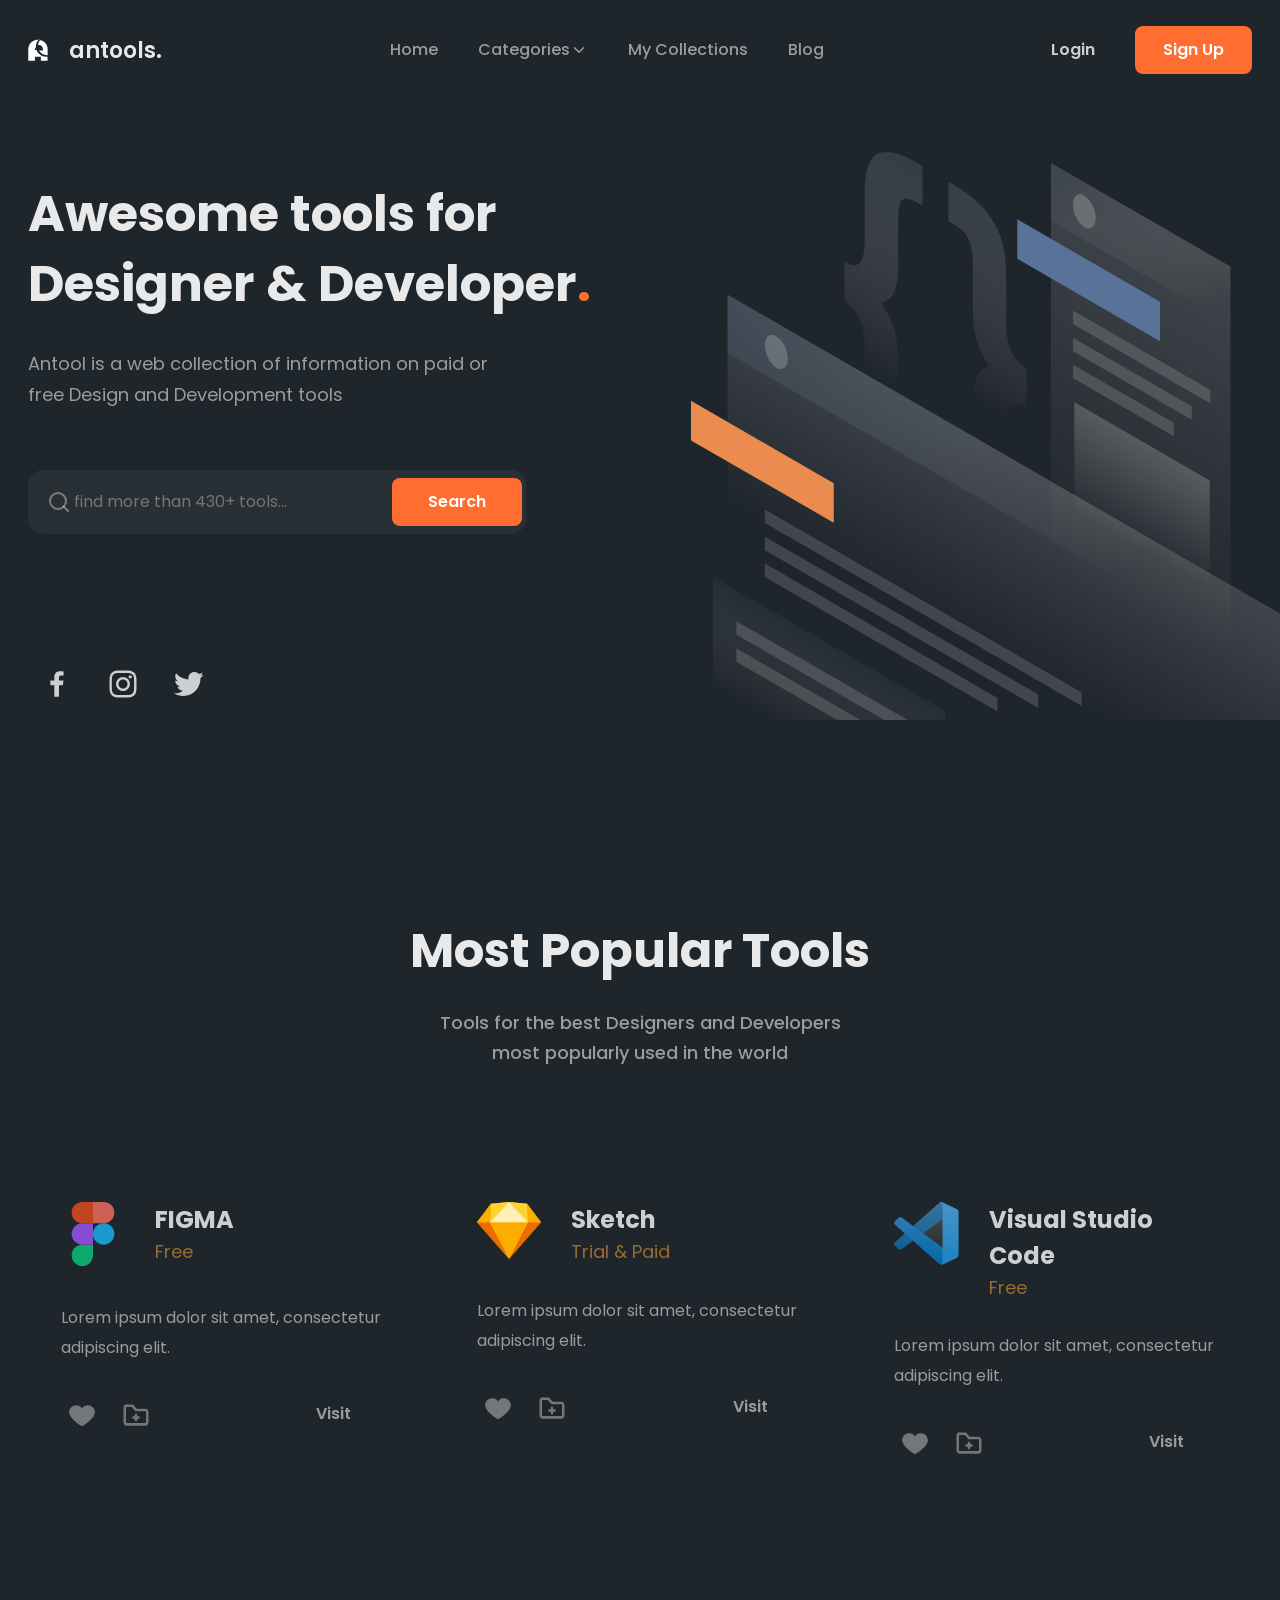
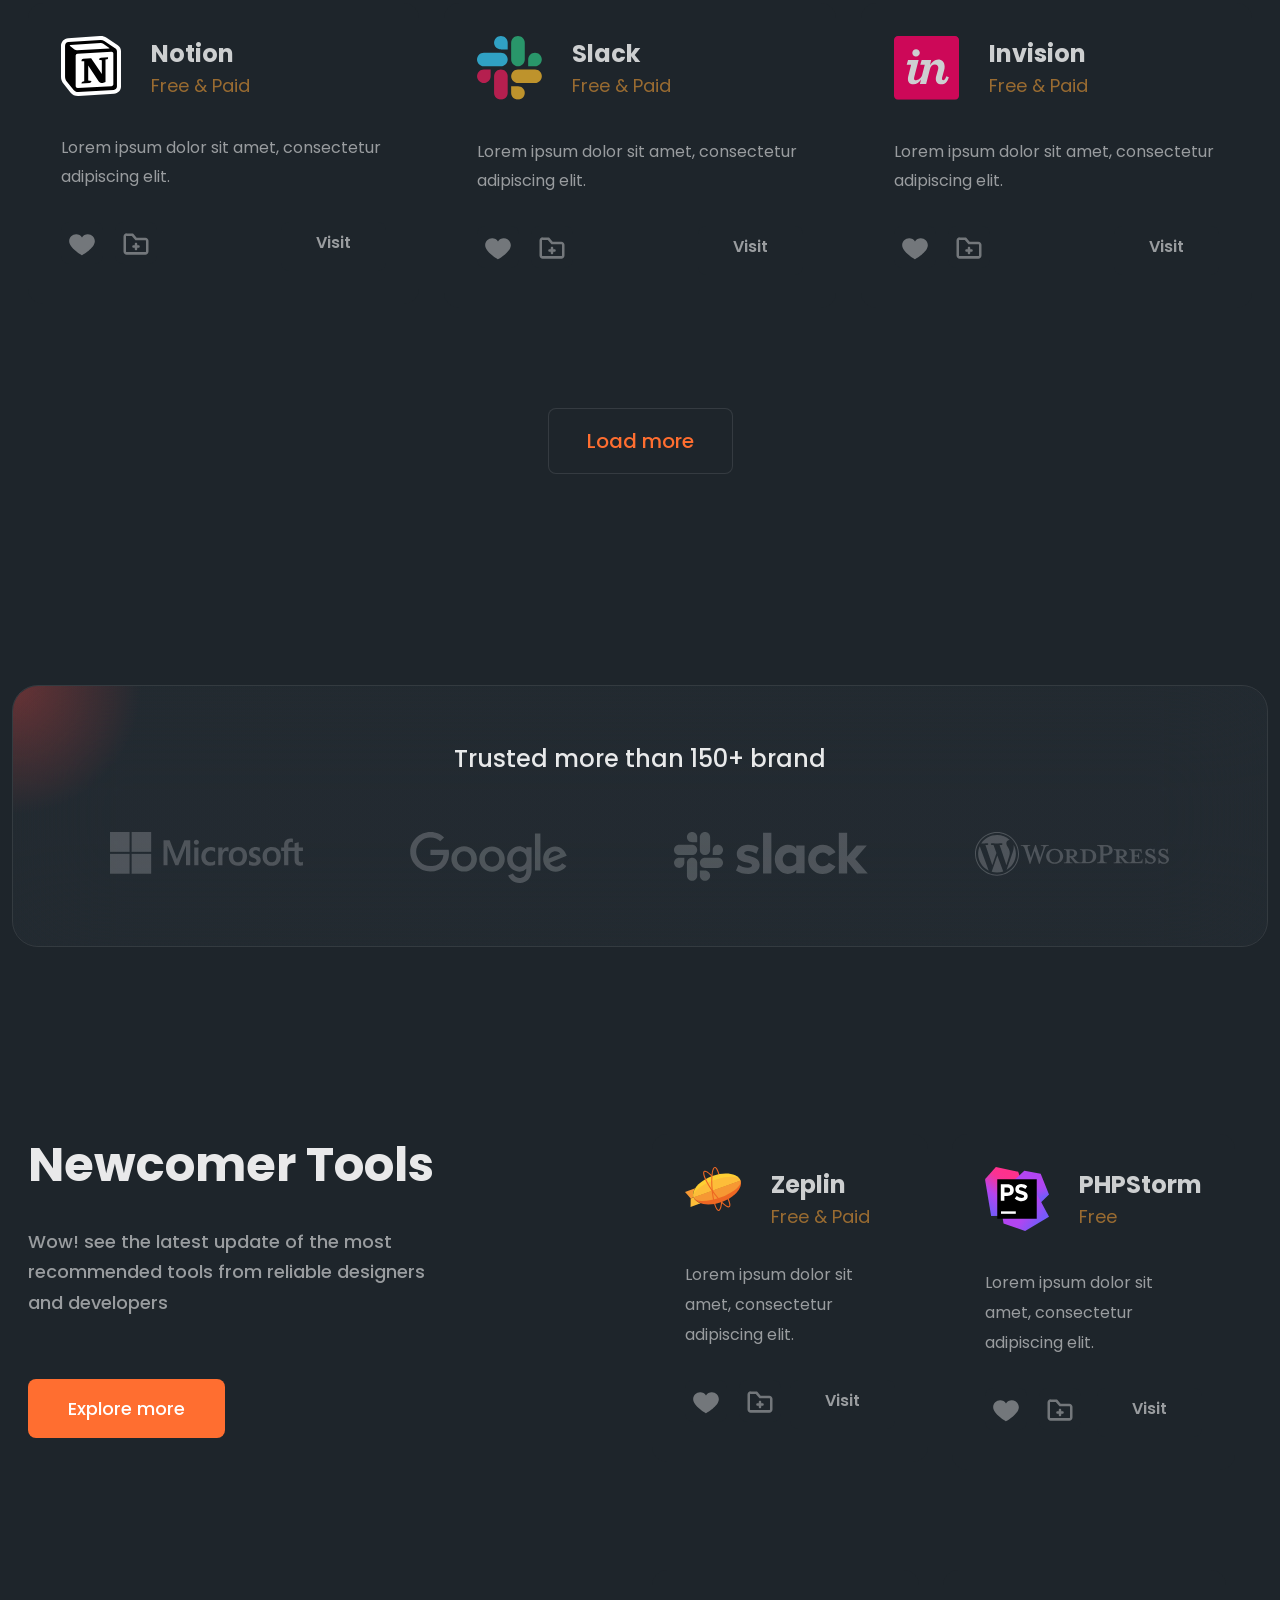
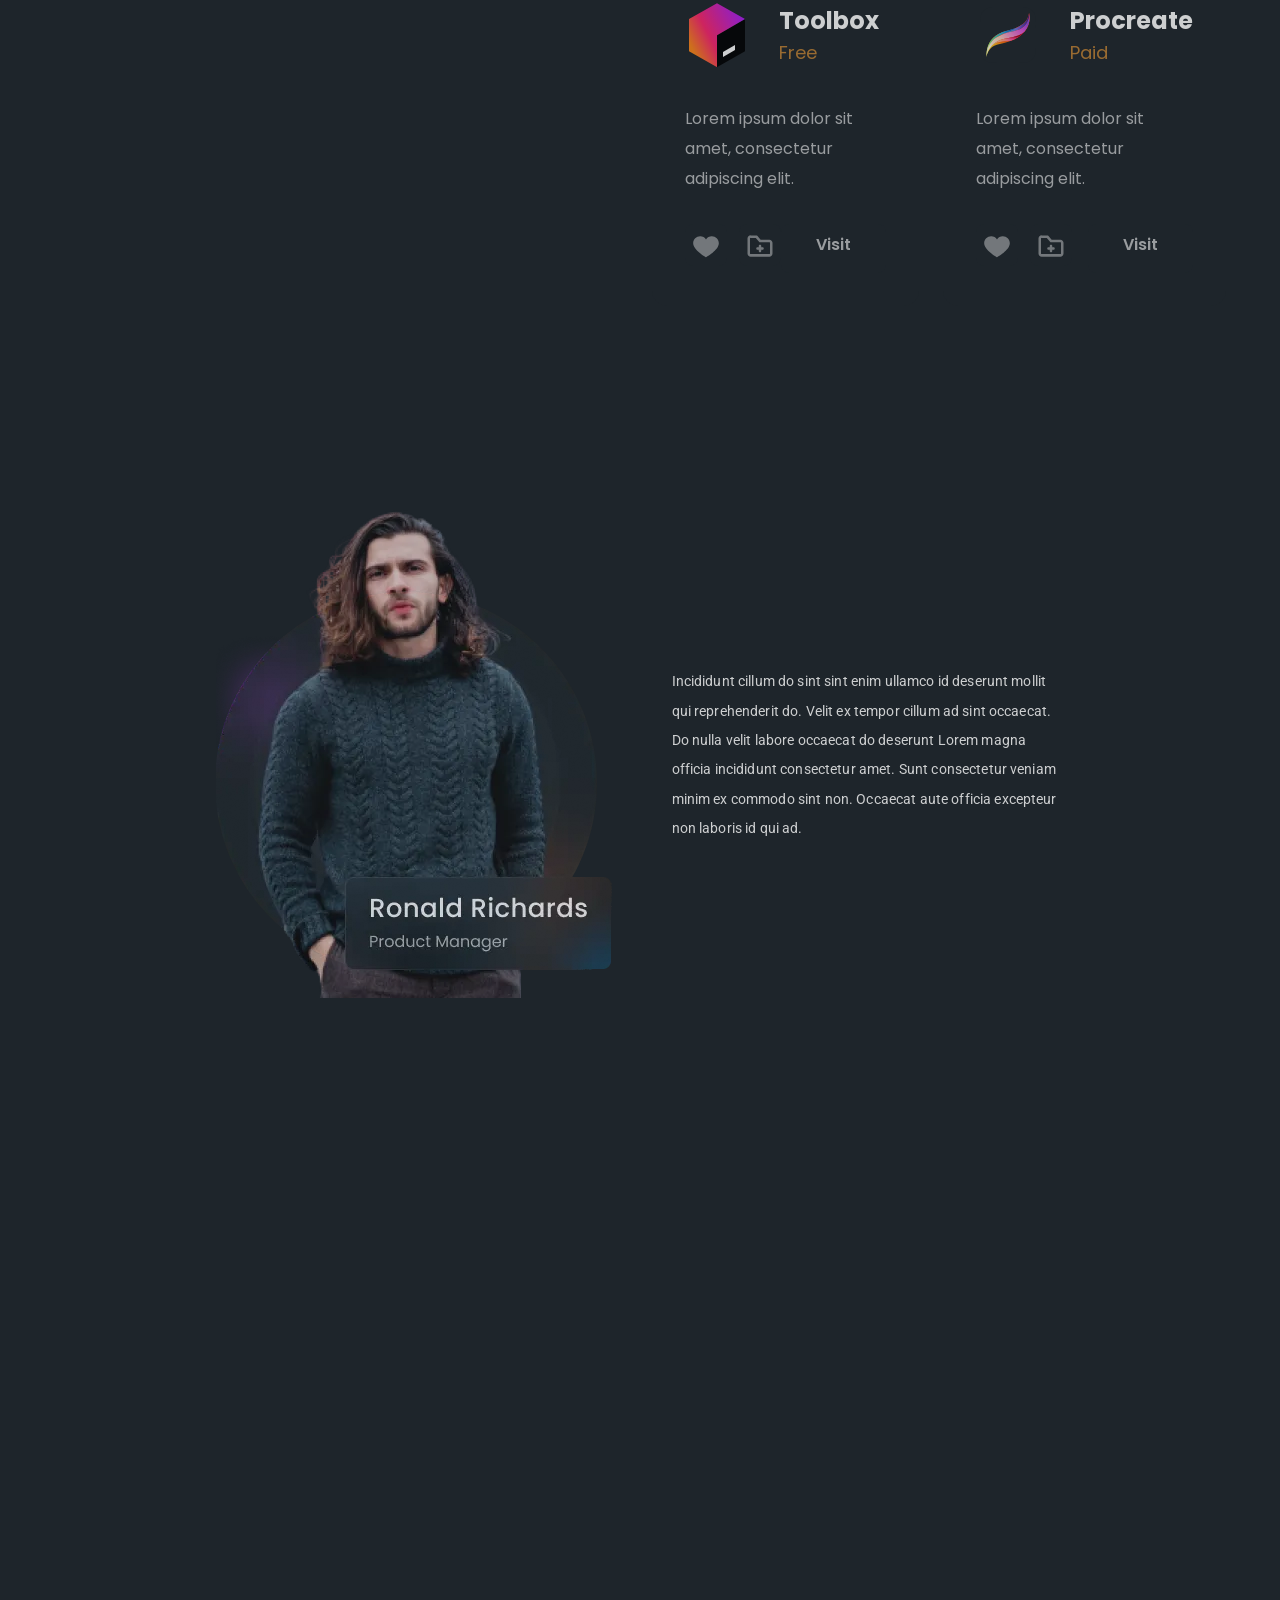
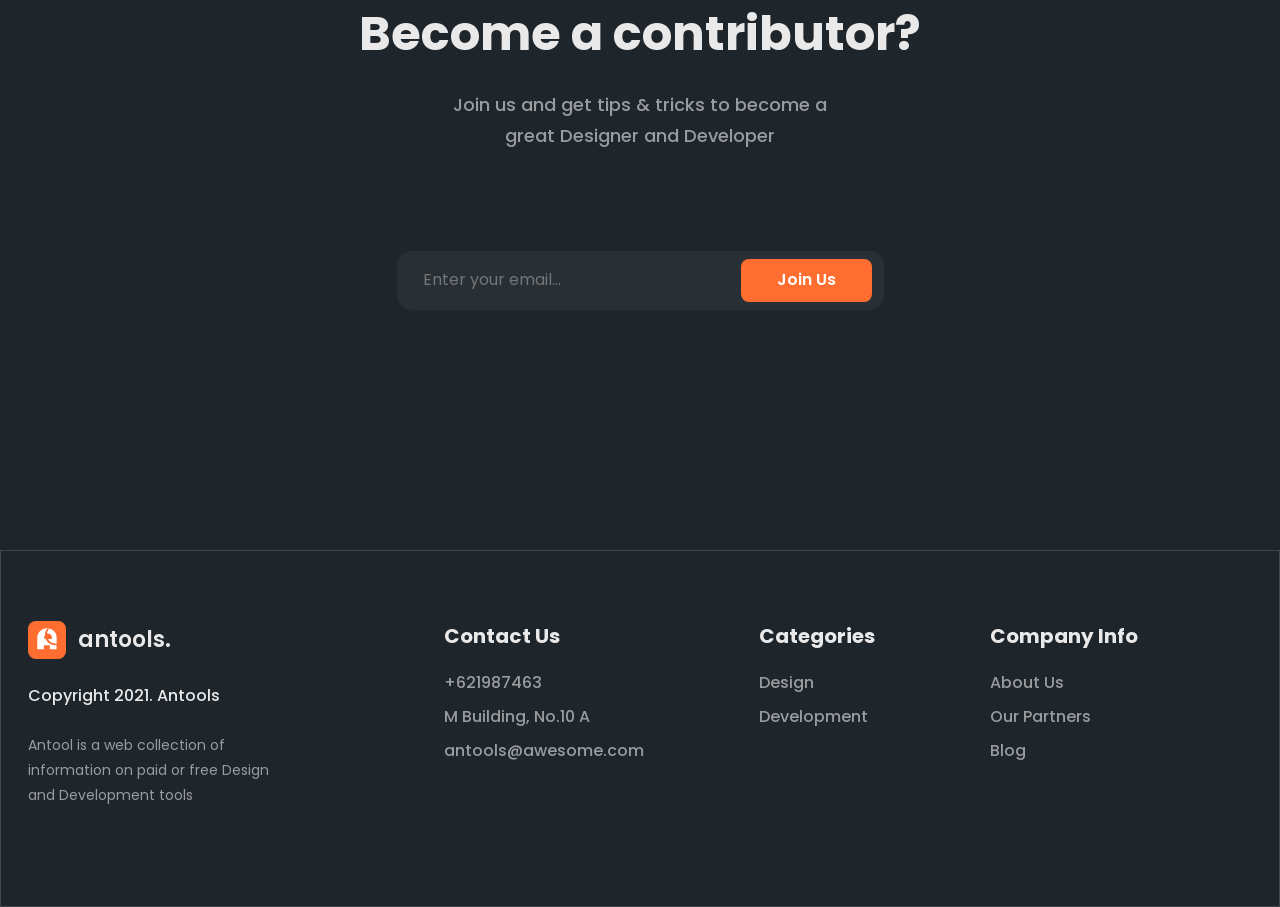
==== index.html @ eb6f5043 "do to all" ====
<!DOCTYPE html>
<html lang="en">
  <head>
    <meta charset="UTF-8" />
    <meta name="viewport" content="width=device-width, initial-scale=1.0" />
    <title>antools.</title>
    <!-- font -->
    <link rel="preconnect" href="https://fonts.googleapis.com" />
    <link rel="preconnect" href="https://fonts.gstatic.com" crossorigin />
    <link
      href="https://fonts.googleapis.com/css2?family=Poppins:wght@400;500;600&family=Roboto&display=swap"
      rel="stylesheet"
    />
    <!-- modern normalize -->
    <link
      rel="stylesheet"
      href="https://cdnjs.cloudflare.com/ajax/libs/modern-normalize/3.0.1/modern-normalize.min.css"
      integrity="sha512-q6WgHqiHlKyOqslT/lgBgodhd03Wp4BEqKeW6nNtlOY4quzyG3VoQKFrieaCeSnuVseNKRGpGeDU3qPmabCANg=="
      crossorigin="anonymous"
      referrerpolicy="no-referrer"
    />
    <!-- link -->
    <link rel="stylesheet" href="./src/style/reset.css" />
    <!-- link -->
    <link rel="stylesheet" href="./src/style/style.css" />
  </head>
  <body>
    <!-- ~~~~~~~~~~~~~~~~~~~~~~~~~~~~~~~~~~~~~~~~~~~~~~header~~~~~~~~~~~~~~~~~~~~~~~~~~~~~~~~~~~~~~~~~~~~~~ -->
    <header class="header">
      <div class="container header-container">
        <div class="logo-content">
          <img
            class="img-logo"
            src="./src/images/antools.svg"
            alt="antools logo"
          />
          <a class="logo" href="./index.html">antools.</a>
        </div>
        <nav class="nav">
          <ul class="nav-list">
            <li class="nav-item"><a class="nav-link" href="#">Home</a></li>
            <li class="nav-item">
              <a class="nav-link categories-menu" href="#">Categories</a
              ><img src="./src/images/chevron-down.svg" alt="chevron down" />
              <!-- <ul class="categories-menu-list">
                <li class="categories-menu-item">
                  <a class="categories-menu-link" href="#">Popular Tools</a>
                </li>
                <li class="categories-menu-item">
                  <a class="categories-menu-link" href="#">Newcomer Tools</a>
                </li>
              </ul> -->
            </li>
            <li class="nav-item">
              <a class="nav-link" href="#">My Collections</a>
            </li>
            <li class="nav-item"><a class="nav-link" href="#">Blog</a></li>
          </ul>
        </nav>
        <div class="header-action">
          <ul class="action-list">
            <li class="action-item">
              <a class="action-link" href="#">Login</a>
            </li>
            <li class="action-item">
              <a class="action-button" href="#">Sign Up</a>
            </li>
          </ul>
        </div>
      </div>
    </header>
    <main class="main">
      <!-- ~~~~~~~~~~~~~~~~~~~~~~~~~~~~~~~~~~~~~~~~~~~~~~section-1~~~~~~~~~~~~~~~~~~~~~~~~~~~~~~~~~~~~~~~~~~~ -->
      <section class="hero">
        <div class="container">
          <div class="hero-body">
            <div class="hero-content">
              <h1 class="hero-title">
                Awesome tools for Designer & Developer<span class="point"
                  >.</span
                >
              </h1>
              <p class="hero-subtitle">
                Antool is a web collection of information on paid or free Design
                and Development tools
              </p>
            </div>
            <form class="hero-form" action="#">
              <img src="./src/images/search.svg" alt="search" />
              <input
                class="form-input"
                placeholder="find more than 430+ tools..."
                type="text"
              />
              <a class="hero-button" href="#">Search</a>
            </form>
            <div class="social-networks">
              <ul class="social-networks-list">
                <li class="social-networks-item">
                  <a class="social-networks-link" href="#"
                    ><img
                      class="social-networks-img"
                      src="./src/images/facebook.svg"
                      alt="facebook"
                  /></a>
                </li>
                <li class="social-networks-item">
                  <a class="social-networks-link" href="#"
                    ><img
                      class="social-networks-img"
                      src="./src/images/instagram.svg"
                      alt="instagram"
                  /></a>
                </li>
                <li class="social-networks-item">
                  <a class="social-networks-link" href="#"
                    ><img
                      class="social-networks-img"
                      src="./src/images/twitter.svg"
                      alt="twitter"
                  /></a>
                </li>
              </ul>
            </div>
          </div>
        </div>
      </section>
      <!-- ~~~~~~~~~~~~~~~~~~~~~~~~~~~~~~~~~~~~~~~~~~~~~~section-2~~~~~~~~~~~~~~~~~~~~~~~~~~~~~~~~~~~~~~~~~~~ -->
      <section class="tools">
        <div class="container tools-container">
          <div class="tools-meta">
            <h2 class="tools-title">Most Popular Tools</h2>
            <p class="tools-subtitle">
              Tools for the best Designers and Developers most popularly used in
              the world
            </p>
          </div>
          <div class="gallery-meta">
            <ul class="gallery-list">
              <!-- 1 -->
              <li class="gallery-item">
                <article class="app">
                  <div class="app-top">
                    <div class="app-photo">
                      <img
                        class="app-img"
                        src="./src/images/figma.svg"
                        alt="figma"
                      />
                    </div>
                    <div class="app-name">
                      <h3 class="app-title">FIGMA</h3>
                      <p class="app-subtitle">Free</p>
                    </div>
                  </div>
                  <p class="app-text">
                    Lorem ipsum dolor sit amet, consectetur adipiscing elit.
                  </p>
                  <div class="app-content">
                    <ul class="app-content-list">
                      <li class="app-content-item">
                        <input class="app-heart" type="checkbox" />
                      </li>
                      <li class="app-content-item">
                        <input class="app-folder" type="checkbox" />
                      </li>
                    </ul>
                    <a class="app-link" href="https://www.figma.com/downloads/"
                      >Visit</a
                    >
                  </div>
                </article>
              </li>
              <!-- 2 -->
              <li class="gallery-item">
                <article class="app">
                  <div class="app-top">
                    <div class="app-photo">
                      <img
                        class="app-img"
                        src="./src/images/sketch.svg"
                        alt="sketch"
                      />
                    </div>
                    <div class="app-name">
                      <h3 class="app-title">Sketch</h3>
                      <p class="app-subtitle">Trial & Paid</p>
                    </div>
                  </div>
                  <p class="app-text">
                    Lorem ipsum dolor sit amet, consectetur adipiscing elit.
                  </p>
                  <div class="app-content">
                    <ul class="app-content-list">
                      <li class="app-content-item">
                        <input class="app-heart" type="checkbox" />
                      </li>
                      <li class="app-content-item">
                        <input class="app-folder" type="checkbox" />
                      </li>
                    </ul>
                    <a class="app-link" href="https://www.sketch.com/">Visit</a>
                  </div>
                </article>
              </li>
              <!-- 3 -->
              <li class="gallery-item">
                <article class="app">
                  <div class="app-top">
                    <div class="app-photo">
                      <img
                        class="app-img"
                        src="./src/images/visual-studio-code.svg"
                        alt="Visual Studio Code"
                      />
                    </div>
                    <div class="app-name">
                      <h3 class="app-title">Visual Studio Code</h3>
                      <p class="app-subtitle">Free</p>
                    </div>
                  </div>
                  <p class="app-text">
                    Lorem ipsum dolor sit amet, consectetur adipiscing elit.
                  </p>
                  <div class="app-content">
                    <ul class="app-content-list">
                      <li class="app-content-item">
                        <input class="app-heart" type="checkbox" />
                      </li>
                      <li class="app-content-item">
                        <input class="app-folder" type="checkbox" />
                      </li>
                    </ul>
                    <a class="app-link" href="https://code.visualstudio.com/"
                      >Visit</a
                    >
                  </div>
                </article>
              </li>
              <!-- 4 -->
              <li class="gallery-item">
                <article class="app">
                  <div class="app-top">
                    <div class="app-photo">
                      <img
                        class="app-img"
                        src="./src/images/notion.svg"
                        alt="notion"
                      />
                    </div>
                    <div class="app-name">
                      <h3 class="app-title">Notion</h3>
                      <p class="app-subtitle">Free & Paid</p>
                    </div>
                  </div>
                  <p class="app-text">
                    Lorem ipsum dolor sit amet, consectetur adipiscing elit.
                  </p>
                  <div class="app-content">
                    <ul class="app-content-list">
                      <li class="app-content-item">
                        <input class="app-heart" type="checkbox" />
                      </li>
                      <li class="app-content-item">
                        <input class="app-folder" type="checkbox" />
                      </li>
                    </ul>
                    <a class="app-link" href="https://www.notion.com/">Visit</a>
                  </div>
                </article>
              </li>
              <!-- 5 -->
              <li class="gallery-item">
                <article class="app">
                  <div class="app-top">
                    <div class="app-photo">
                      <img
                        class="app-img"
                        src="./src/images/slack.svg"
                        alt="slack"
                      />
                    </div>
                    <div class="app-name">
                      <h3 class="app-title">Slack</h3>
                      <p class="app-subtitle">Free & Paid</p>
                    </div>
                  </div>
                  <p class="app-text">
                    Lorem ipsum dolor sit amet, consectetur adipiscing elit.
                  </p>
                  <div class="app-content">
                    <ul class="app-content-list">
                      <li class="app-content-item">
                        <input class="app-heart" type="checkbox" />
                      </li>
                      <li class="app-content-item">
                        <input class="app-folder" type="checkbox" />
                      </li>
                    </ul>
                    <a class="app-link" href="https://slack.com/">Visit</a>
                  </div>
                </article>
              </li>
              <!-- 6 -->
              <li class="gallery-item">
                <article class="app">
                  <div class="app-top">
                    <div class="app-photo">
                      <img
                        class="app-img"
                        src="./src/images/invision.svg"
                        alt="Invision"
                      />
                    </div>
                    <div class="app-name">
                      <h3 class="app-title">Invision</h3>
                      <p class="app-subtitle">Free & Paid</p>
                    </div>
                  </div>
                  <p class="app-text">
                    Lorem ipsum dolor sit amet, consectetur adipiscing elit.
                  </p>
                  <div class="app-content">
                    <ul class="app-content-list">
                      <li class="app-content-item">
                        <input class="app-heart" type="checkbox" />
                      </li>
                      <li class="app-content-item">
                        <input class="app-folder" type="checkbox" />
                      </li>
                    </ul>
                    <a
                      class="app-link"
                      href="https://invision-studio.en.softonic.com/"
                      >Visit</a
                    >
                  </div>
                </article>
              </li>
            </ul>
            <a class="tools-link" href="#">Load more</a>
          </div>
        </div>
      </section>
      <!-- ~~~~~~~~~~~~~~~~~~~~~~~~~~~~~~~~~~~~~~~~~~~~~~section-3~~~~~~~~~~~~~~~~~~~~~~~~~~~~~~~~~~~~~~~~~~~ -->
      <section class="brand">
        <div class="container brand-container">
          <h2 class="brand-title" hidden>brand</h2>
          <p class="brand-text">Trusted more than 150+ brand</p>
          <ul class="brand-list">
            <li class="brand-item">
              <a class="brand-link" href="https://www.microsoft.com/uk-ua"
                ><img
                  class="brand-logo"
                  src="./src/images/microsoft.svg"
                  alt="microsoft"
              /></a>
            </li>
            <li class="brand-item">
              <a class="brand-link" href="https://www.google.com.ua/?hl=uk"
                ><img
                  class="brand-logo"
                  src="./src/images/google.svg"
                  alt="google"
              /></a>
            </li>
            <li class="brand-item">
              <a class="brand-link" href="https://slack.com/"
                ><img
                  class="brand-logo"
                  src="./src/images/logos-slack.svg"
                  alt="slack"
              /></a>
            </li>
            <li class="brand-item">
              <a class="brand-link" href="https://uk.wordpress.org/"
                ><img
                  class="brand-logo"
                  src="./src/images/wordpress.svg"
                  alt="wordpress"
              /></a>
            </li>
          </ul>
        </div>
      </section>
      <!-- ~~~~~~~~~~~~~~~~~~~~~~~~~~~~~~~~~~~~~~~~~~~~~~section-4~~~~~~~~~~~~~~~~~~~~~~~~~~~~~~~~~~~~~~~~~~~ -->
      <section class="new-tools">
        <div class="container new-tools-container">
          <div class="new-tools-meta">
            <div class="new-tools-text-group">
              <h2 class="new-tools-title">Newcomer Tools</h2>
              <p class="new-tools-text">
                Wow! see the latest update of the most recommended tools from
                reliable designers and developers
              </p>
            </div>
            <a class="new-tools-button" href="#">Explore more</a>
          </div>
          <div class="gallery-meta new-gallery-meta">
            <ul class="gallery-list new-gallery-list">
              <!-- 1 -->
              <li class="gallery-item new-gallery-item">
                <article class="app">
                  <div class="app-top">
                    <div class="app-photo">
                      <img
                        class="app-img"
                        src="./src/images/zeplin.svg"
                        alt="Zeplin"
                      />
                    </div>
                    <div class="app-name">
                      <h3 class="app-title">Zeplin</h3>
                      <p class="app-subtitle">Free & Paid</p>
                    </div>
                  </div>
                  <p class="app-text">
                    Lorem ipsum dolor sit amet, consectetur adipiscing elit.
                  </p>
                  <div class="app-content">
                    <ul class="app-content-list">
                      <li class="app-content-item">
                        <input class="app-heart" type="checkbox" />
                      </li>
                      <li class="app-content-item">
                        <input class="app-folder" type="checkbox" />
                      </li>
                    </ul>
                    <a class="app-link" href="https://zeplin.io/">Visit</a>
                  </div>
                </article>
              </li>
              <!-- 2 -->
              <li class="gallery-item">
                <article class="app">
                  <div class="app-top">
                    <div class="app-photo">
                      <img
                        class="app-img"
                        src="./src/images/phpstorm.svg"
                        alt="PHPStorm"
                      />
                    </div>
                    <div class="app-name">
                      <h3 class="app-title">PHPStorm</h3>
                      <p class="app-subtitle">Free</p>
                    </div>
                  </div>
                  <p class="app-text">
                    Lorem ipsum dolor sit amet, consectetur adipiscing elit.
                  </p>
                  <div class="app-content">
                    <ul class="app-content-list">
                      <li class="app-content-item">
                        <input class="app-heart" type="checkbox" />
                      </li>
                      <li class="app-content-item">
                        <input class="app-folder" type="checkbox" />
                      </li>
                    </ul>
                    <a
                      class="app-link"
                      href="https://www.jetbrains.com/ru-ru/phpstorm/download/#section=windows"
                      >Visit</a
                    >
                  </div>
                </article>
              </li>
              <!-- 3 -->
              <li class="gallery-item">
                <article class="app">
                  <div class="app-top">
                    <div class="app-photo">
                      <img
                        class="app-img"
                        src="./src/images/toolbox.svg"
                        alt="Toolbox"
                      />
                    </div>
                    <div class="app-name">
                      <h3 class="app-title">Toolbox</h3>
                      <p class="app-subtitle">Free</p>
                    </div>
                  </div>
                  <p class="app-text">
                    Lorem ipsum dolor sit amet, consectetur adipiscing elit.
                  </p>
                  <div class="app-content">
                    <ul class="app-content-list">
                      <li class="app-content-item">
                        <input class="app-heart" type="checkbox" />
                      </li>
                      <li class="app-content-item">
                        <input class="app-folder" type="checkbox" />
                      </li>
                    </ul>
                    <a
                      class="app-link"
                      href="https://www.jetbrains.com/toolbox-app/"
                      >Visit</a
                    >
                  </div>
                </article>
              </li>
              <!-- 4 -->
              <li class="gallery-item">
                <article class="app">
                  <div class="app-top">
                    <div class="app-photo">
                      <img
                        class="app-img"
                        src="./src/images/procreate.svg"
                        alt="Procreate"
                      />
                    </div>
                    <div class="app-name">
                      <h3 class="app-title">Procreate</h3>
                      <p class="app-subtitle">Paid</p>
                    </div>
                  </div>
                  <p class="app-text">
                    Lorem ipsum dolor sit amet, consectetur adipiscing elit.
                  </p>
                  <div class="app-content">
                    <ul class="app-content-list">
                      <li class="app-content-item">
                        <input class="app-heart" type="checkbox" />
                      </li>
                      <li class="app-content-item">
                        <input class="app-folder" type="checkbox" />
                      </li>
                    </ul>
                    <a class="app-link" href="https://procreate.com/">Visit</a>
                  </div>
                </article>
              </li>
            </ul>
          </div>
        </div>
      </section>
      <!-- ~~~~~~~~~~~~~~~~~~~~~~~~~~~~~~~~~~~~~~~~~~~~~~section-5~~~~~~~~~~~~~~~~~~~~~~~~~~~~~~~~~~~~~~~~~~~ -->
      <section class="manager">
        <div class="container manager-container">
          <h2 hidden>Product Manager</h2>
          <div class="manager-photo">
            <img
              class="manager-img"
              src="./src/images/ronald-richards.webp"
              alt="Ronald Richards"
            />
          </div>
          <p class="manager-text">
            Incididunt cillum do sint sint enim ullamco id deserunt mollit qui
            reprehenderit do. Velit ex tempor cillum ad sint occaecat. Do nulla
            velit labore occaecat do deserunt Lorem magna officia incididunt
            consectetur amet. Sunt consectetur veniam minim ex commodo sint non.
            Occaecat aute officia excepteur non laboris id qui ad.
          </p>
        </div>
      </section>
      <!-- ~~~~~~~~~~~~~~~~~~~~~~~~~~~~~~~~~~~~~~~~~~~~~~section-6~~~~~~~~~~~~~~~~~~~~~~~~~~~~~~~~~~~~~~~~~~~ -->
      <section class="registration">
        <div class="container registration-container">
          <div class="registration-text">
            <h2 class="registration-title">Become a contributor?</h2>
            <p class="registration-subtitle">
              Join us and get tips & tricks to become a great Designer and
              Developer
            </p>
          </div>
          <form class="registration-form" action="#">
            <input
              class="registration-input"
              placeholder="Enter your email..."
              type="email"
            />
            <button class="registration-button" type="submit">Join Us</button>
          </form>
        </div>
      </section>
    </main>
    <!-- ~~~~~~~~~~~~~~~~~~~~~~~~~~~~~~~~~~~~~~~~~~~~~~footer~~~~~~~~~~~~~~~~~~~~~~~~~~~~~~~~~~~~~~~~~~~~~~ -->
    <footer class="footer">
      <div class="container footer-container">
        <div class="footer-info">
          <div class="logo-content-orange">
            <img
              class="img-logo-orange"
              src="./src/images/antools-orange.svg"
              alt="antools logo"
            />
            <a class="logo" href="./index.html">antools.</a>
          </div>
          <p class="footer-info-copyright">Copyright 2021. Antools</p>
          <p class="footer-info-text">
            Antool is a web collection of information on paid or free Design and
            Development tools
          </p>
        </div>
        <div class="footer-add">
          <div class="footer-link">
            <h3 class="contact">Contact Us</h3>
            <ul class="contact-list">
              <li class="contact-item">
                <a class="contact-link" href="#">+621987463</a>
              </li>
              <li class="contact-item">
                <a class="contact-link" href="#">M Building, No.10 A</a>
              </li>
              <li class="contact-item">
                <a class="contact-link" href="#">antools@awesome.com</a>
              </li>
            </ul>
          </div>
          <div class="footer-link">
            <h3 class="categories">Categories</h3>
            <ul class="categories-list">
              <li class="categories-item">
                <a class="categories-link" href="#">Design</a>
              </li>
              <li class="categories-item">
                <a class="categories-link" href="#">Development</a>
              </li>
            </ul>
          </div>
          <div class="footer-link">
            <h3 class="company">Company Info</h3>
            <ul class="company-list">
              <li class="company-item">
                <a class="company-link" href="#">About Us</a>
              </li>
              <li class="company-item">
                <a class="company-link" href="#">Our Partners</a>
              </li>
              <li class="company-item">
                <a class="company-link" href="#">Blog</a>
              </li>
            </ul>
          </div>
        </div>
      </div>
    </footer>
  </body>
</html>
---- src/style/style.css ----
/* ~~~~~~~~~~~~~~~~~~~~~~~~~~~~~~~~~~~~~~~~~~~~~~change~~~~~~~~~~~~~~~~~~~~~~~~~~~~~~~~~~~~~~~~~~~~~~ */
:root {
  /* font */
  --textPrimary: "Poppins", sans-serif;
  --textForSection5: "Roboto", sans-serif;
  /* color */
  --colorTextPrimary: rgba(255, 255, 255, 0.55);
  --colorSecondText: rgba(255, 255, 255, 0.9);
  --colorTitle: rgba(255, 255, 255, 0.78);
  --colorTextLink: #ffffff;
  --colorAccent: #ff6e30;
  --colorSubtitle: #ffa5378c;
  --backgroundColor: #1e252b;
  --backgroundColorSecond: #283036;
  --colorBorder: rgba(255, 255, 255, 0.1);
}
/* ~~~~~~~~~~~~~~~~~~~~~~~~~~~~~~~~~~~~~~~~~~~~~~global~~~~~~~~~~~~~~~~~~~~~~~~~~~~~~~~~~~~~~~~~~~~~~ */
body {
  background-color: var(--backgroundColor);
  font-family: var(--textPrimary);
  font-weight: 500;
  font-size: 16px;
  line-height: 1.5;
  color: var(--colorTextPrimary);
}
.container {
  max-width: 1254px;
  padding: 0px 15px 0px 15px;
  margin-left: auto;
  margin-right: auto;
}
/* ~~~~~~~~~~~~~~~~~~~~~~~~~~~~~~~~~~~~~~~~~~~~~~header~~~~~~~~~~~~~~~~~~~~~~~~~~~~~~~~~~~~~~~~~~~~~~ */
.logo {
  font-weight: 600;
  font-size: 22px;
  color: var(--colorSecondText);
}
.logo-content {
  display: flex;
  gap: 21px;
}
.header-container {
  display: flex;
  justify-content: space-between;
  align-items: center;
  padding-top: 26px;
}
.nav-list {
  display: flex;
  gap: 40px;
}
.nav-item {
  display: flex;
  align-items: center;
  justify-content: center;
}
.nav-link:hover {
  color: var(--colorTextLink);
}
.nav-link::before {
  margin-left: auto;
}
.nav-link::before,
.nav-link::after {
  content: "";
  width: 0%;
  height: 2px;
  background-image: linear-gradient(to right, var(--colorAccent), transparent);
  display: block;
  transition: 0.5s;
}
.nav-link::after {
  background-image: linear-gradient(to left, var(--colorAccent), transparent);
}
.nav-link:hover:before,
.nav-link:hover:after {
  width: 100%;
}
/* ~~~~~~~~~~~~~~~~~~~~~~~~~~~~~~~~~~~~~~~~~~~~~~ */
.action-list {
  display: flex;
  align-items: center;
  gap: 40px;
}
.action-link {
  font-weight: 600;
  color: var(--colorTitle);
}
.action-link:hover {
  color: var(--colorAccent);
}
.action-button {
  font-weight: 600;
  color: var(--colorTextLink);
  padding: 12px 28px;
  border-radius: 8px;
  background-color: var(--colorAccent);
  display: inline-block;
}
.action-button:hover {
  background-color: transparent;
  color: var(--colorAccent);
  outline: 1px solid var(--colorAccent);
}
/* ~~~~~~~~~~~~~~~~~~~~~~~~~~~~~~~~~~~~~~~~~~~~~~section-1~~~~~~~~~~~~~~~~~~~~~~~~~~~~~~~~~~~~~~~~~~~ */
.hero {
  background-image: url(../images/illustration.svg);
  background-repeat: no-repeat;
  background-position: right bottom;
}
.hero-body {
  display: flex;
  flex-direction: column;
  /* gap: 60px; */
}
.hero-content {
  display: flex;
  flex-direction: column;
  gap: 30px;
}
.hero-title {
  padding-top: 105px;
  font-size: 50px;
  line-height: 1.4;
  color: var(--colorSecondText);
  max-width: 600px;
}
.point {
  color: var(--colorAccent);
}
.hero-subtitle {
  font-weight: 400;
  font-size: 18px;
  line-height: 1.7;
  max-width: 487px;
  margin-bottom: 60px;
}
/* ~~~~~~~~~~~~~~~~~~~~~~~~~~~~~~~~~~~~~~~~~~~~~~ */
.hero-form {
  display: flex;
  align-items: center;
  background-color: var(--backgroundColorSecond);
  border-radius: 15px;
  padding: 8px 11px 8px 19px;
  max-width: 498px;
  transition: 0.5s;
}
.hero-form:hover {
  background-color: rgba(0, 0, 0, 0.1);
  box-shadow: 0px 0px 10px 5px var(--backgroundColorSecond);
}
.form-input {
  background-color: transparent;
  color: rgba(255, 255, 255, 0.38);
  flex-grow: 1;
  outline: none;
}
/* ~~~~~~~~~~~~~~~~~~~~~~~~~~~~~~~~~~~~~~~~~~~~~~ */
.hero-button {
  font-weight: 600;
  color: var(--colorTextLink);
  padding: 12px 36px;
  border-radius: 8px;
  background-color: var(--colorAccent);
  display: inline-block;
}
.hero-button:hover {
  background-color: transparent;
  color: var(--colorTextLink);
  outline: 1px solid var(--colorAccent);
  color: var(--colorAccent);
}
.social-networks-list {
  padding-top: 121px;
  display: flex;
  gap: 8px;
}
/* ~~~~~~~~~~~~~~~~~~~~~~~~~~~~~~~~~~~~~~~~~~~~~~section-2~~~~~~~~~~~~~~~~~~~~~~~~~~~~~~~~~~~~~~~~~~~ */
.tools-container {
  display: flex;
  flex-direction: column;
  align-items: center;
  gap: 100px;
}
.tools-meta {
  display: flex;
  flex-direction: column;
  gap: 25px;
  align-items: center;
}
.tools-title {
  padding-top: 200px;
  font-size: 48px;
  line-height: 1.3;
  color: var(--colorSecondText);
}
.tools-subtitle {
  font-size: 18px;
  line-height: 1.7;
  text-align: center;
  max-width: 427px;
}
.gallery-meta {
  display: flex;
  flex-direction: column;
  align-items: center;
  gap: 100px;
}
.gallery-list {
  display: flex;
  flex-wrap: wrap;
  column-gap: 25px;
  row-gap: 100px;
}
.gallery-item {
  flex-basis: calc((100% - 50px) / 3);
}
.app {
  display: flex;
  flex-direction: column;
  gap: 30px;
  background-color: var(--backgroundColor);
  padding: 33px;
  border-radius: 15px;
  /* ~~~~~~~~~~~~~~~~~~~~~~~~~~~~~~~~~~~~~~~~~~~~~~ */
  transition: transform 0.5s ease-in;
  /* ~~~~~~~~~~~~~~~~~~~~~~~~~~~~~~~~~~~~~~~~~~~~~~ */
}
.app:hover {
  transform: translateY(-20px);
  background-image: linear-gradient(
      to left,
      rgba(44, 53, 61, 0.6),
      rgba(44, 53, 61, 0.6)
    ),
    radial-gradient(
      circle at 85% 3%,
      rgba(255, 110, 48, 0.6) 0% 0%,
      rgba(44, 53, 61, 0.2) 23% 100%
    );
  outline: 1px solid var(--colorBorder);
  backdrop-filter: blur(50px);
}
.app:hover .app-link {
  background-color: var(--colorAccent);
  color: var(--colorTextLink);
}
.app-top {
  display: flex;
  gap: 30px;
}
.app-title {
  font-size: 24px;
  color: var(--colorTitle);
}
.app-subtitle {
  font-weight: 400;
  font-size: 18px;
  color: var(--colorSubtitle);
}
.app-text {
  font-weight: 400;
  line-height: 1.87;
  max-width: 326;
}
.app-content {
  display: flex;
  justify-content: space-between;
}
.app-content-list {
  display: flex;
  align-items: center;
  gap: 12px;
}
.app-heart {
  appearance: none;
  width: 42px;
  height: 42px;
  background-image: url(../images/like.svg);
  background-position: center;
  background-size: cover;
}
.app-heart:checked {
  background-image: url(../images/red-like.svg);
  border-radius: 8px;
  box-shadow: 0px 1px 3px 0px rgba(0, 0, 0, 0.12),
    0px 1px 1px 2px rgba(0, 0, 0, 0.14);
}
.app-folder {
  appearance: none;
  width: 42px;
  height: 42px;
  background-image: url(../images/folder-add.svg);
  background-position: center;
  background-size: cover;
}
.app-folder:checked {
  background-image: url(../images/folder-add-chek.svg);
  border-radius: 8px;
  box-shadow: 0px 1px 3px 0px rgba(0, 0, 0, 0.12),
    0px 1px 1px 2px rgba(0, 0, 0, 0.14);
}
.app-folder {
  max-width: 42px;
  min-height: 42px;
}
.app-link {
  font-weight: 600;
  padding: 9px 35px;
  border-radius: 8px;
  background-color: var(--backgroundColor);
  display: inline-block;
}
.app-content > .app-link:hover {
  background-color: transparent;
  color: var(--colorAccent);
  border: 1px solid var(--colorAccent);
}
.tools-link {
  font-size: 20px;
  color: var(--colorAccent);
  background-color: var(--backgroundColor);
  padding: 17px 38px;
  border: 1px solid var(--colorBorder);
  border-radius: 8px;
  display: inline-block;
}
.tools-link:hover {
  background-color: var(--colorAccent);
  border: 1px solid transparent;
  color: var(--backgroundColor);
}
/* ~~~~~~~~~~~~~~~~~~~~~~~~~~~~~~~~~~~~~~~~~~~~~~section-3~~~~~~~~~~~~~~~~~~~~~~~~~~~~~~~~~~~~~~~~~~~ */
.brand {
  padding-top: 212px;
  padding-bottom: 188px;
}
.brand-container {
  display: flex;
  flex-direction: column;
  align-items: center;
  gap: 55px;
  padding: 55px 83px 56px 82px;
  border-radius: 25px;
  background-image: linear-gradient(
      to left,
      rgba(44, 53, 61, 0.2),
      rgba(44, 53, 61, 0.2)
    ),
    radial-gradient(
      circle at top left,
      rgba(255, 72, 66, 0.4) 0% 0%,
      rgba(44, 53, 61, 0.2) 10% 100%
    );
  outline: 1px solid var(--colorBorder);
  backdrop-filter: blur(50px);
}
.brand-text {
  font-size: 24px;
  color: var(--colorSecondText);
}
.brand-list {
  display: flex;
  gap: 107px;
}
.brand-link:hover {
  opacity: 0.5;
}
/* ~~~~~~~~~~~~~~~~~~~~~~~~~~~~~~~~~~~~~~~~~~~~~~section-4~~~~~~~~~~~~~~~~~~~~~~~~~~~~~~~~~~~~~~~~~~~ */
.new-tools-container {
  display: flex;
  justify-content: space-between;
}
.new-tools-text-group {
  display: flex;
  flex-direction: column;
  gap: 30px;
}
.new-tools-meta {
  display: flex;
  flex-direction: column;
  align-items: flex-start;
  gap: 60px;
  max-width: 427px;
}
.new-tools-title {
  font-size: 48px;
  line-height: 1.3;
  color: var(--colorSecondText);
}
.new-tools-text {
  font-size: 18px;
  line-height: 1.7;
  max-width: 427px;
}
.new-tools-button {
  font-size: 18px;
  color: var(--colorTextLink);
  padding: 16px 40px;
  border-radius: 8px;
  background-color: var(--colorAccent);
  display: inline-block;
}
.new-tools-button:hover {
  background-color: transparent;
  color: var(--colorAccent);
  outline: 1px solid var(--colorAccent);
}
.new-gallery-list {
  display: flex;
  flex-wrap: wrap;
  column-gap: 24px;
  row-gap: 100px;
  max-width: 600px;
}
.new-gallery-item {
  flex-basis: calc((100% - 48px) / 2);
}
/* ~~~~~~~~~~~~~~~~~~~~~~~~~~~~~~~~~~~~~~~~~~~~~~section-5~~~~~~~~~~~~~~~~~~~~~~~~~~~~~~~~~~~~~~~~~~~ */
.manager-container {
  display: flex;
  align-items: center;
  gap: 57px;
  justify-content: center;
  padding: 200px 0 358px;
}
.manager-text {
  font-family: var(--textForSection5);
  font-weight: 400;
  font-size: 14px;
  line-height: 2.1;
  color: var(--colorTitle);
  letter-spacing: 0.01em;
  max-width: 393px;
}
/* ~~~~~~~~~~~~~~~~~~~~~~~~~~~~~~~~~~~~~~~~~~~~~~section-6~~~~~~~~~~~~~~~~~~~~~~~~~~~~~~~~~~~~~~~~~~~ */
.registration-container {
  display: flex;
  flex-direction: column;
  align-items: center;
  gap: 100px;
  padding: 240px;
}
.registration-text {
  display: flex;
  flex-direction: column;
  align-items: center;
  gap: 25px;
}
.registration-title {
  font-size: 48px;
  line-height: 1.3;
  color: var(--colorSecondText);
}
.registration-subtitle {
  font-size: 18px;
  line-height: 1.7;
  text-align: center;
  max-width: 427px;
}
/* ~~~~~~~~~~~~~~~~~~~~~~~~~~~~~~~~~~~~~~~~~~~~~~ */
.registration-form {
  display: flex;
  align-items: center;
  background-color: var(--backgroundColorSecond);
  border-radius: 15px;
  padding: 8px 12px 8px 24px;
  max-width: 550px;
  transition: 0.5s;
}
.registration-form:hover {
  background-color: rgba(0, 0, 0, 0.1);
  box-shadow: 0px 0px 10px 5px var(--backgroundColorSecond);
}
.registration-input {
  background-color: transparent;
  color: rgba(255, 255, 255, 0.38);
  flex-grow: 1;
  outline: none;
}
.registration-button {
  font-weight: 600;
  color: var(--colorTextLink);
  background-color: var(--colorAccent);
  padding: 12px 36px;
  border-radius: 8px;
}
.registration-button:hover {
  background-color: transparent;
  color: var(--colorTextLink);
  outline: 1px solid var(--colorAccent);
  color: var(--colorAccent);
}
/* ~~~~~~~~~~~~~~~~~~~~~~~~~~~~~~~~~~~~~~~~~~~~~~ */
/* ~~~~~~~~~~~~~~~~~~~~~~~~~~~~~~~~~~~~~~~~~~~~~~footer~~~~~~~~~~~~~~~~~~~~~~~~~~~~~~~~~~~~~~~~~~~~~~ */
.footer {
  padding: 70px 0 98px;
  border: 0.5px solid rgba(255, 255, 255, 0.15);
}
.footer-container {
  display: flex;
  gap: 156px;
}
.footer-info {
  display: flex;
  flex-direction: column;
  gap: 25px;
}
.logo-content-orange {
  display: flex;
  gap: 12px;
  align-items: center;
}
.footer-info-copyright {
  color: var(--colorSecondText);
}
.footer-info-text {
  font-weight: 400;
  font-size: 14px;
  line-height: 1.8;
  max-width: 260px;
}
.footer-add {
  display: flex;
  gap: 115px;
}
.footer-link {
  display: flex;
  flex-direction: column;
  gap: 20px;
}
.contact-list,
.categories-list,
.company-list {
  display: flex;
  flex-direction: column;
  gap: 10px;
}
.contact,
.categories,
.company {
  font-size: 20px;
  color: var(--colorSecondText);
}
.contact-link:hover,
.categories-link:hover,
.company-link:hover {
  opacity: 0.5;
}
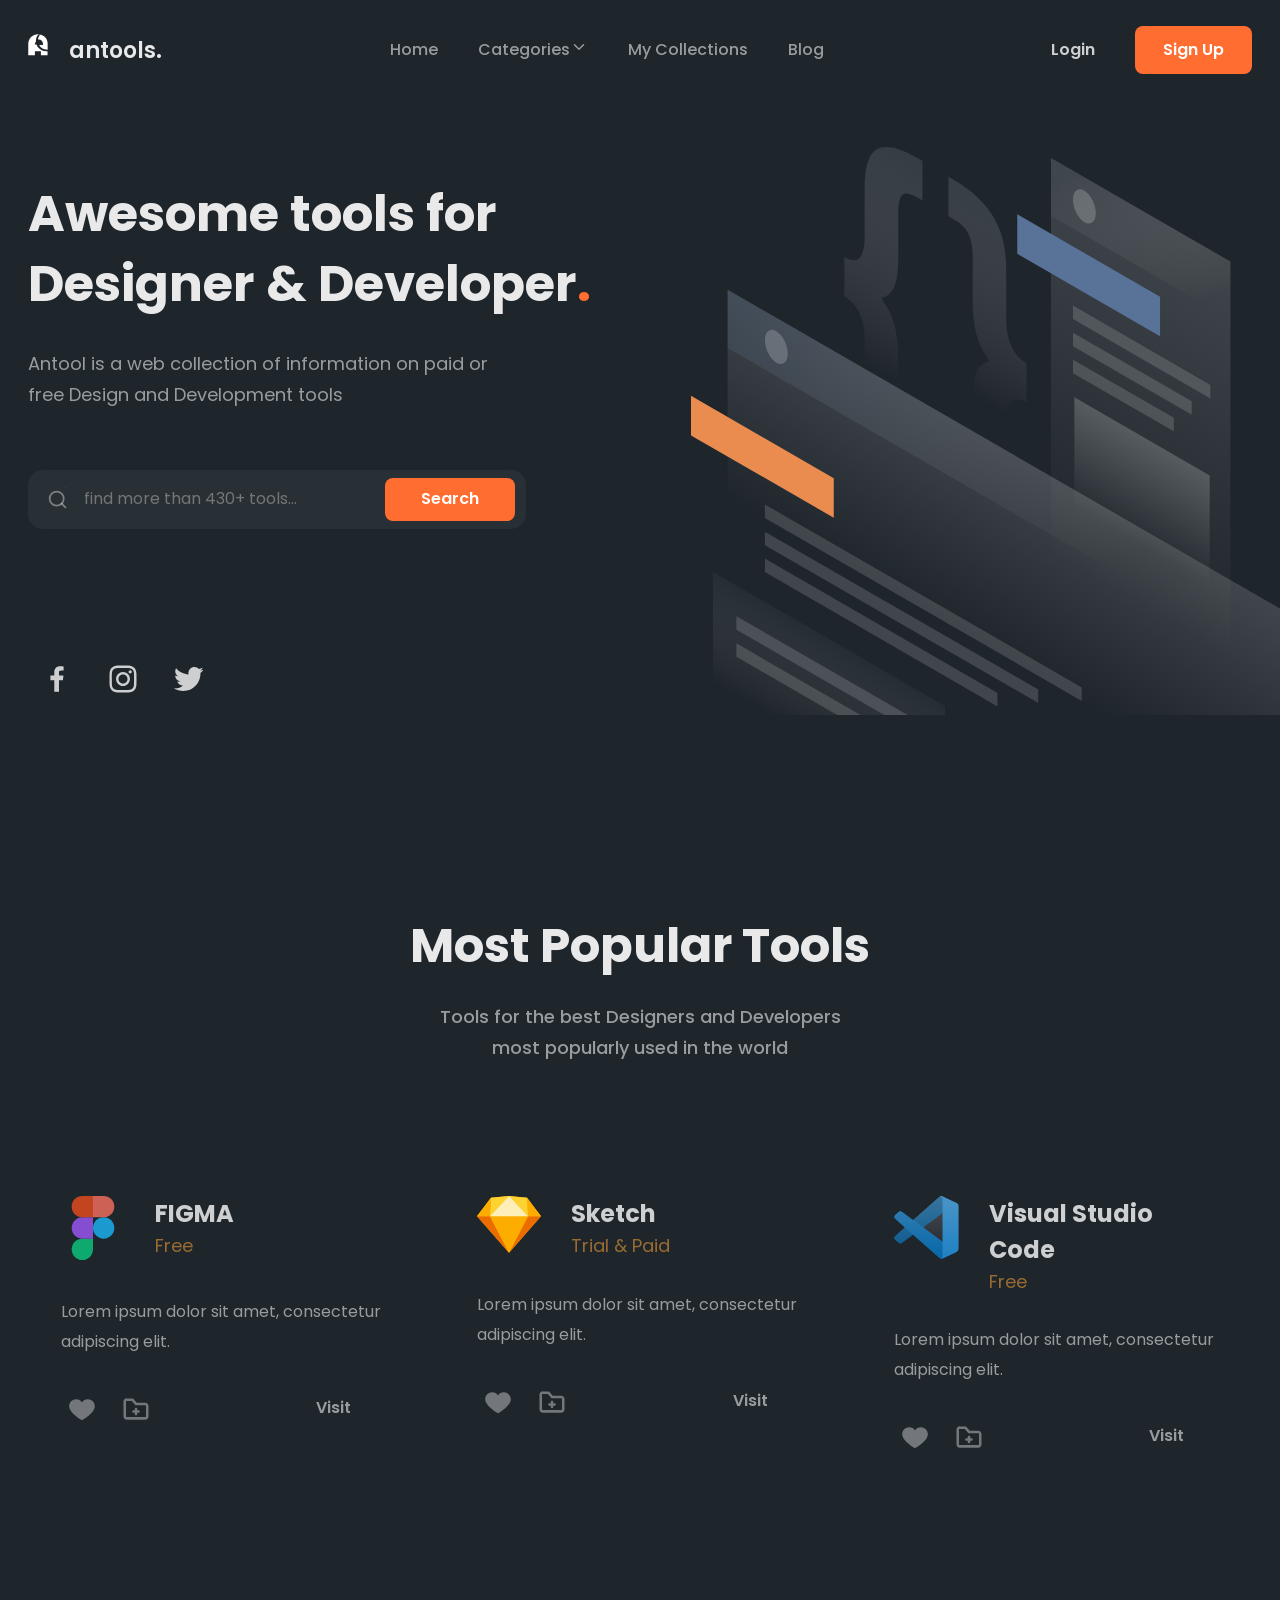
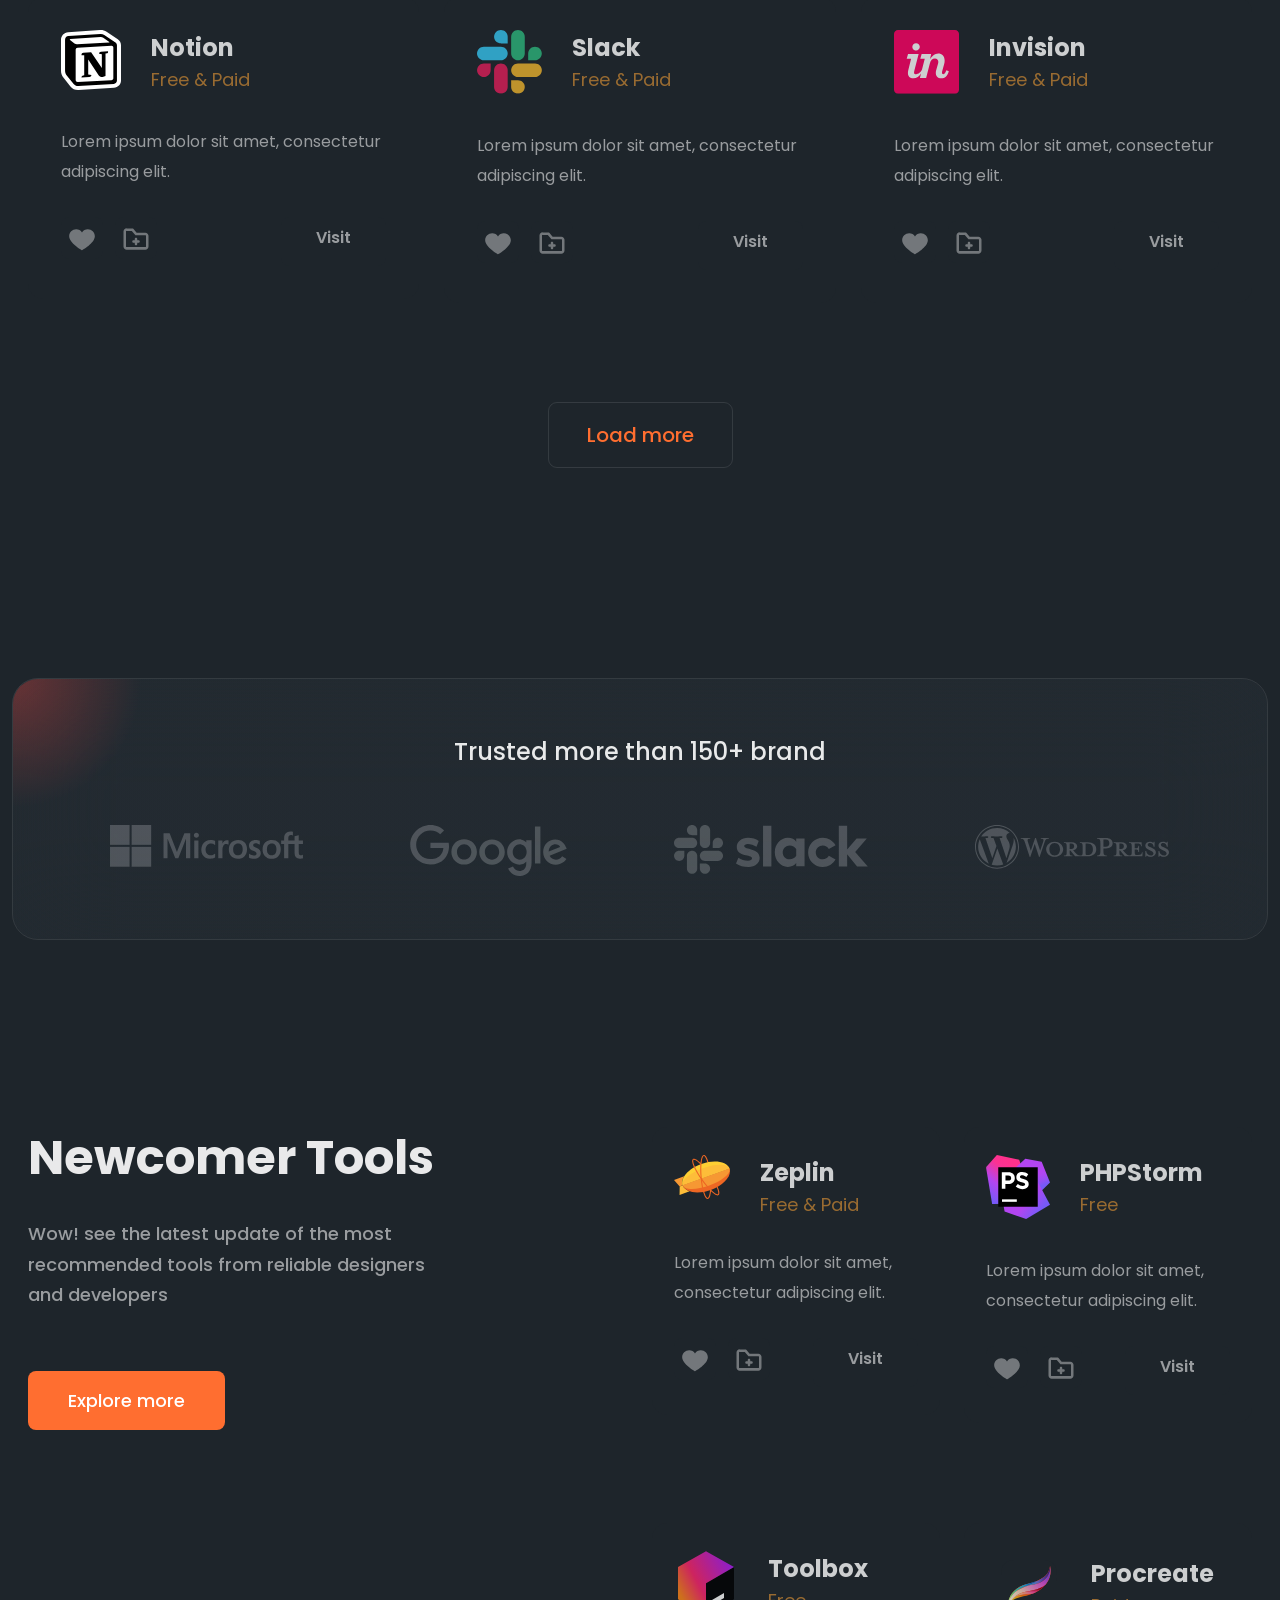
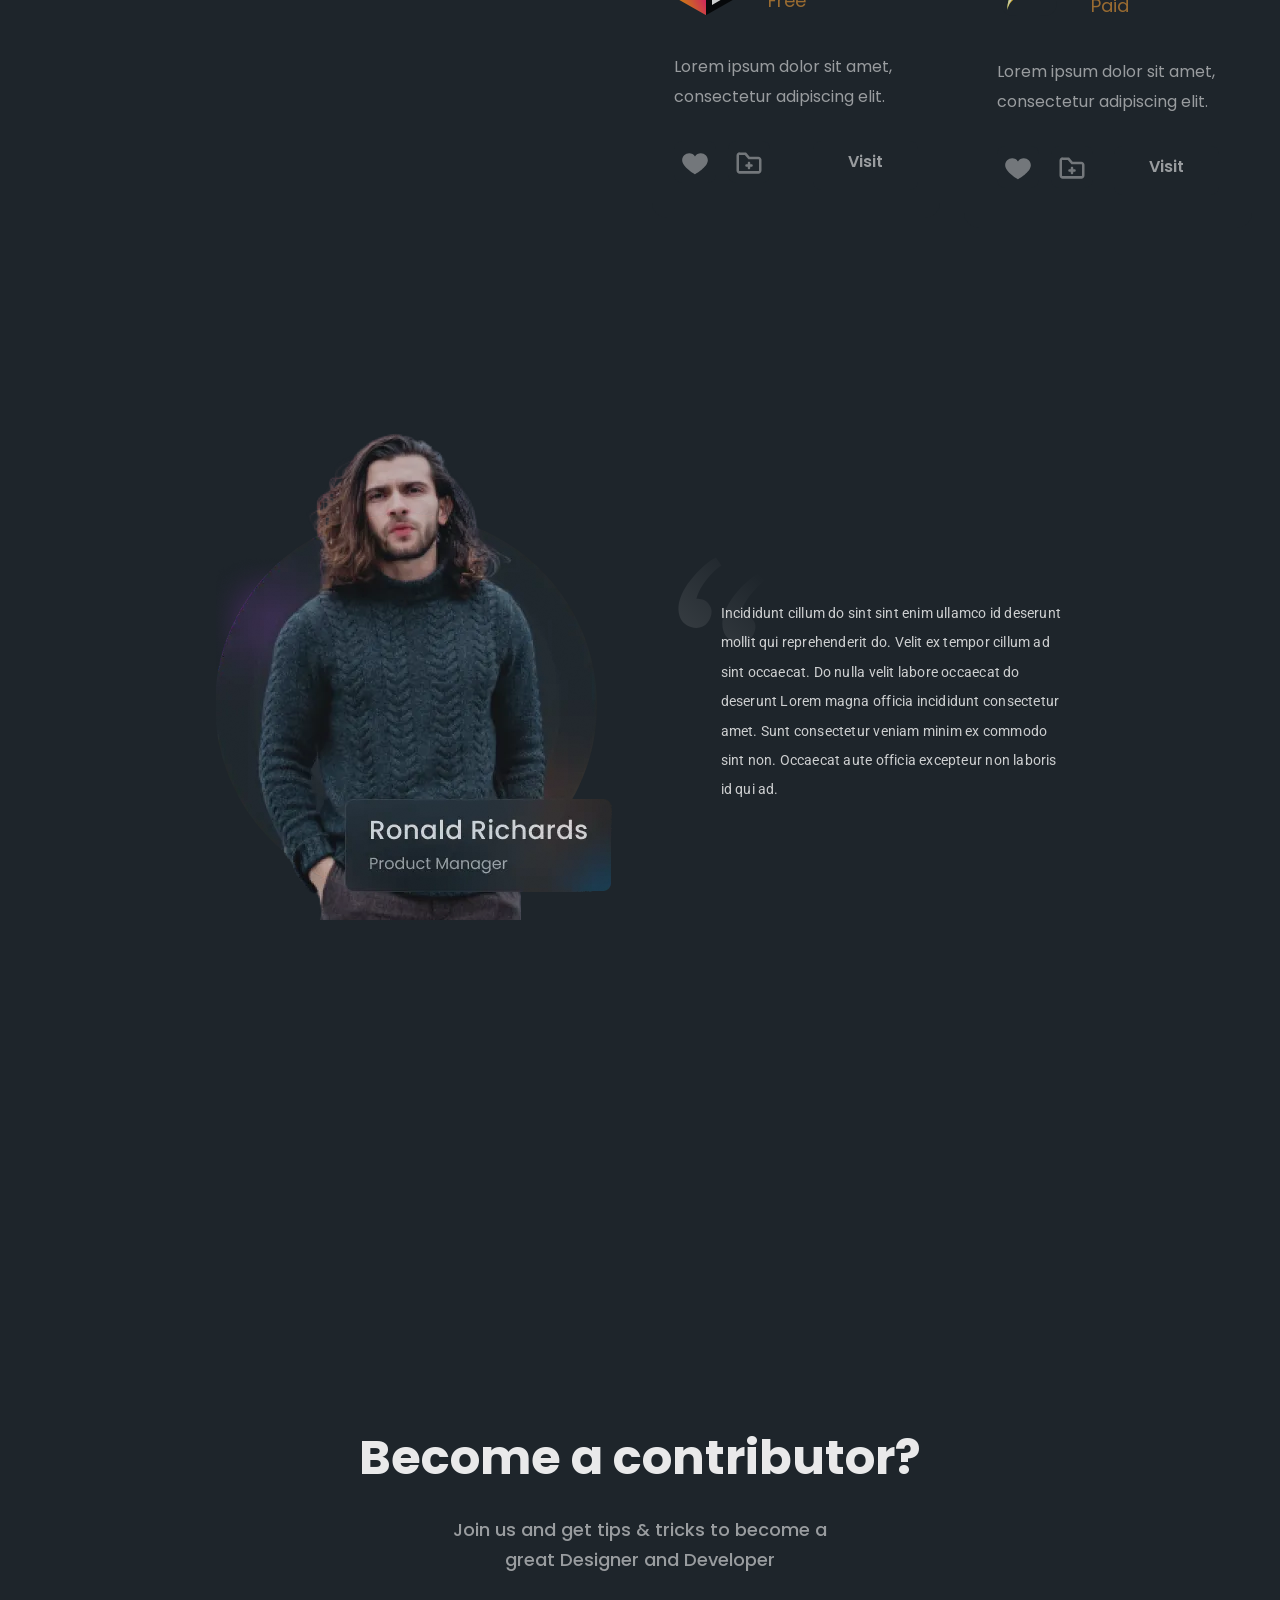
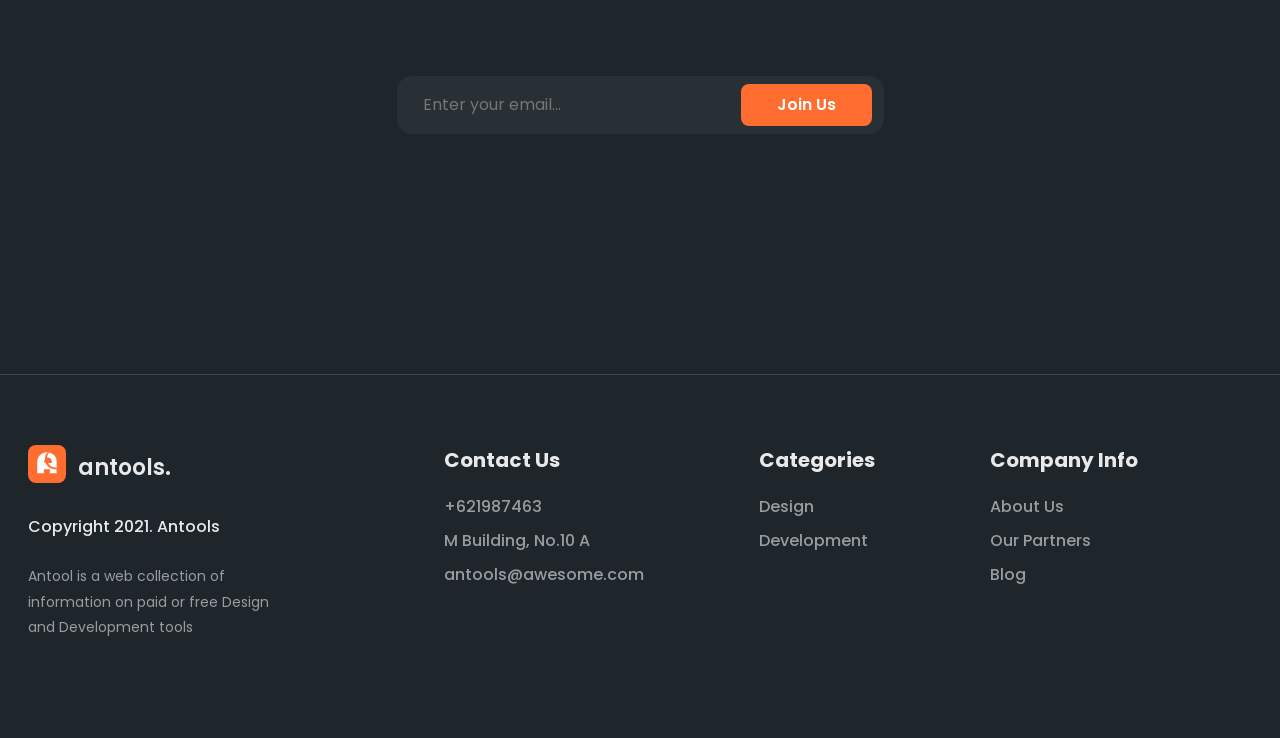
==== commit acda8071: "reworked all the bugs from the code review" ====
--- a/index.html
+++ b/index.html
@@ -29,27 +29,26 @@
     <header class="header">
       <div class="container header-container">
         <div class="logo-content">
-          <img
-            class="img-logo"
-            src="./src/images/antools.svg"
-            alt="antools logo"
-          />
+          <a class="logo-link" href="./index.html"
+            ><img
+              class="img-logo"
+              src="./src/images/antools.svg"
+              alt="antools logo"
+          /></a>
+
           <a class="logo" href="./index.html">antools.</a>
         </div>
         <nav class="nav">
           <ul class="nav-list">
             <li class="nav-item"><a class="nav-link" href="#">Home</a></li>
             <li class="nav-item">
-              <a class="nav-link categories-menu" href="#">Categories</a
-              ><img src="./src/images/chevron-down.svg" alt="chevron down" />
-              <!-- <ul class="categories-menu-list">
-                <li class="categories-menu-item">
-                  <a class="categories-menu-link" href="#">Popular Tools</a>
-                </li>
-                <li class="categories-menu-item">
-                  <a class="categories-menu-link" href="#">Newcomer Tools</a>
-                </li>
-              </ul> -->
+              <a class="nav-link categories-menu" href="#">Categories</a>
+              <a class="categories-menu-chevron" href="#"
+                ><img
+                  class="img-chevron"
+                  src="./src/images/chevron-down.svg"
+                  alt="chevron down"
+              /></a>
             </li>
             <li class="nav-item">
               <a class="nav-link" href="#">My Collections</a>
@@ -85,19 +84,22 @@
                 and Development tools
               </p>
             </div>
-            <form class="hero-form" action="#">
-              <img src="./src/images/search.svg" alt="search" />
-              <input
-                class="form-input"
-                placeholder="find more than 430+ tools..."
-                type="text"
-              />
-              <a class="hero-button" href="#">Search</a>
+            <form class="hero-form" tabindex="1" action="#">
+              <div class="form-content">
+                <input
+                  class="form-input"
+                  placeholder="find more than 430+ tools..."
+                  type="text"
+                />
+              </div>
+              <button class="hero-button" type="submit">Search</button>
             </form>
             <div class="social-networks">
               <ul class="social-networks-list">
                 <li class="social-networks-item">
-                  <a class="social-networks-link" href="#"
+                  <a
+                    class="social-networks-link"
+                    href="https://uk-ua.facebook.com/login/device-based/regular/login/?login_attempt=1"
                     ><img
                       class="social-networks-img"
                       src="./src/images/facebook.svg"
@@ -105,7 +107,9 @@
                   /></a>
                 </li>
                 <li class="social-networks-item">
-                  <a class="social-networks-link" href="#"
+                  <a
+                    class="social-networks-link"
+                    href="https://www.instagram.com/"
                     ><img
                       class="social-networks-img"
                       src="./src/images/instagram.svg"
@@ -113,7 +117,9 @@
                   /></a>
                 </li>
                 <li class="social-networks-item">
-                  <a class="social-networks-link" href="#"
+                  <a
+                    class="social-networks-link"
+                    href="https://x.com/i/flow/login?input_flow_data=%7B%22requested_variant%22%3A%22eyJsYW5nIjoiZW4ifQ%3D%3D%22%7D"
                     ><img
                       class="social-networks-img"
                       src="./src/images/twitter.svg"
@@ -400,7 +406,7 @@
             <ul class="gallery-list new-gallery-list">
               <!-- 1 -->
               <li class="gallery-item new-gallery-item">
-                <article class="app">
+                <article class="app new-app">
                   <div class="app-top">
                     <div class="app-photo">
                       <img
@@ -431,8 +437,8 @@
                 </article>
               </li>
               <!-- 2 -->
-              <li class="gallery-item">
-                <article class="app">
+              <li class="gallery-item new-gallery-item">
+                <article class="app new-app">
                   <div class="app-top">
                     <div class="app-photo">
                       <img
@@ -467,8 +473,8 @@
                 </article>
               </li>
               <!-- 3 -->
-              <li class="gallery-item">
-                <article class="app">
+              <li class="gallery-item new-gallery-item">
+                <article class="app new-app">
                   <div class="app-top">
                     <div class="app-photo">
                       <img
@@ -503,7 +509,7 @@
                 </article>
               </li>
               <!-- 4 -->
-              <li class="gallery-item">
+              <li class="gallery-item new-gallery-item">
                 <article class="app">
                   <div class="app-top">
                     <div class="app-photo">
@@ -584,11 +590,12 @@
       <div class="container footer-container">
         <div class="footer-info">
           <div class="logo-content-orange">
-            <img
-              class="img-logo-orange"
-              src="./src/images/antools-orange.svg"
-              alt="antools logo"
-            />
+            <a class="logo-link" href="./index.html">
+              <img
+                class="img-logo-orange"
+                src="./src/images/antools-orange.svg"
+                alt="antools logo"
+            /></a>
             <a class="logo" href="./index.html">antools.</a>
           </div>
           <p class="footer-info-copyright">Copyright 2021. Antools</p>
--- a/src/style/style.css
+++ b/src/style/style.css
@@ -30,6 +30,9 @@
   margin-right: auto;
 }
 /* ~~~~~~~~~~~~~~~~~~~~~~~~~~~~~~~~~~~~~~~~~~~~~~header~~~~~~~~~~~~~~~~~~~~~~~~~~~~~~~~~~~~~~~~~~~~~~ */
+.header {
+  padding-top: 26px;
+}
 .logo {
   font-weight: 600;
   font-size: 22px;
@@ -43,7 +46,7 @@
   display: flex;
   justify-content: space-between;
   align-items: center;
-  padding-top: 26px;
+  /* padding-top: 26px; */
 }
 .nav-list {
   display: flex;
@@ -76,7 +79,6 @@
 .nav-link:hover:after {
   width: 100%;
 }
-/* ~~~~~~~~~~~~~~~~~~~~~~~~~~~~~~~~~~~~~~~~~~~~~~ */
 .action-list {
   display: flex;
   align-items: center;
@@ -107,6 +109,7 @@
   background-image: url(../images/illustration.svg);
   background-repeat: no-repeat;
   background-position: right bottom;
+  padding-top: 105px;
 }
 .hero-body {
   display: flex;
@@ -119,7 +122,6 @@
   gap: 30px;
 }
 .hero-title {
-  padding-top: 105px;
   font-size: 50px;
   line-height: 1.4;
   color: var(--colorSecondText);
@@ -149,11 +151,29 @@
   background-color: rgba(0, 0, 0, 0.1);
   box-shadow: 0px 0px 10px 5px var(--backgroundColorSecond);
 }
+.form-input:focus {
+  color: var(--colorTextLink);
+}
 .form-input {
   background-color: transparent;
   color: rgba(255, 255, 255, 0.38);
+  outline: none;
+  width: 100%;
+}
+.form-content {
+  display: flex;
+  align-items: center;
+  gap: 13px;
   flex-grow: 1;
-  outline: none;
+}
+.form-content::before {
+  content: "";
+  display: block;
+  height: 24px;
+  width: 24px;
+  background-image: url(../images/search.svg);
+  background-size: contain;
+  background-position: center;
 }
 /* ~~~~~~~~~~~~~~~~~~~~~~~~~~~~~~~~~~~~~~~~~~~~~~ */
 .hero-button {
@@ -175,7 +195,13 @@
   display: flex;
   gap: 8px;
 }
+.social-networks-item:hover {
+  opacity: 0.6;
+}
 /* ~~~~~~~~~~~~~~~~~~~~~~~~~~~~~~~~~~~~~~~~~~~~~~section-2~~~~~~~~~~~~~~~~~~~~~~~~~~~~~~~~~~~~~~~~~~~ */
+.tools {
+  padding-top: 200px;
+}
 .tools-container {
   display: flex;
   flex-direction: column;
@@ -189,7 +215,6 @@
   align-items: center;
 }
 .tools-title {
-  padding-top: 200px;
   font-size: 48px;
   line-height: 1.3;
   color: var(--colorSecondText);
@@ -272,6 +297,10 @@
   align-items: center;
   gap: 12px;
 }
+.app-heart,
+.app-folder {
+  cursor: pointer;
+}
 .app-heart {
   appearance: none;
   width: 42px;
@@ -314,26 +343,25 @@
 .app-content > .app-link:hover {
   background-color: transparent;
   color: var(--colorAccent);
-  border: 1px solid var(--colorAccent);
+  outline: 1px solid var(--colorAccent);
 }
 .tools-link {
   font-size: 20px;
   color: var(--colorAccent);
   background-color: var(--backgroundColor);
   padding: 17px 38px;
-  border: 1px solid var(--colorBorder);
+  outline: 1px solid var(--colorBorder);
   border-radius: 8px;
   display: inline-block;
 }
 .tools-link:hover {
   background-color: var(--colorAccent);
-  border: 1px solid transparent;
+  outline: 1px solid transparent;
   color: var(--backgroundColor);
 }
 /* ~~~~~~~~~~~~~~~~~~~~~~~~~~~~~~~~~~~~~~~~~~~~~~section-3~~~~~~~~~~~~~~~~~~~~~~~~~~~~~~~~~~~~~~~~~~~ */
 .brand {
-  padding-top: 212px;
-  padding-bottom: 188px;
+  padding: 212px 0 188px;
 }
 .brand-container {
   display: flex;
@@ -414,15 +442,20 @@
   max-width: 600px;
 }
 .new-gallery-item {
-  flex-basis: calc((100% - 48px) / 2);
+  flex-basis: calc((100% - 24px) / 2);
+}
+.new-app {
+  padding: 28px 22px;
 }
 /* ~~~~~~~~~~~~~~~~~~~~~~~~~~~~~~~~~~~~~~~~~~~~~~section-5~~~~~~~~~~~~~~~~~~~~~~~~~~~~~~~~~~~~~~~~~~~ */
+.manager {
+  padding: 200px 0 250px;
+}
 .manager-container {
   display: flex;
   align-items: center;
   gap: 57px;
   justify-content: center;
-  padding: 200px 0 358px;
 }
 .manager-text {
   font-family: var(--textForSection5);
@@ -430,16 +463,23 @@
   font-size: 14px;
   line-height: 2.1;
   color: var(--colorTitle);
-  letter-spacing: 0.01em;
+  letter-spacing: 0.015em;
   max-width: 393px;
+  /* ~~~~~~~~~~~~~~~~~~~~~~~~~~~~~~~~~~~~~~~~~~~~~~ */
+  background-image: url(../images/dacration.svg);
+  padding: 48px 0 0 49px;
+  background-repeat: no-repeat;
+  background-position: left top;
 }
 /* ~~~~~~~~~~~~~~~~~~~~~~~~~~~~~~~~~~~~~~~~~~~~~~section-6~~~~~~~~~~~~~~~~~~~~~~~~~~~~~~~~~~~~~~~~~~~ */
+.registration {
+  padding: 250px 0 240px;
+}
 .registration-container {
   display: flex;
   flex-direction: column;
   align-items: center;
   gap: 100px;
-  padding: 240px;
 }
 .registration-text {
   display: flex;
@@ -495,7 +535,7 @@
 /* ~~~~~~~~~~~~~~~~~~~~~~~~~~~~~~~~~~~~~~~~~~~~~~footer~~~~~~~~~~~~~~~~~~~~~~~~~~~~~~~~~~~~~~~~~~~~~~ */
 .footer {
   padding: 70px 0 98px;
-  border: 0.5px solid rgba(255, 255, 255, 0.15);
+  border-top: 0.5px solid rgba(255, 255, 255, 0.15);
 }
 .footer-container {
   display: flex;
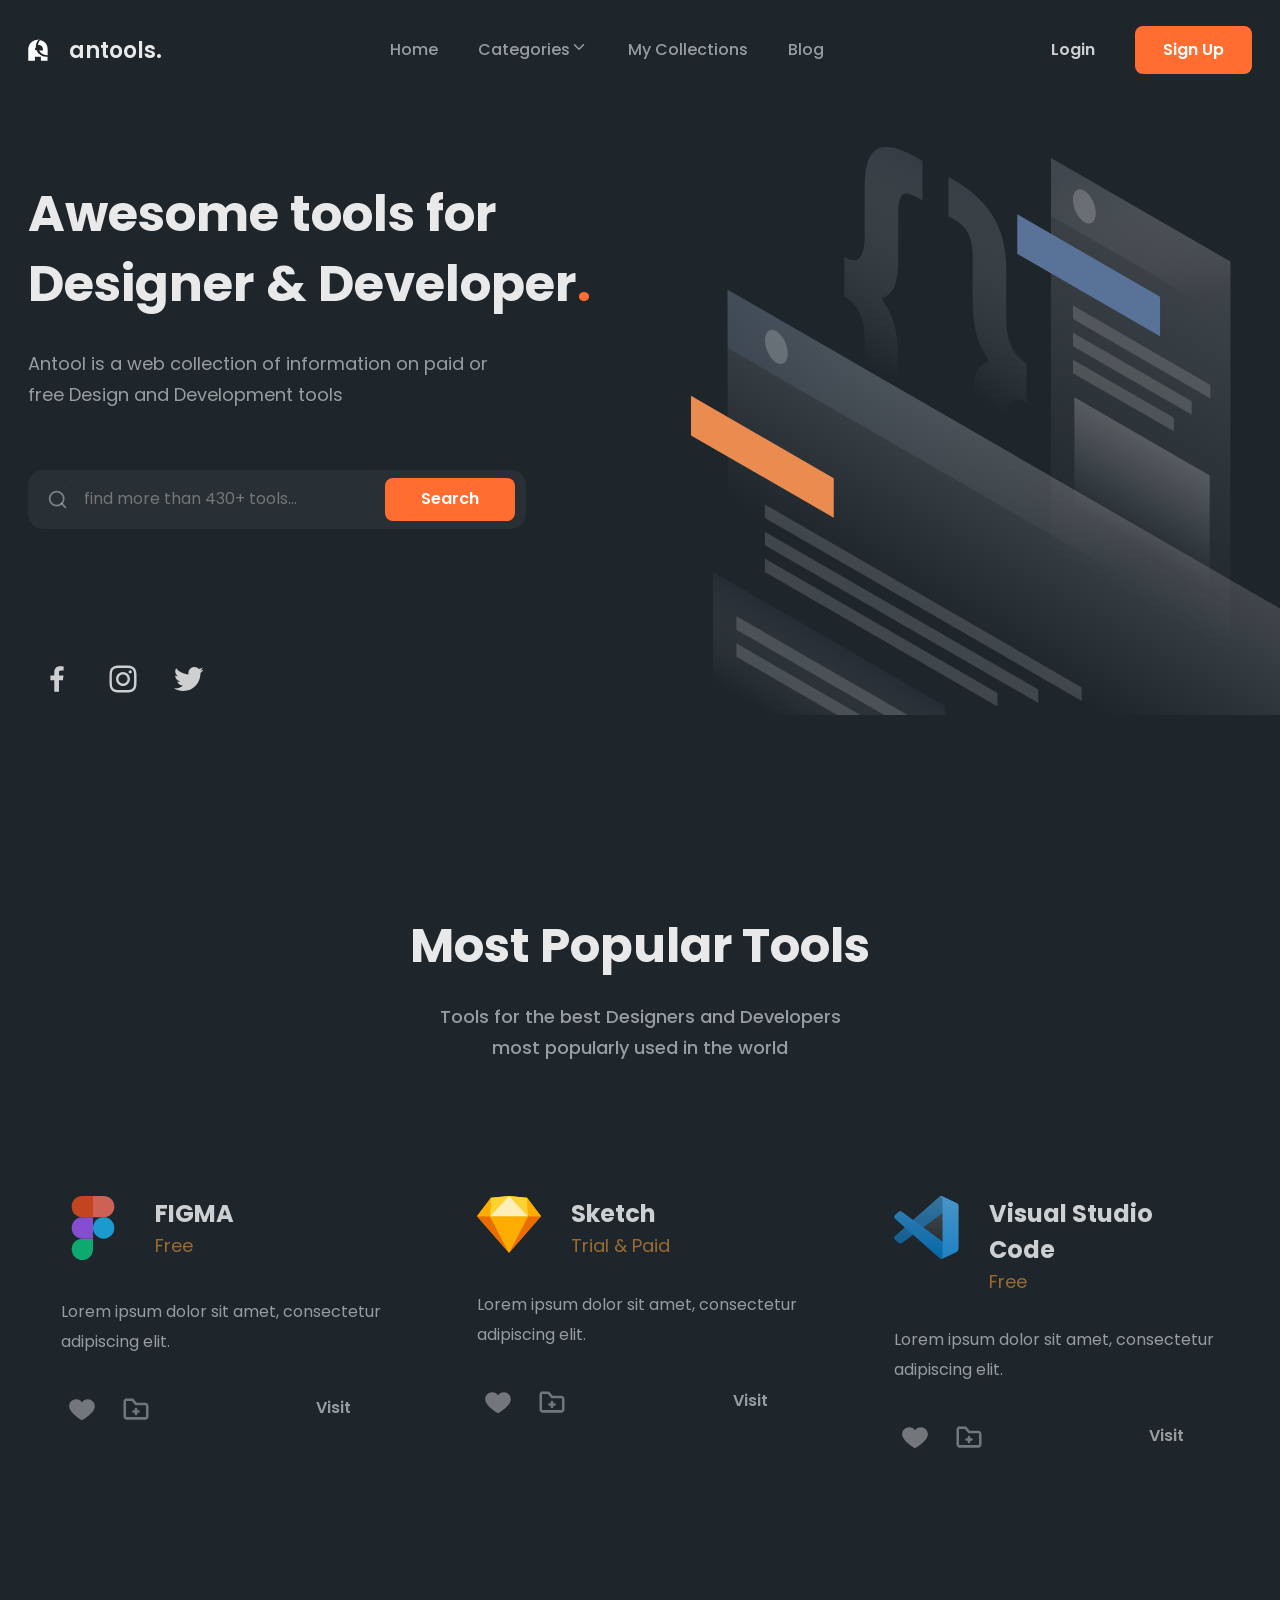
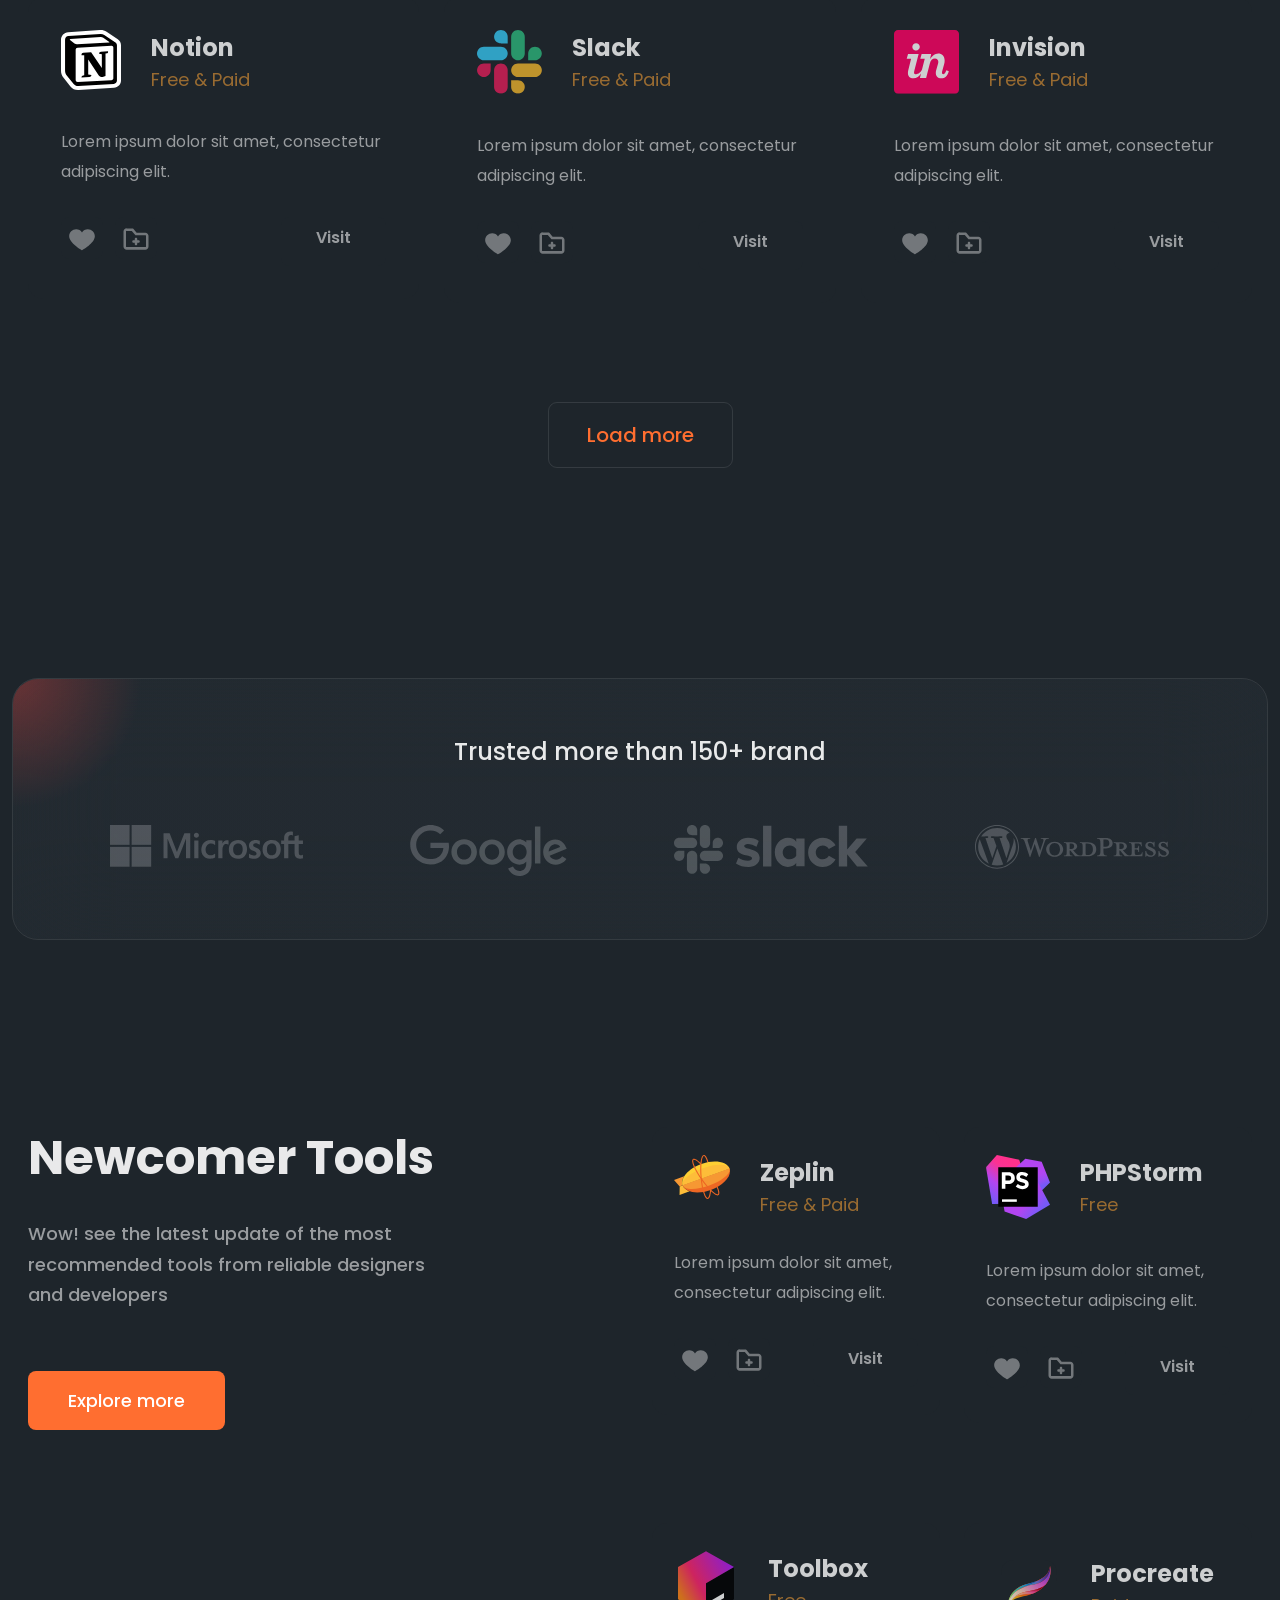
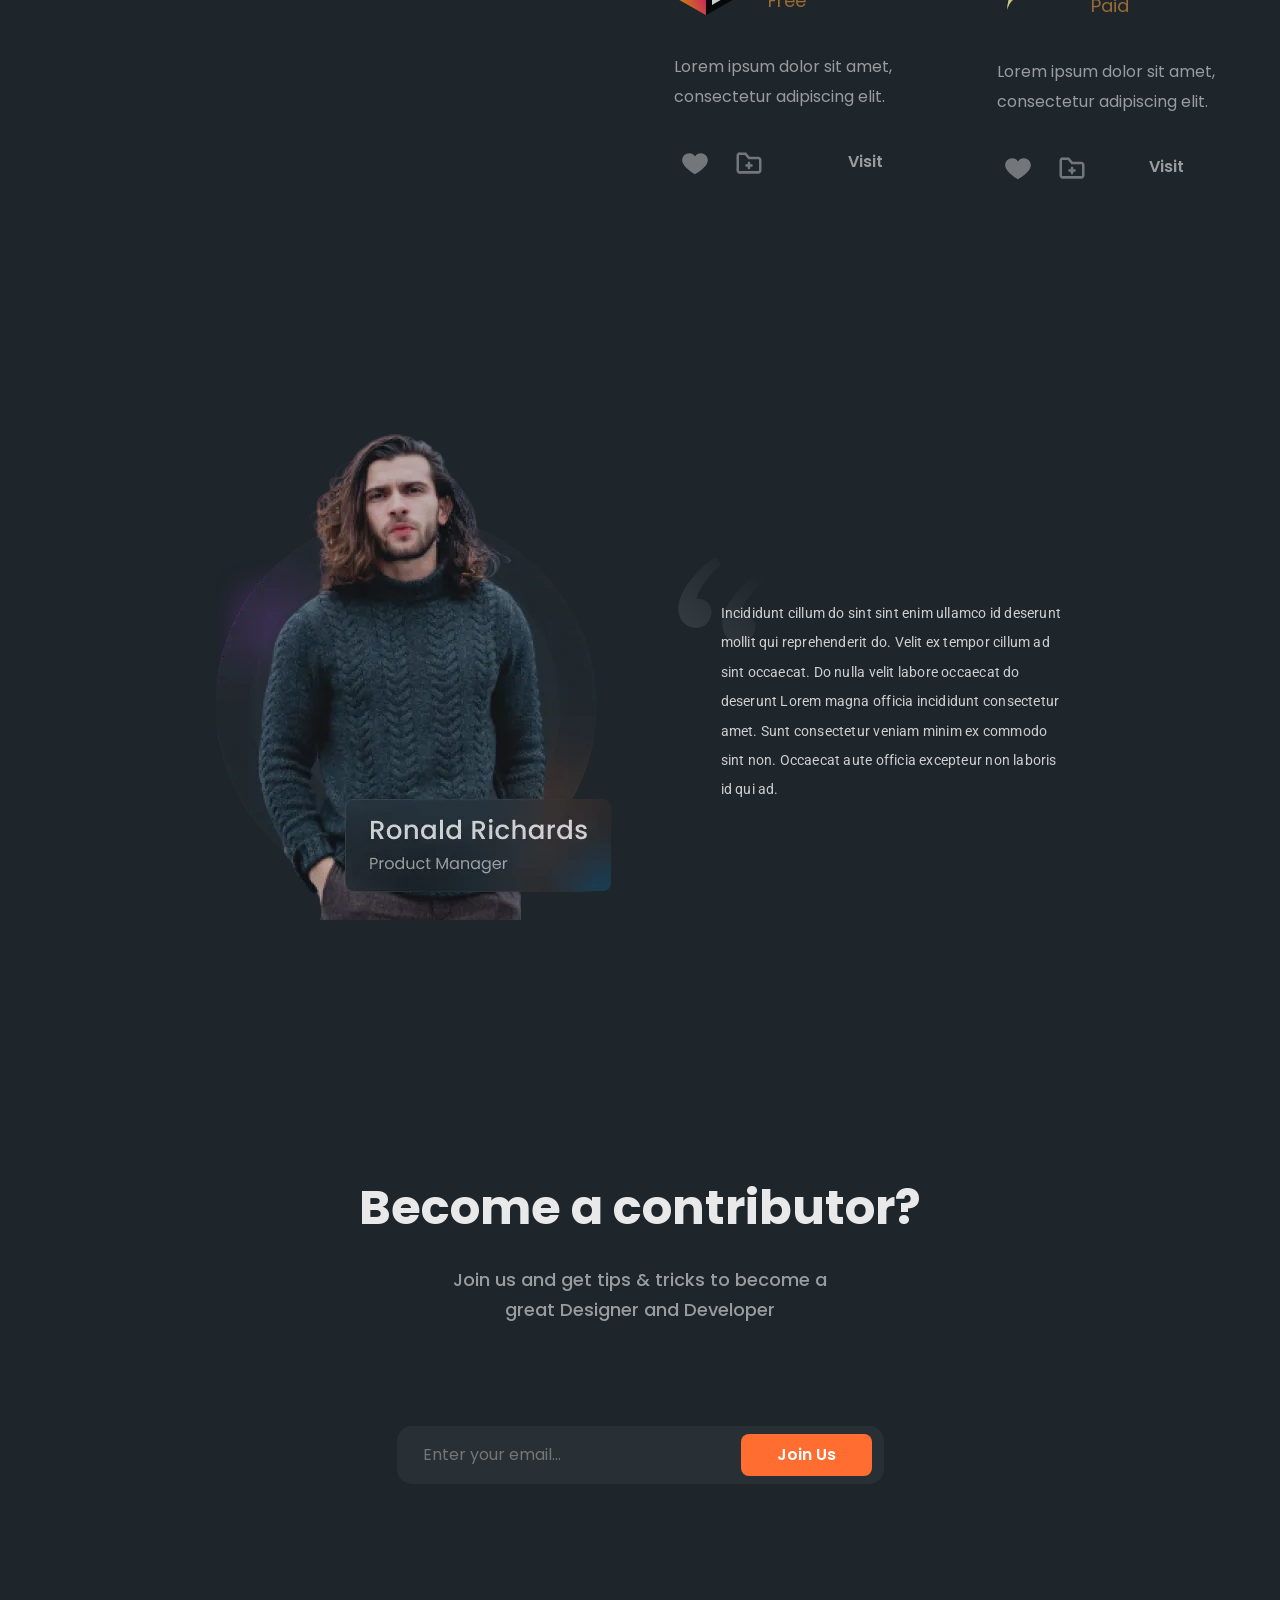
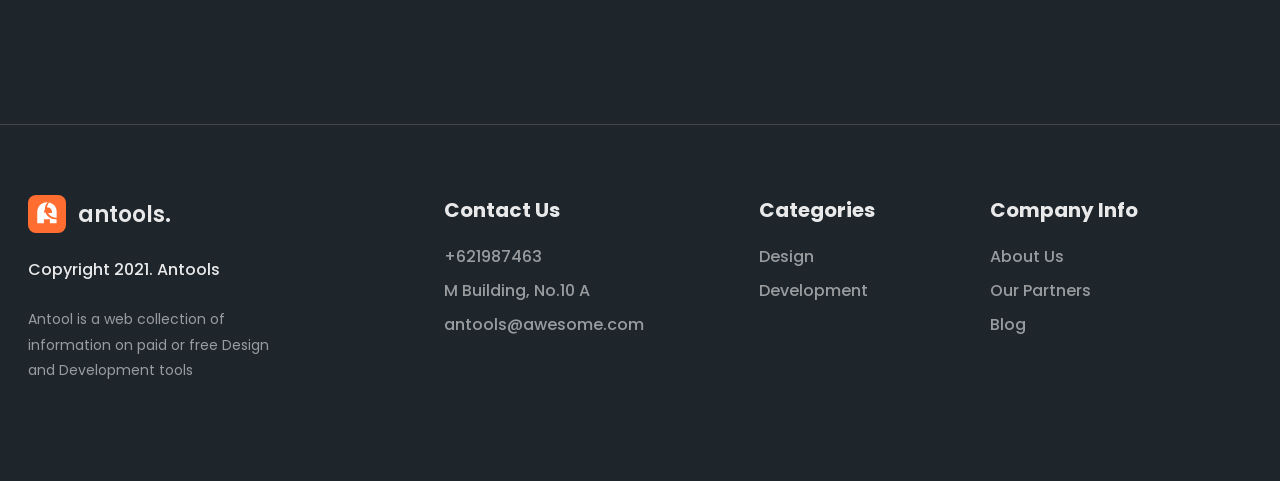
==== commit ecb116fc: "corrected the mistakes" ====
--- a/index.html
+++ b/index.html
@@ -4,14 +4,12 @@
     <meta charset="UTF-8" />
     <meta name="viewport" content="width=device-width, initial-scale=1.0" />
     <title>antools.</title>
-    <!-- font -->
     <link rel="preconnect" href="https://fonts.googleapis.com" />
     <link rel="preconnect" href="https://fonts.gstatic.com" crossorigin />
     <link
       href="https://fonts.googleapis.com/css2?family=Poppins:wght@400;500;600&family=Roboto&display=swap"
       rel="stylesheet"
     />
-    <!-- modern normalize -->
     <link
       rel="stylesheet"
       href="https://cdnjs.cloudflare.com/ajax/libs/modern-normalize/3.0.1/modern-normalize.min.css"
@@ -19,24 +17,21 @@
       crossorigin="anonymous"
       referrerpolicy="no-referrer"
     />
-    <!-- link -->
     <link rel="stylesheet" href="./src/style/reset.css" />
-    <!-- link -->
     <link rel="stylesheet" href="./src/style/style.css" />
   </head>
   <body>
-    <!-- ~~~~~~~~~~~~~~~~~~~~~~~~~~~~~~~~~~~~~~~~~~~~~~header~~~~~~~~~~~~~~~~~~~~~~~~~~~~~~~~~~~~~~~~~~~~~~ -->
     <header class="header">
       <div class="container header-container">
         <div class="logo-content">
-          <a class="logo-link" href="./index.html"
-            ><img
+          <a class="logo-link" href="./index.html">
+            <img
               class="img-logo"
               src="./src/images/antools.svg"
               alt="antools logo"
-          /></a>
-
-          <a class="logo" href="./index.html">antools.</a>
+            />
+            <span class="logo">antools.</span>
+          </a>
         </div>
         <nav class="nav">
           <ul class="nav-list">
@@ -69,7 +64,6 @@
       </div>
     </header>
     <main class="main">
-      <!-- ~~~~~~~~~~~~~~~~~~~~~~~~~~~~~~~~~~~~~~~~~~~~~~section-1~~~~~~~~~~~~~~~~~~~~~~~~~~~~~~~~~~~~~~~~~~~ -->
       <section class="hero">
         <div class="container">
           <div class="hero-body">
@@ -131,7 +125,6 @@
           </div>
         </div>
       </section>
-      <!-- ~~~~~~~~~~~~~~~~~~~~~~~~~~~~~~~~~~~~~~~~~~~~~~section-2~~~~~~~~~~~~~~~~~~~~~~~~~~~~~~~~~~~~~~~~~~~ -->
       <section class="tools">
         <div class="container tools-container">
           <div class="tools-meta">
@@ -143,7 +136,6 @@
           </div>
           <div class="gallery-meta">
             <ul class="gallery-list">
-              <!-- 1 -->
               <li class="gallery-item">
                 <article class="app">
                   <div class="app-top">
@@ -177,7 +169,6 @@
                   </div>
                 </article>
               </li>
-              <!-- 2 -->
               <li class="gallery-item">
                 <article class="app">
                   <div class="app-top">
@@ -209,7 +200,6 @@
                   </div>
                 </article>
               </li>
-              <!-- 3 -->
               <li class="gallery-item">
                 <article class="app">
                   <div class="app-top">
@@ -243,7 +233,6 @@
                   </div>
                 </article>
               </li>
-              <!-- 4 -->
               <li class="gallery-item">
                 <article class="app">
                   <div class="app-top">
@@ -275,7 +264,6 @@
                   </div>
                 </article>
               </li>
-              <!-- 5 -->
               <li class="gallery-item">
                 <article class="app">
                   <div class="app-top">
@@ -307,7 +295,6 @@
                   </div>
                 </article>
               </li>
-              <!-- 6 -->
               <li class="gallery-item">
                 <article class="app">
                   <div class="app-top">
@@ -348,7 +335,6 @@
           </div>
         </div>
       </section>
-      <!-- ~~~~~~~~~~~~~~~~~~~~~~~~~~~~~~~~~~~~~~~~~~~~~~section-3~~~~~~~~~~~~~~~~~~~~~~~~~~~~~~~~~~~~~~~~~~~ -->
       <section class="brand">
         <div class="container brand-container">
           <h2 class="brand-title" hidden>brand</h2>
@@ -389,7 +375,6 @@
           </ul>
         </div>
       </section>
-      <!-- ~~~~~~~~~~~~~~~~~~~~~~~~~~~~~~~~~~~~~~~~~~~~~~section-4~~~~~~~~~~~~~~~~~~~~~~~~~~~~~~~~~~~~~~~~~~~ -->
       <section class="new-tools">
         <div class="container new-tools-container">
           <div class="new-tools-meta">
@@ -404,7 +389,6 @@
           </div>
           <div class="gallery-meta new-gallery-meta">
             <ul class="gallery-list new-gallery-list">
-              <!-- 1 -->
               <li class="gallery-item new-gallery-item">
                 <article class="app new-app">
                   <div class="app-top">
@@ -436,7 +420,6 @@
                   </div>
                 </article>
               </li>
-              <!-- 2 -->
               <li class="gallery-item new-gallery-item">
                 <article class="app new-app">
                   <div class="app-top">
@@ -472,7 +455,6 @@
                   </div>
                 </article>
               </li>
-              <!-- 3 -->
               <li class="gallery-item new-gallery-item">
                 <article class="app new-app">
                   <div class="app-top">
@@ -508,7 +490,6 @@
                   </div>
                 </article>
               </li>
-              <!-- 4 -->
               <li class="gallery-item new-gallery-item">
                 <article class="app">
                   <div class="app-top">
@@ -544,7 +525,6 @@
           </div>
         </div>
       </section>
-      <!-- ~~~~~~~~~~~~~~~~~~~~~~~~~~~~~~~~~~~~~~~~~~~~~~section-5~~~~~~~~~~~~~~~~~~~~~~~~~~~~~~~~~~~~~~~~~~~ -->
       <section class="manager">
         <div class="container manager-container">
           <h2 hidden>Product Manager</h2>
@@ -564,7 +544,6 @@
           </p>
         </div>
       </section>
-      <!-- ~~~~~~~~~~~~~~~~~~~~~~~~~~~~~~~~~~~~~~~~~~~~~~section-6~~~~~~~~~~~~~~~~~~~~~~~~~~~~~~~~~~~~~~~~~~~ -->
       <section class="registration">
         <div class="container registration-container">
           <div class="registration-text">
@@ -585,18 +564,18 @@
         </div>
       </section>
     </main>
-    <!-- ~~~~~~~~~~~~~~~~~~~~~~~~~~~~~~~~~~~~~~~~~~~~~~footer~~~~~~~~~~~~~~~~~~~~~~~~~~~~~~~~~~~~~~~~~~~~~~ -->
     <footer class="footer">
       <div class="container footer-container">
         <div class="footer-info">
           <div class="logo-content-orange">
-            <a class="logo-link" href="./index.html">
+            <a class="logo-link-orange" href="./index.html">
               <img
                 class="img-logo-orange"
                 src="./src/images/antools-orange.svg"
                 alt="antools logo"
-            /></a>
-            <a class="logo" href="./index.html">antools.</a>
+              />
+              <span class="logo">antools.</span>
+            </a>
           </div>
           <p class="footer-info-copyright">Copyright 2021. Antools</p>
           <p class="footer-info-text">
--- a/src/style/style.css
+++ b/src/style/style.css
@@ -1,9 +1,6 @@
-/* ~~~~~~~~~~~~~~~~~~~~~~~~~~~~~~~~~~~~~~~~~~~~~~change~~~~~~~~~~~~~~~~~~~~~~~~~~~~~~~~~~~~~~~~~~~~~~ */
 :root {
-  /* font */
   --textPrimary: "Poppins", sans-serif;
   --textForSection5: "Roboto", sans-serif;
-  /* color */
   --colorTextPrimary: rgba(255, 255, 255, 0.55);
   --colorSecondText: rgba(255, 255, 255, 0.9);
   --colorTitle: rgba(255, 255, 255, 0.78);
@@ -14,7 +11,6 @@
   --backgroundColorSecond: #283036;
   --colorBorder: rgba(255, 255, 255, 0.1);
 }
-/* ~~~~~~~~~~~~~~~~~~~~~~~~~~~~~~~~~~~~~~~~~~~~~~global~~~~~~~~~~~~~~~~~~~~~~~~~~~~~~~~~~~~~~~~~~~~~~ */
 body {
   background-color: var(--backgroundColor);
   font-family: var(--textPrimary);
@@ -29,7 +25,6 @@
   margin-left: auto;
   margin-right: auto;
 }
-/* ~~~~~~~~~~~~~~~~~~~~~~~~~~~~~~~~~~~~~~~~~~~~~~header~~~~~~~~~~~~~~~~~~~~~~~~~~~~~~~~~~~~~~~~~~~~~~ */
 .header {
   padding-top: 26px;
 }
@@ -38,7 +33,7 @@
   font-size: 22px;
   color: var(--colorSecondText);
 }
-.logo-content {
+.logo-link {
   display: flex;
   gap: 21px;
 }
@@ -46,7 +41,6 @@
   display: flex;
   justify-content: space-between;
   align-items: center;
-  /* padding-top: 26px; */
 }
 .nav-list {
   display: flex;
@@ -104,7 +98,6 @@
   color: var(--colorAccent);
   outline: 1px solid var(--colorAccent);
 }
-/* ~~~~~~~~~~~~~~~~~~~~~~~~~~~~~~~~~~~~~~~~~~~~~~section-1~~~~~~~~~~~~~~~~~~~~~~~~~~~~~~~~~~~~~~~~~~~ */
 .hero {
   background-image: url(../images/illustration.svg);
   background-repeat: no-repeat;
@@ -114,7 +107,6 @@
 .hero-body {
   display: flex;
   flex-direction: column;
-  /* gap: 60px; */
 }
 .hero-content {
   display: flex;
@@ -137,7 +129,6 @@
   max-width: 487px;
   margin-bottom: 60px;
 }
-/* ~~~~~~~~~~~~~~~~~~~~~~~~~~~~~~~~~~~~~~~~~~~~~~ */
 .hero-form {
   display: flex;
   align-items: center;
@@ -175,7 +166,6 @@
   background-size: contain;
   background-position: center;
 }
-/* ~~~~~~~~~~~~~~~~~~~~~~~~~~~~~~~~~~~~~~~~~~~~~~ */
 .hero-button {
   font-weight: 600;
   color: var(--colorTextLink);
@@ -198,7 +188,6 @@
 .social-networks-item:hover {
   opacity: 0.6;
 }
-/* ~~~~~~~~~~~~~~~~~~~~~~~~~~~~~~~~~~~~~~~~~~~~~~section-2~~~~~~~~~~~~~~~~~~~~~~~~~~~~~~~~~~~~~~~~~~~ */
 .tools {
   padding-top: 200px;
 }
@@ -247,9 +236,7 @@
   background-color: var(--backgroundColor);
   padding: 33px;
   border-radius: 15px;
-  /* ~~~~~~~~~~~~~~~~~~~~~~~~~~~~~~~~~~~~~~~~~~~~~~ */
   transition: transform 0.5s ease-in;
-  /* ~~~~~~~~~~~~~~~~~~~~~~~~~~~~~~~~~~~~~~~~~~~~~~ */
 }
 .app:hover {
   transform: translateY(-20px);
@@ -359,7 +346,6 @@
   outline: 1px solid transparent;
   color: var(--backgroundColor);
 }
-/* ~~~~~~~~~~~~~~~~~~~~~~~~~~~~~~~~~~~~~~~~~~~~~~section-3~~~~~~~~~~~~~~~~~~~~~~~~~~~~~~~~~~~~~~~~~~~ */
 .brand {
   padding: 212px 0 188px;
 }
@@ -394,7 +380,6 @@
 .brand-link:hover {
   opacity: 0.5;
 }
-/* ~~~~~~~~~~~~~~~~~~~~~~~~~~~~~~~~~~~~~~~~~~~~~~section-4~~~~~~~~~~~~~~~~~~~~~~~~~~~~~~~~~~~~~~~~~~~ */
 .new-tools-container {
   display: flex;
   justify-content: space-between;
@@ -447,7 +432,6 @@
 .new-app {
   padding: 28px 22px;
 }
-/* ~~~~~~~~~~~~~~~~~~~~~~~~~~~~~~~~~~~~~~~~~~~~~~section-5~~~~~~~~~~~~~~~~~~~~~~~~~~~~~~~~~~~~~~~~~~~ */
 .manager {
   padding: 200px 0 250px;
 }
@@ -465,15 +449,13 @@
   color: var(--colorTitle);
   letter-spacing: 0.015em;
   max-width: 393px;
-  /* ~~~~~~~~~~~~~~~~~~~~~~~~~~~~~~~~~~~~~~~~~~~~~~ */
   background-image: url(../images/dacration.svg);
   padding: 48px 0 0 49px;
   background-repeat: no-repeat;
   background-position: left top;
 }
-/* ~~~~~~~~~~~~~~~~~~~~~~~~~~~~~~~~~~~~~~~~~~~~~~section-6~~~~~~~~~~~~~~~~~~~~~~~~~~~~~~~~~~~~~~~~~~~ */
 .registration {
-  padding: 250px 0 240px;
+  padding: 0 0 240px;
 }
 .registration-container {
   display: flex;
@@ -498,7 +480,6 @@
   text-align: center;
   max-width: 427px;
 }
-/* ~~~~~~~~~~~~~~~~~~~~~~~~~~~~~~~~~~~~~~~~~~~~~~ */
 .registration-form {
   display: flex;
   align-items: center;
@@ -518,6 +499,9 @@
   flex-grow: 1;
   outline: none;
 }
+.registration-input:focus {
+  color: var(--colorTextLink);
+}
 .registration-button {
   font-weight: 600;
   color: var(--colorTextLink);
@@ -531,8 +515,6 @@
   outline: 1px solid var(--colorAccent);
   color: var(--colorAccent);
 }
-/* ~~~~~~~~~~~~~~~~~~~~~~~~~~~~~~~~~~~~~~~~~~~~~~ */
-/* ~~~~~~~~~~~~~~~~~~~~~~~~~~~~~~~~~~~~~~~~~~~~~~footer~~~~~~~~~~~~~~~~~~~~~~~~~~~~~~~~~~~~~~~~~~~~~~ */
 .footer {
   padding: 70px 0 98px;
   border-top: 0.5px solid rgba(255, 255, 255, 0.15);
@@ -546,7 +528,7 @@
   flex-direction: column;
   gap: 25px;
 }
-.logo-content-orange {
+.logo-link-orange {
   display: flex;
   gap: 12px;
   align-items: center;
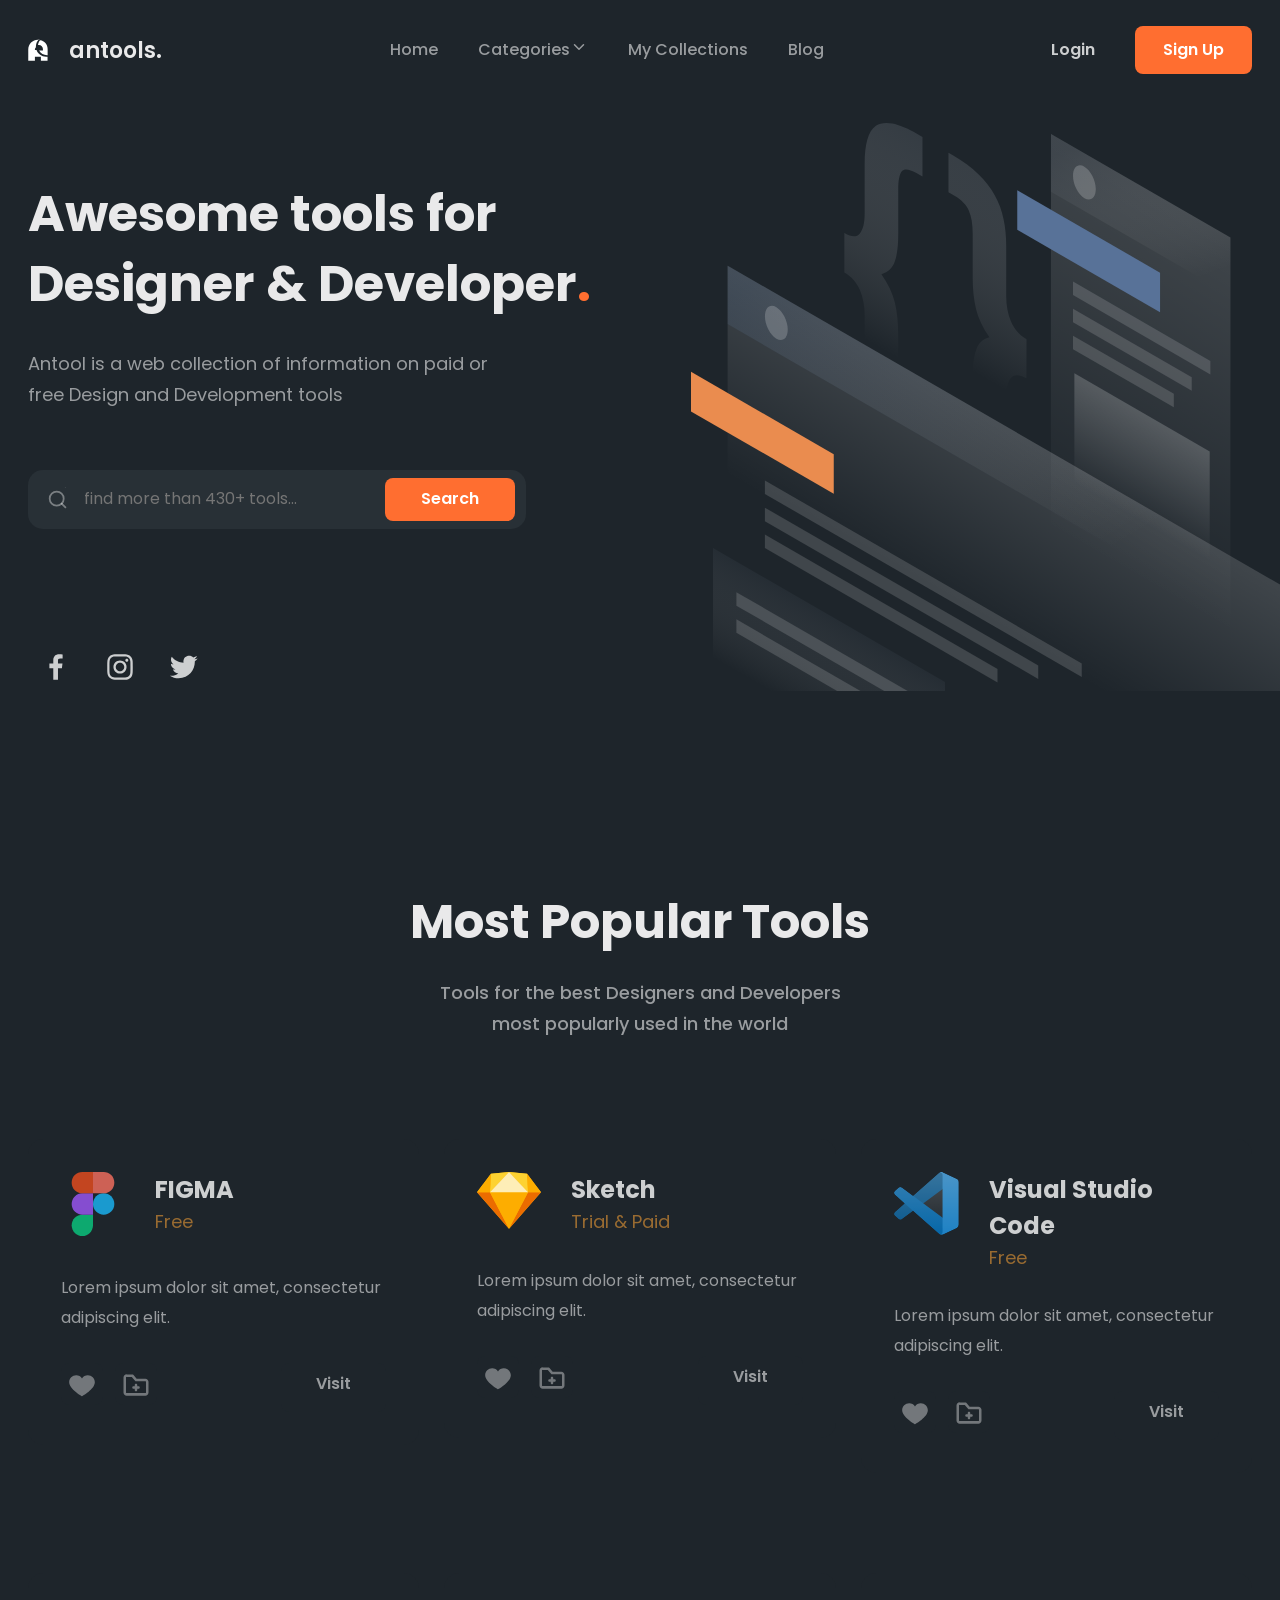
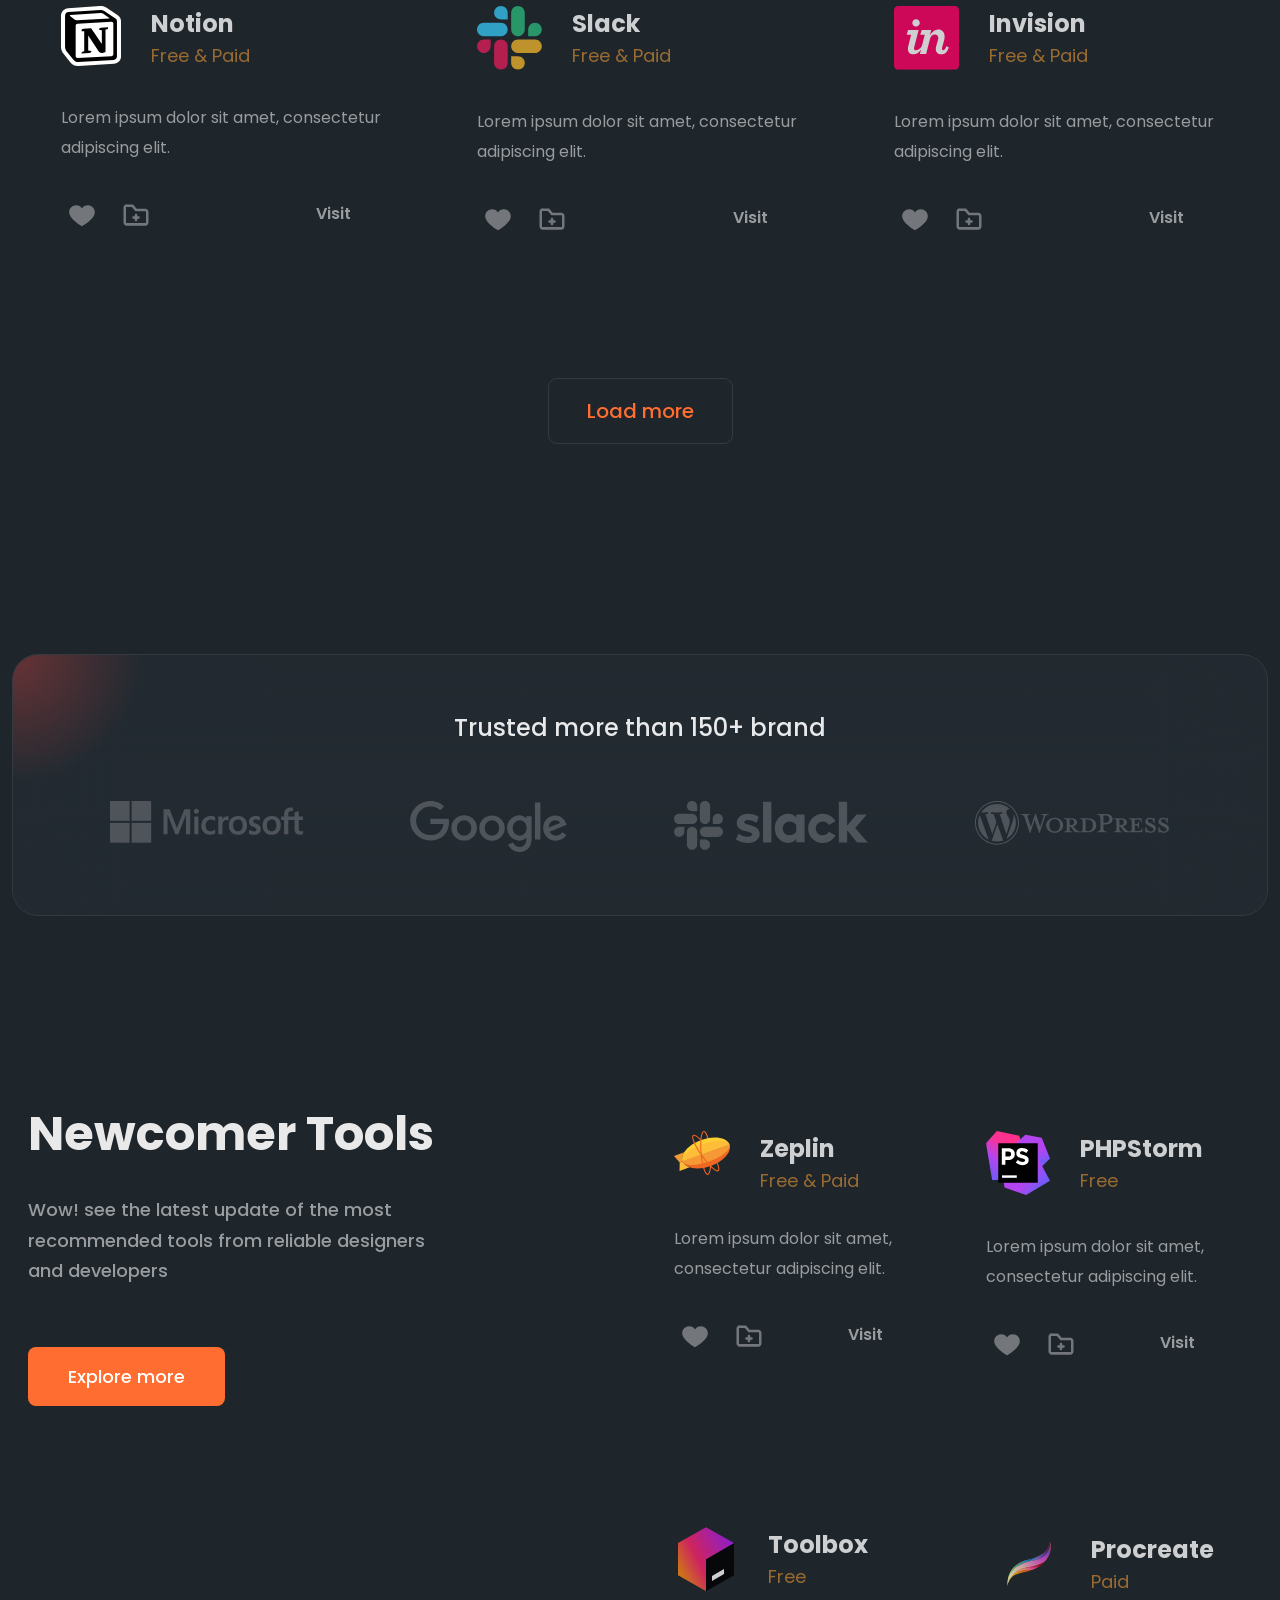
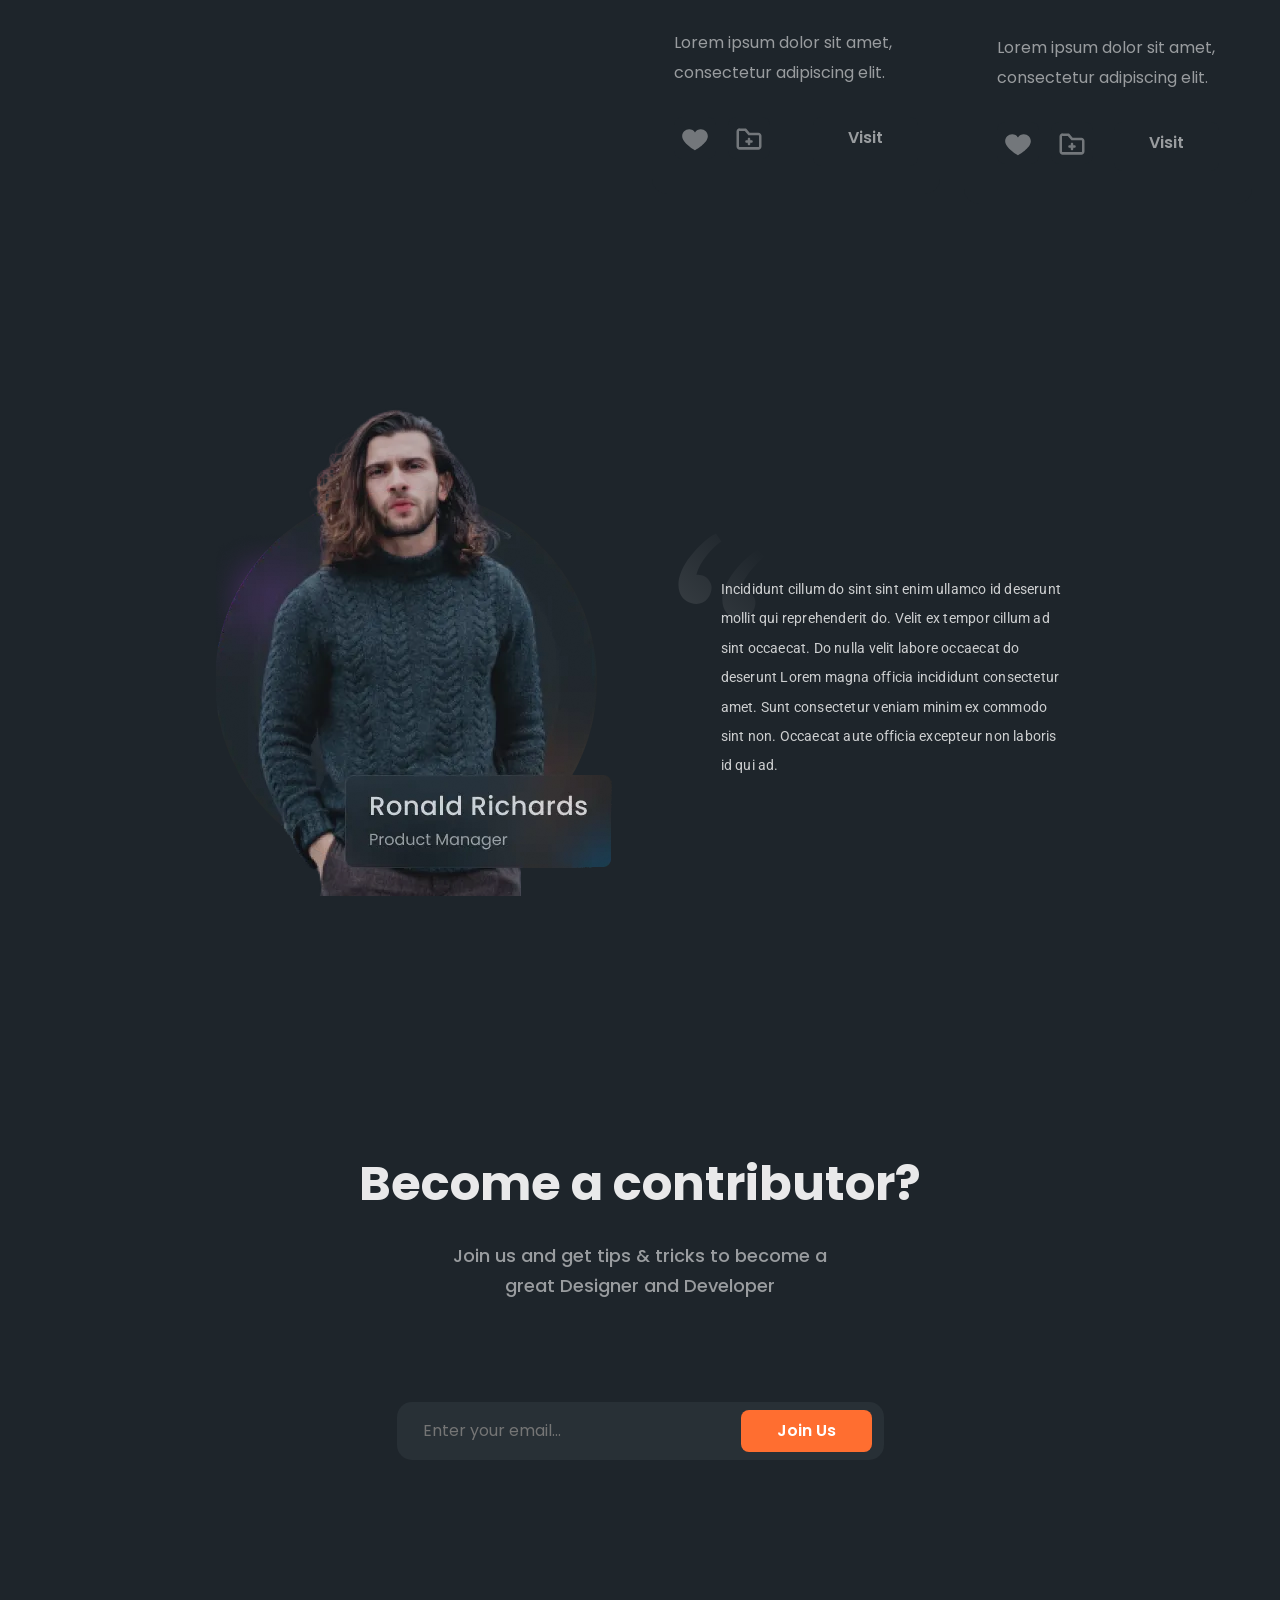
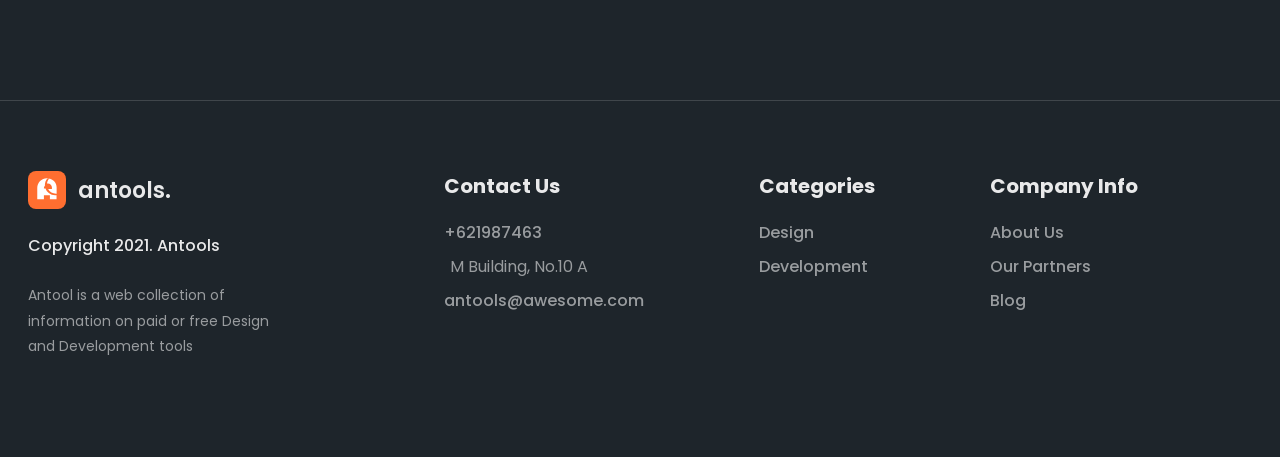
==== commit 7d038d64: "add modal window" ====
--- a/index.html
+++ b/index.html
@@ -94,31 +94,34 @@
                   <a
                     class="social-networks-link"
                     href="https://uk-ua.facebook.com/login/device-based/regular/login/?login_attempt=1"
-                    ><img
-                      class="social-networks-img"
-                      src="./src/images/facebook.svg"
-                      alt="facebook"
-                  /></a>
+                    ><svg class="social-networks-icon">
+                      <use
+                        href="./src/images/social-networks.svg#icon-facebook"
+                      />
+                    </svg>
+                  </a>
                 </li>
                 <li class="social-networks-item">
                   <a
                     class="social-networks-link"
                     href="https://www.instagram.com/"
-                    ><img
-                      class="social-networks-img"
-                      src="./src/images/instagram.svg"
-                      alt="instagram"
-                  /></a>
+                    ><svg class="social-networks-icon">
+                      <use
+                        href="./src/images/social-networks.svg#icon-instagram"
+                      />
+                    </svg>
+                  </a>
                 </li>
                 <li class="social-networks-item">
                   <a
                     class="social-networks-link"
                     href="https://x.com/i/flow/login?input_flow_data=%7B%22requested_variant%22%3A%22eyJsYW5nIjoiZW4ifQ%3D%3D%22%7D"
-                    ><img
-                      class="social-networks-img"
-                      src="./src/images/twitter.svg"
-                      alt="twitter"
-                  /></a>
+                    ><svg class="social-networks-icon">
+                      <use
+                        href="./src/images/social-networks.svg#icon-twitter"
+                      />
+                    </svg>
+                  </a>
                 </li>
               </ul>
             </div>
@@ -590,9 +593,35 @@
               <li class="contact-item">
                 <a class="contact-link" href="#">+621987463</a>
               </li>
+              <!-- ~~~~~~~~~~~~~~~~~~~~~~~~~~~~~~ -->
               <li class="contact-item">
-                <a class="contact-link" href="#">M Building, No.10 A</a>
-              </li>
+                <button class="contact-link" data-modal-open>
+                  M Building, No.10 A
+                </button>
+              </li>
+              <div class="backdrop is-hidden" data-modal>
+                <div class="modal">
+                  <button class="btn-close" data-modal-close>
+                    <img src="./src/images/xmark.svg" alt="X" />
+                  </button>
+                  <h2 class="modal-title">M Building, No.10 A</h2>
+                  <iframe
+                    src="https://www.google.com/maps/embed?pb=!1m18!1m12!1m3!1d3055.070107502422!2d11.5595049915803!3d48.12112608960903!2m3!1f0!2f0!3f0!3m2!1i1024!2i768!4f13.1!3m3!1m2!1s0x479ddfd88ba2d8a9%3A0x30b0743654c3a0a!2sPapazofs%207%20Seas%20GmbH!5e0!3m2!1sru!2sua!4v1749932190592!5m2!1sru!2sua"
+                    width="572"
+                    height="248"
+                    style="border: 0"
+                    allowfullscreen=""
+                    loading="lazy"
+                    referrerpolicy="no-referrer-when-downgrade"
+                  ></iframe>
+                  <a
+                    class="modal-link"
+                    href="https://www.google.com/maps/place/Papazofs+7+Seas+GmbH/@48.1211261,11.559505,16.8z/data=!4m6!3m5!1s0x479ddfd88ba2d8a9:0x30b0743654c3a0a!8m2!3d48.119072!4d11.5566767!16s%2Fg%2F11gvfbc6nb?hl=ru&entry=ttu&g_ep=EgoyMDI1MDYxMS4wIKXMDSoASAFQAw%3D%3D"
+                    >View Map</a
+                  >
+                </div>
+              </div>
+              <!-- ~~~~~~~~~~~~~~~~~~~~~~~~~~~~~~ -->
               <li class="contact-item">
                 <a class="contact-link" href="#">antools@awesome.com</a>
               </li>
@@ -626,5 +655,6 @@
         </div>
       </div>
     </footer>
+    <script src="./src/js/index.js" type="module"></script>
   </body>
 </html>
--- a/src/style/style.css
+++ b/src/style/style.css
@@ -187,6 +187,14 @@
 }
 .social-networks-item:hover {
   opacity: 0.6;
+}
+.social-networks-link {
+  padding: 11px;
+}
+.social-networks-icon {
+  fill: var(--colorTitle);
+  width: 34px;
+  height: 34px;
 }
 .tools {
   padding-top: 200px;
@@ -569,3 +577,58 @@
 .company-link:hover {
   opacity: 0.5;
 }
+.backdrop {
+  position: fixed;
+  background-color: rgba(0, 0, 0, 0.315);
+  inset: 0;
+}
+.backdrop.is-hidden {
+  opacity: 0;
+  pointer-events: none;
+}
+.modal {
+  background-color: #2c353d;
+  background-image: linear-gradient(
+    to top right,
+    #2c353d 0% 55%,
+    rgba(255, 110, 48, 0.65) 85% 100%
+  );
+  border-radius: 15px;
+  position: absolute;
+  min-width: 400px;
+  max-width: 612px;
+  top: 50%;
+  left: 50%;
+  transform: translateX(-50%) translateY(-50%);
+  padding: 20px;
+  display: flex;
+  flex-direction: column;
+  row-gap: 20px;
+  align-items: center;
+  transition: 0.5s;
+}
+.modal:hover {
+  box-shadow: 0px 0px 10px 5px rgba(0, 0, 0, 0.568);
+}
+.btn-close {
+  position: absolute;
+  right: 18px;
+  top: 18px;
+}
+.modal-title {
+  color: var(--colorTextLink);
+}
+.modal-link {
+  color: var(--colorAccent);
+  padding: 13px 38px;
+  outline: 1px solid var(--colorBorder);
+  border-radius: 8px;
+}
+.modal-link:hover {
+  background-color: var(--colorAccent);
+  outline: 1px solid transparent;
+  color: var(--backgroundColor);
+}
+.no-scroll {
+  overflow: hidden;
+}
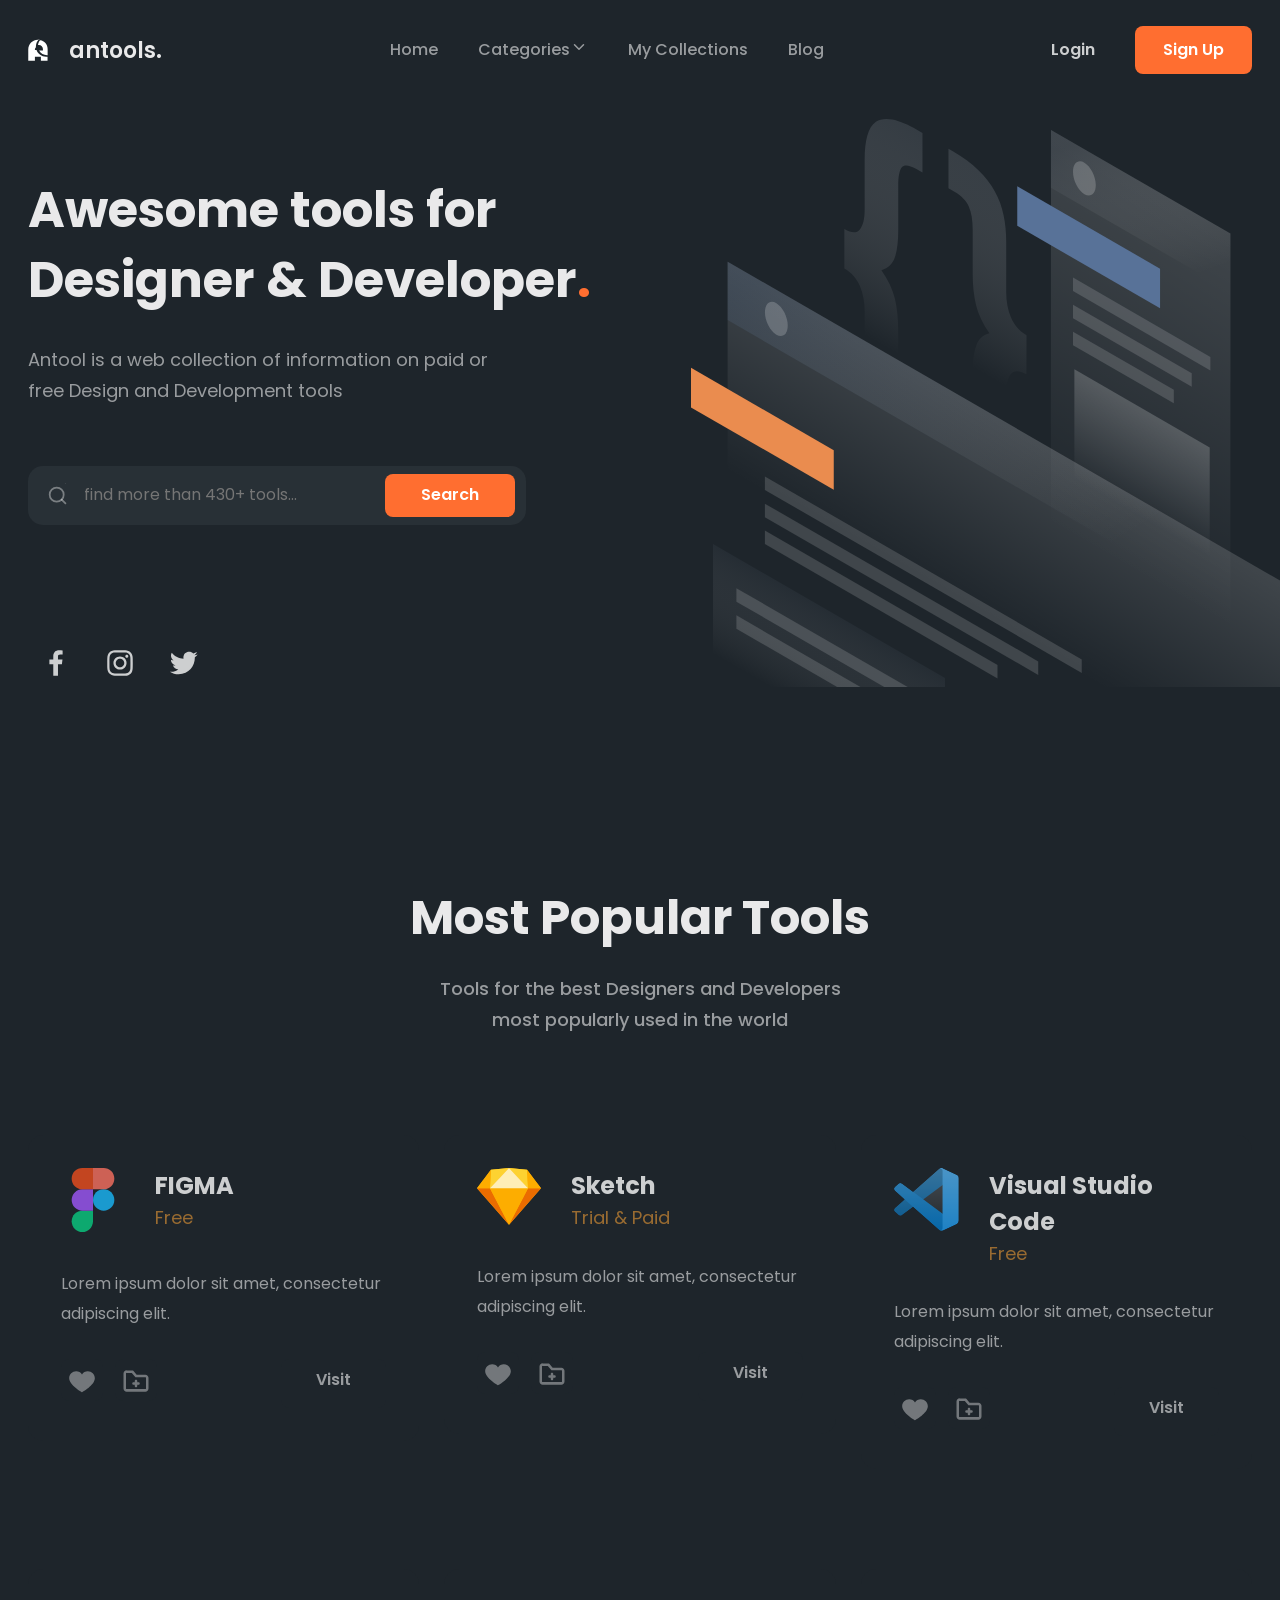
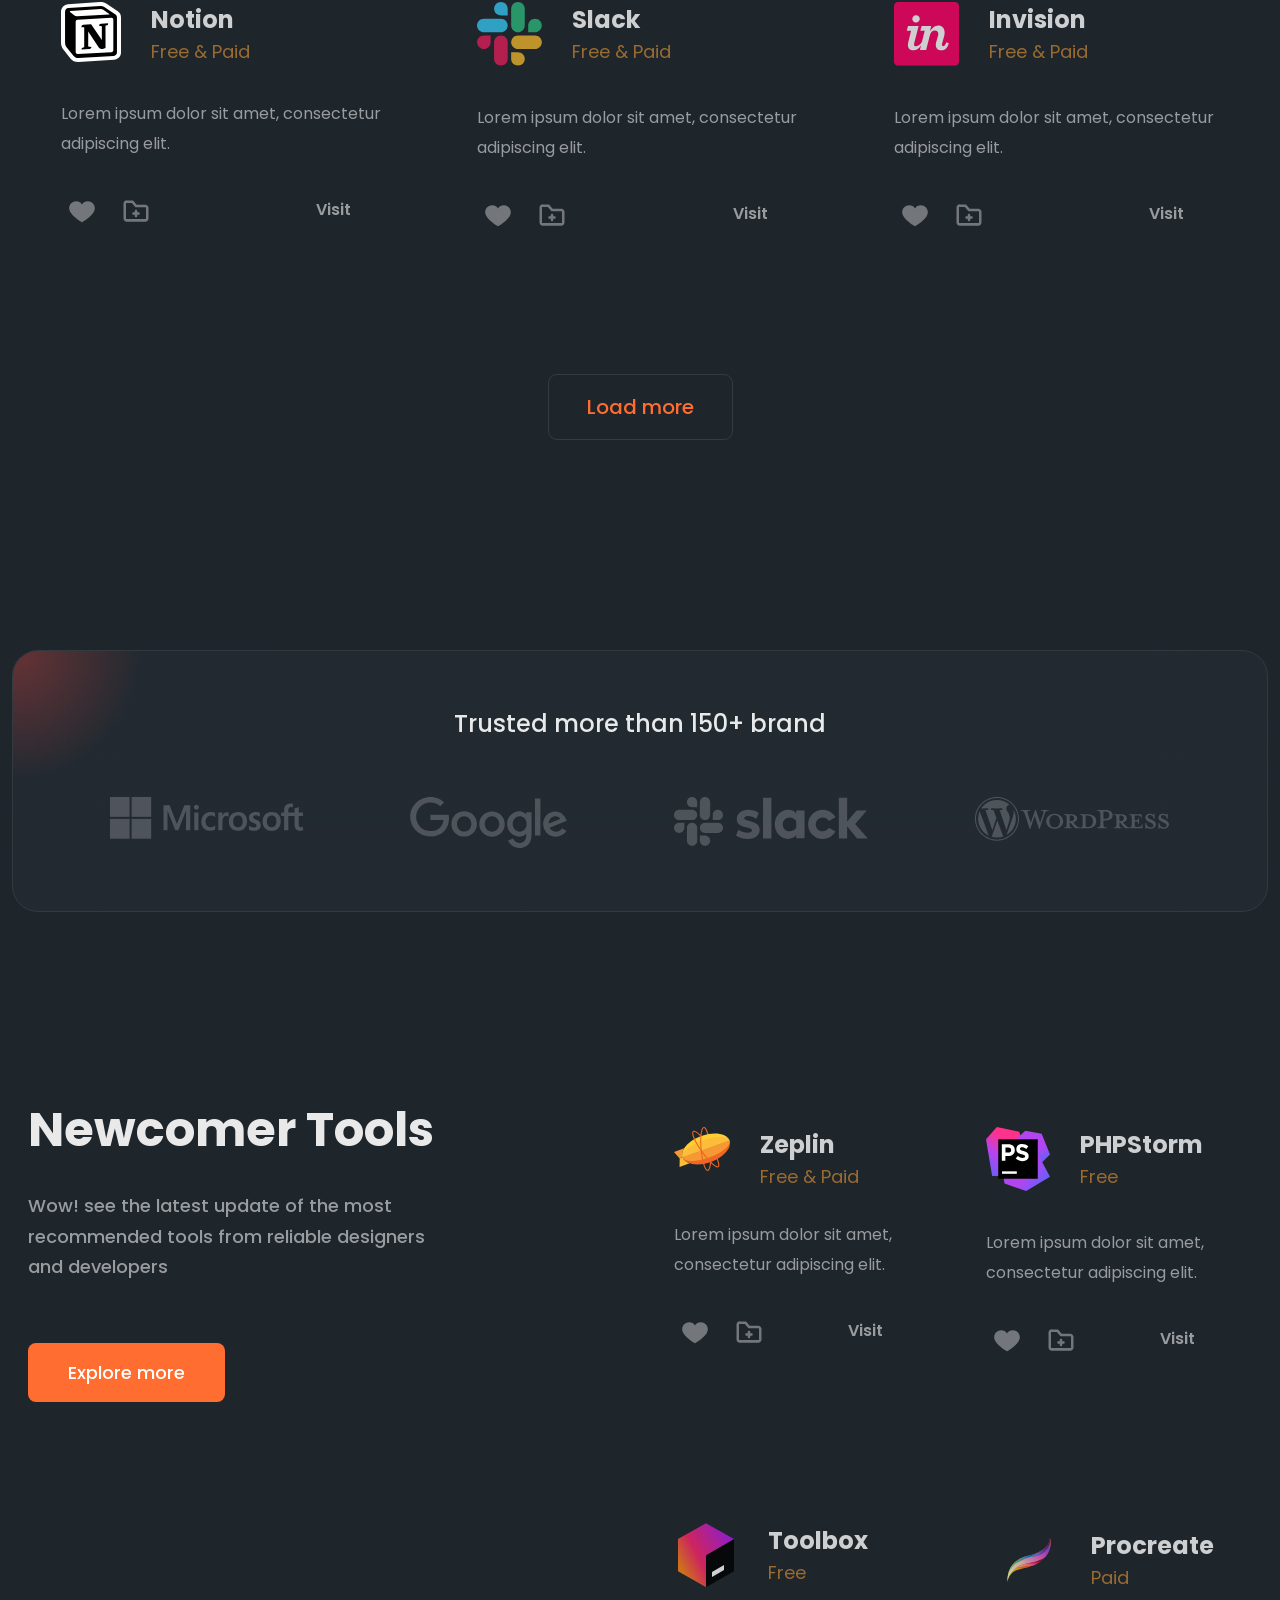
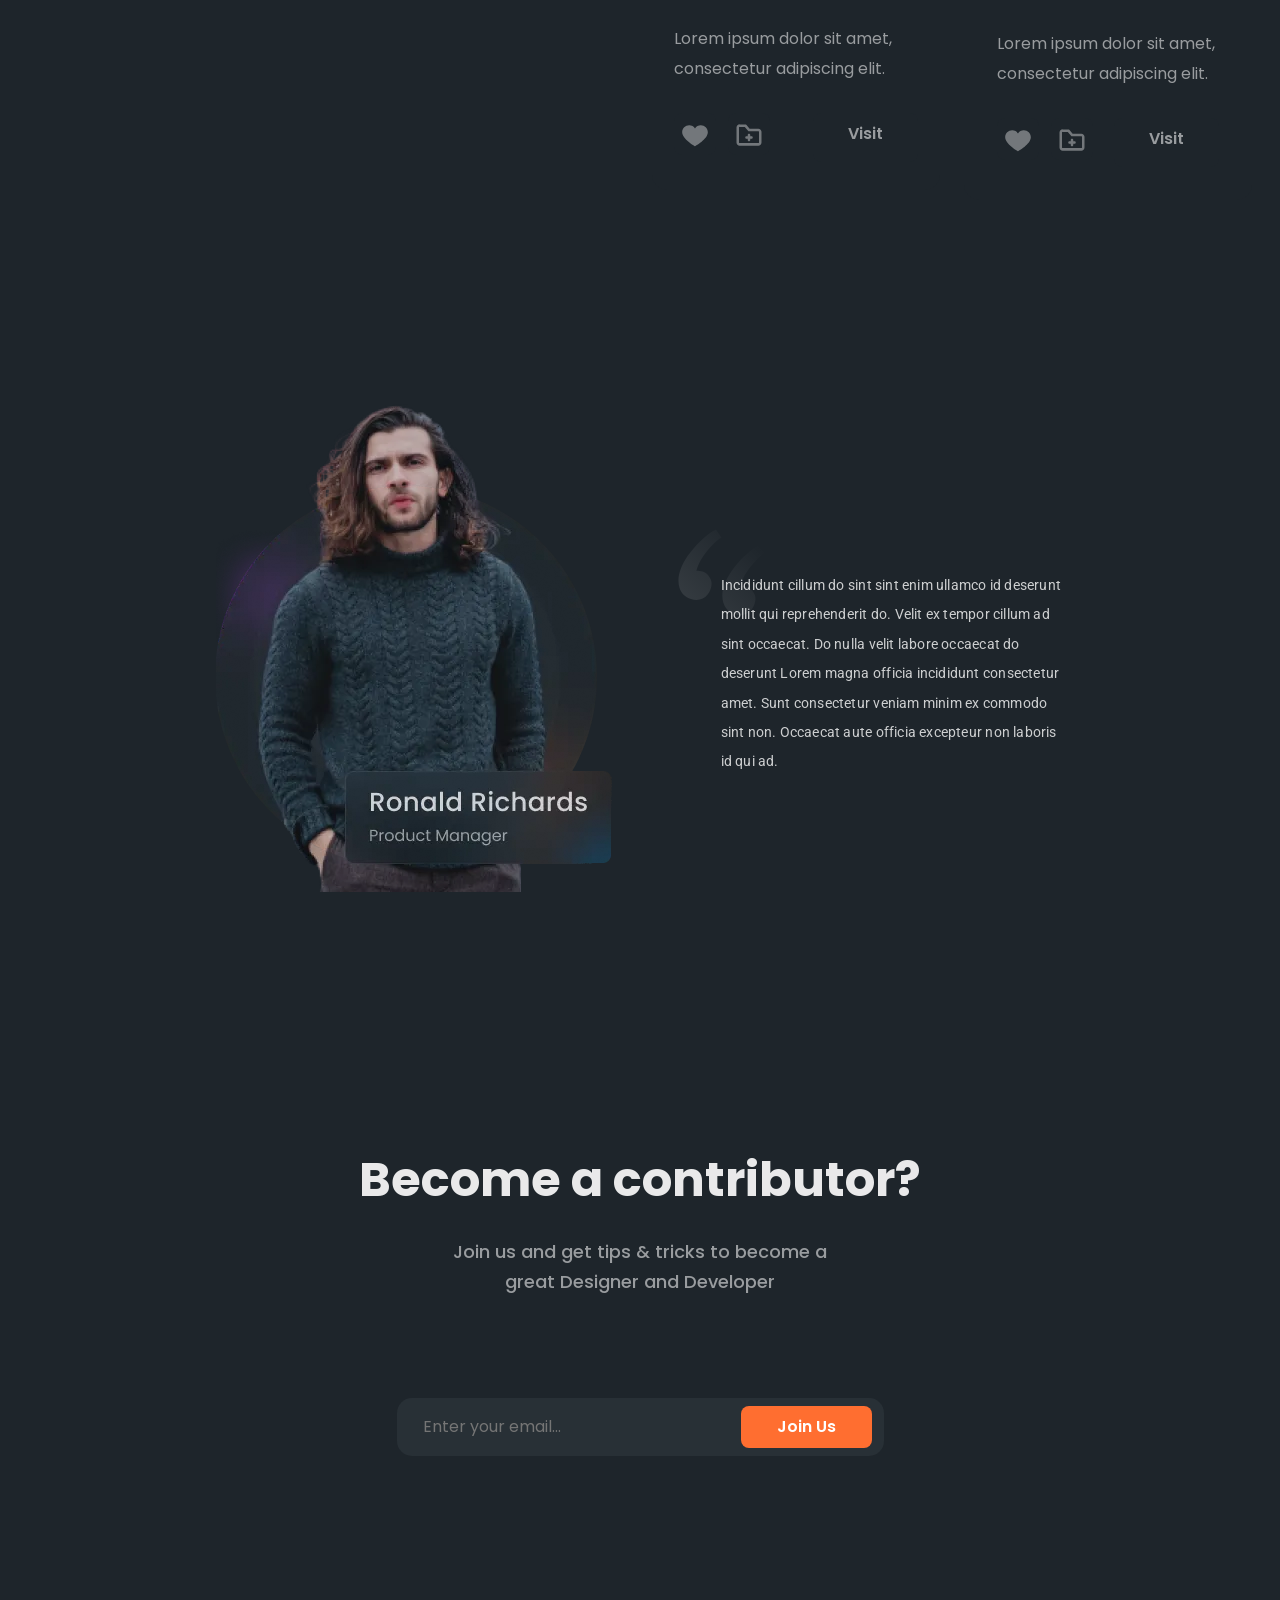
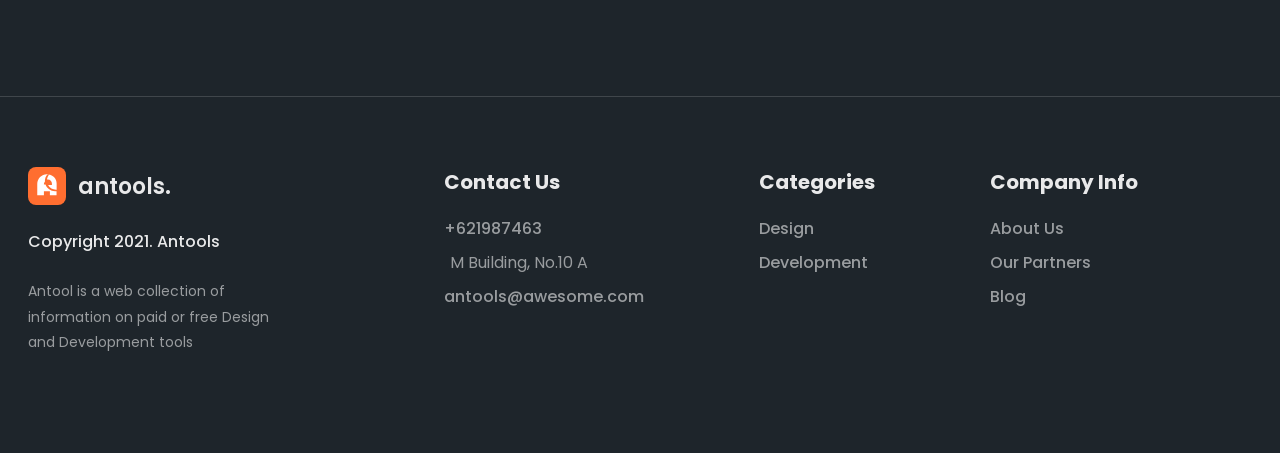
==== commit d100a522: "add transition" ====
--- a/index.html
+++ b/index.html
@@ -35,7 +35,7 @@
         </div>
         <nav class="nav">
           <ul class="nav-list">
-            <li class="nav-item"><a class="nav-link" href="#">Home</a></li>
+            <li class="nav-item"><a class="nav-link" href="#home">Home</a></li>
             <li class="nav-item">
               <a class="nav-link categories-menu" href="#">Categories</a>
               <a class="categories-menu-chevron" href="#"
@@ -46,9 +46,9 @@
               /></a>
             </li>
             <li class="nav-item">
-              <a class="nav-link" href="#">My Collections</a>
-            </li>
-            <li class="nav-item"><a class="nav-link" href="#">Blog</a></li>
+              <a class="nav-link" href="#collection">My Collections</a>
+            </li>
+            <li class="nav-item"><a class="nav-link" href="#blog">Blog</a></li>
           </ul>
         </nav>
         <div class="header-action">
@@ -64,7 +64,7 @@
       </div>
     </header>
     <main class="main">
-      <section class="hero">
+      <section class="hero" id="home">
         <div class="container">
           <div class="hero-body">
             <div class="hero-content">
@@ -128,7 +128,7 @@
           </div>
         </div>
       </section>
-      <section class="tools">
+      <section class="tools" id="collection">
         <div class="container tools-container">
           <div class="tools-meta">
             <h2 class="tools-title">Most Popular Tools</h2>
@@ -528,7 +528,7 @@
           </div>
         </div>
       </section>
-      <section class="manager">
+      <section class="manager" id="blog">
         <div class="container manager-container">
           <h2 hidden>Product Manager</h2>
           <div class="manager-photo">
--- a/src/style/style.css
+++ b/src/style/style.css
@@ -11,6 +11,9 @@
   --backgroundColorSecond: #283036;
   --colorBorder: rgba(255, 255, 255, 0.1);
 }
+html {
+  scroll-behavior: smooth;
+}
 body {
   background-color: var(--backgroundColor);
   font-family: var(--textPrimary);
@@ -27,6 +30,14 @@
 }
 .header {
   padding-top: 26px;
+
+  width: 100%;
+  position: fixed;
+  left: 0;
+  top: 0;
+  z-index: 100;
+  background-color: var(--backgroundColor);
+  min-height: 100px;
 }
 .logo {
   font-weight: 600;
@@ -81,6 +92,7 @@
 .action-link {
   font-weight: 600;
   color: var(--colorTitle);
+  transition: color 500ms ease;
 }
 .action-link:hover {
   color: var(--colorAccent);
@@ -92,6 +104,7 @@
   border-radius: 8px;
   background-color: var(--colorAccent);
   display: inline-block;
+  transition: background-color 500ms ease, color 500ms ease;
 }
 .action-button:hover {
   background-color: transparent;
@@ -102,7 +115,7 @@
   background-image: url(../images/illustration.svg);
   background-repeat: no-repeat;
   background-position: right bottom;
-  padding-top: 105px;
+  padding-top: 175px;
 }
 .hero-body {
   display: flex;
@@ -136,9 +149,10 @@
   border-radius: 15px;
   padding: 8px 11px 8px 19px;
   max-width: 498px;
-  transition: 0.5s;
+  transition: background-color 1s ease, box-shadow 1s ease;
 }
 .hero-form:hover {
+  transition: background-color 0.5s ease, box-shadow 0.5s ease;
   background-color: rgba(0, 0, 0, 0.1);
   box-shadow: 0px 0px 10px 5px var(--backgroundColorSecond);
 }
@@ -173,10 +187,15 @@
   border-radius: 8px;
   background-color: var(--colorAccent);
   display: inline-block;
+  transition-property: background-color, color;
+  transition-duration: 1s;
+  transition-timing-function: ease;
 }
 .hero-button:hover {
+  transition-property: background-color, color;
+  transition-duration: 0.5s;
+  transition-timing-function: ease;
   background-color: transparent;
-  color: var(--colorTextLink);
   outline: 1px solid var(--colorAccent);
   color: var(--colorAccent);
 }
@@ -334,6 +353,9 @@
   border-radius: 8px;
   background-color: var(--backgroundColor);
   display: inline-block;
+  transition-property: background-color, color;
+  transition-duration: 0.5s;
+  transition-timing-function: ease;
 }
 .app-content > .app-link:hover {
   background-color: transparent;
@@ -348,6 +370,9 @@
   outline: 1px solid var(--colorBorder);
   border-radius: 8px;
   display: inline-block;
+  transition-property: background-color, color;
+  transition-duration: 1s;
+  transition-timing-function: ease;
 }
 .tools-link:hover {
   background-color: var(--colorAccent);
@@ -421,6 +446,9 @@
   border-radius: 8px;
   background-color: var(--colorAccent);
   display: inline-block;
+  transition-property: background-color, color;
+  transition-duration: 1s;
+  transition-timing-function: ease;
 }
 .new-tools-button:hover {
   background-color: transparent;
@@ -495,9 +523,10 @@
   border-radius: 15px;
   padding: 8px 12px 8px 24px;
   max-width: 550px;
-  transition: 0.5s;
+  transition: background-color 1s ease, box-shadow 1s ease;
 }
 .registration-form:hover {
+  transition: background-color 0.5s ease, box-shadow 0.5s ease;
   background-color: rgba(0, 0, 0, 0.1);
   box-shadow: 0px 0px 10px 5px var(--backgroundColorSecond);
 }
@@ -516,8 +545,14 @@
   background-color: var(--colorAccent);
   padding: 12px 36px;
   border-radius: 8px;
+  transition-property: background-color, color;
+  transition-duration: 1s;
+  transition-timing-function: ease;
 }
 .registration-button:hover {
+  transition-property: background-color, color;
+  transition-duration: 0.5s;
+  transition-timing-function: ease;
   background-color: transparent;
   color: var(--colorTextLink);
   outline: 1px solid var(--colorAccent);
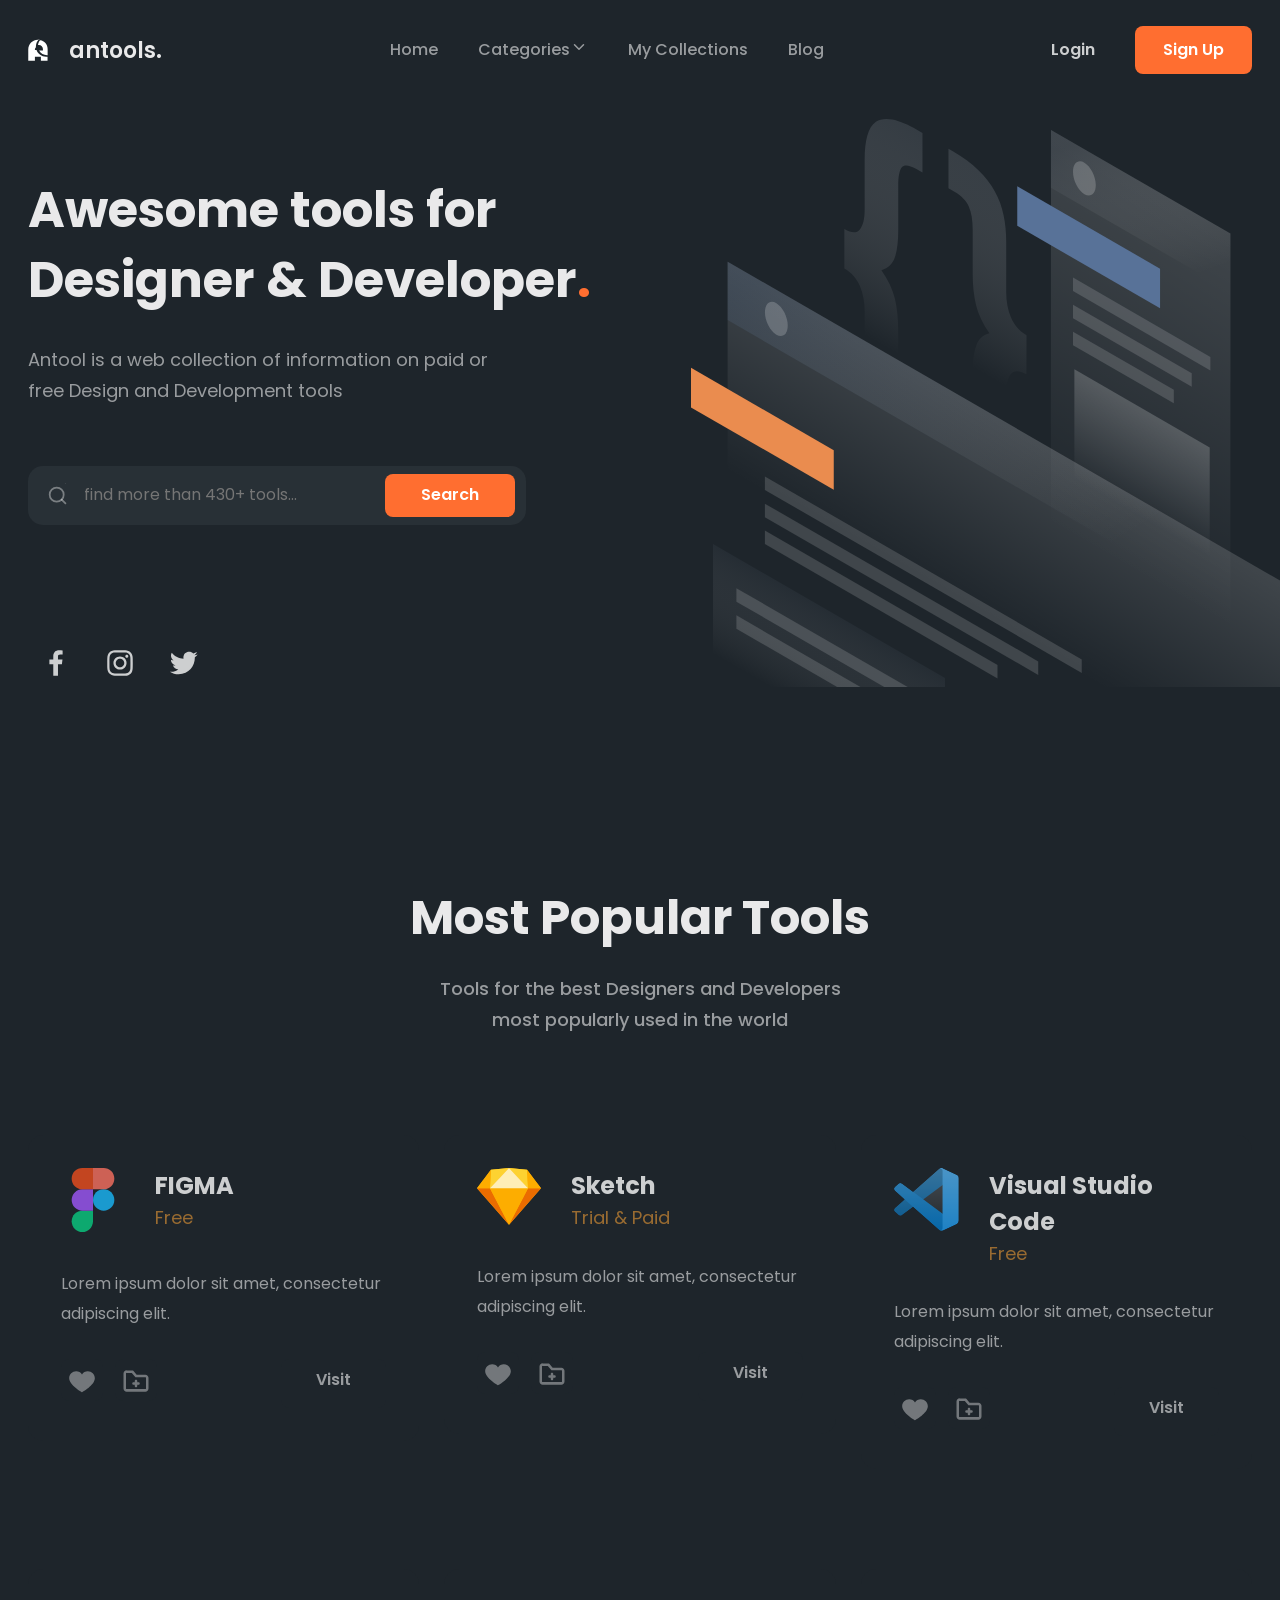
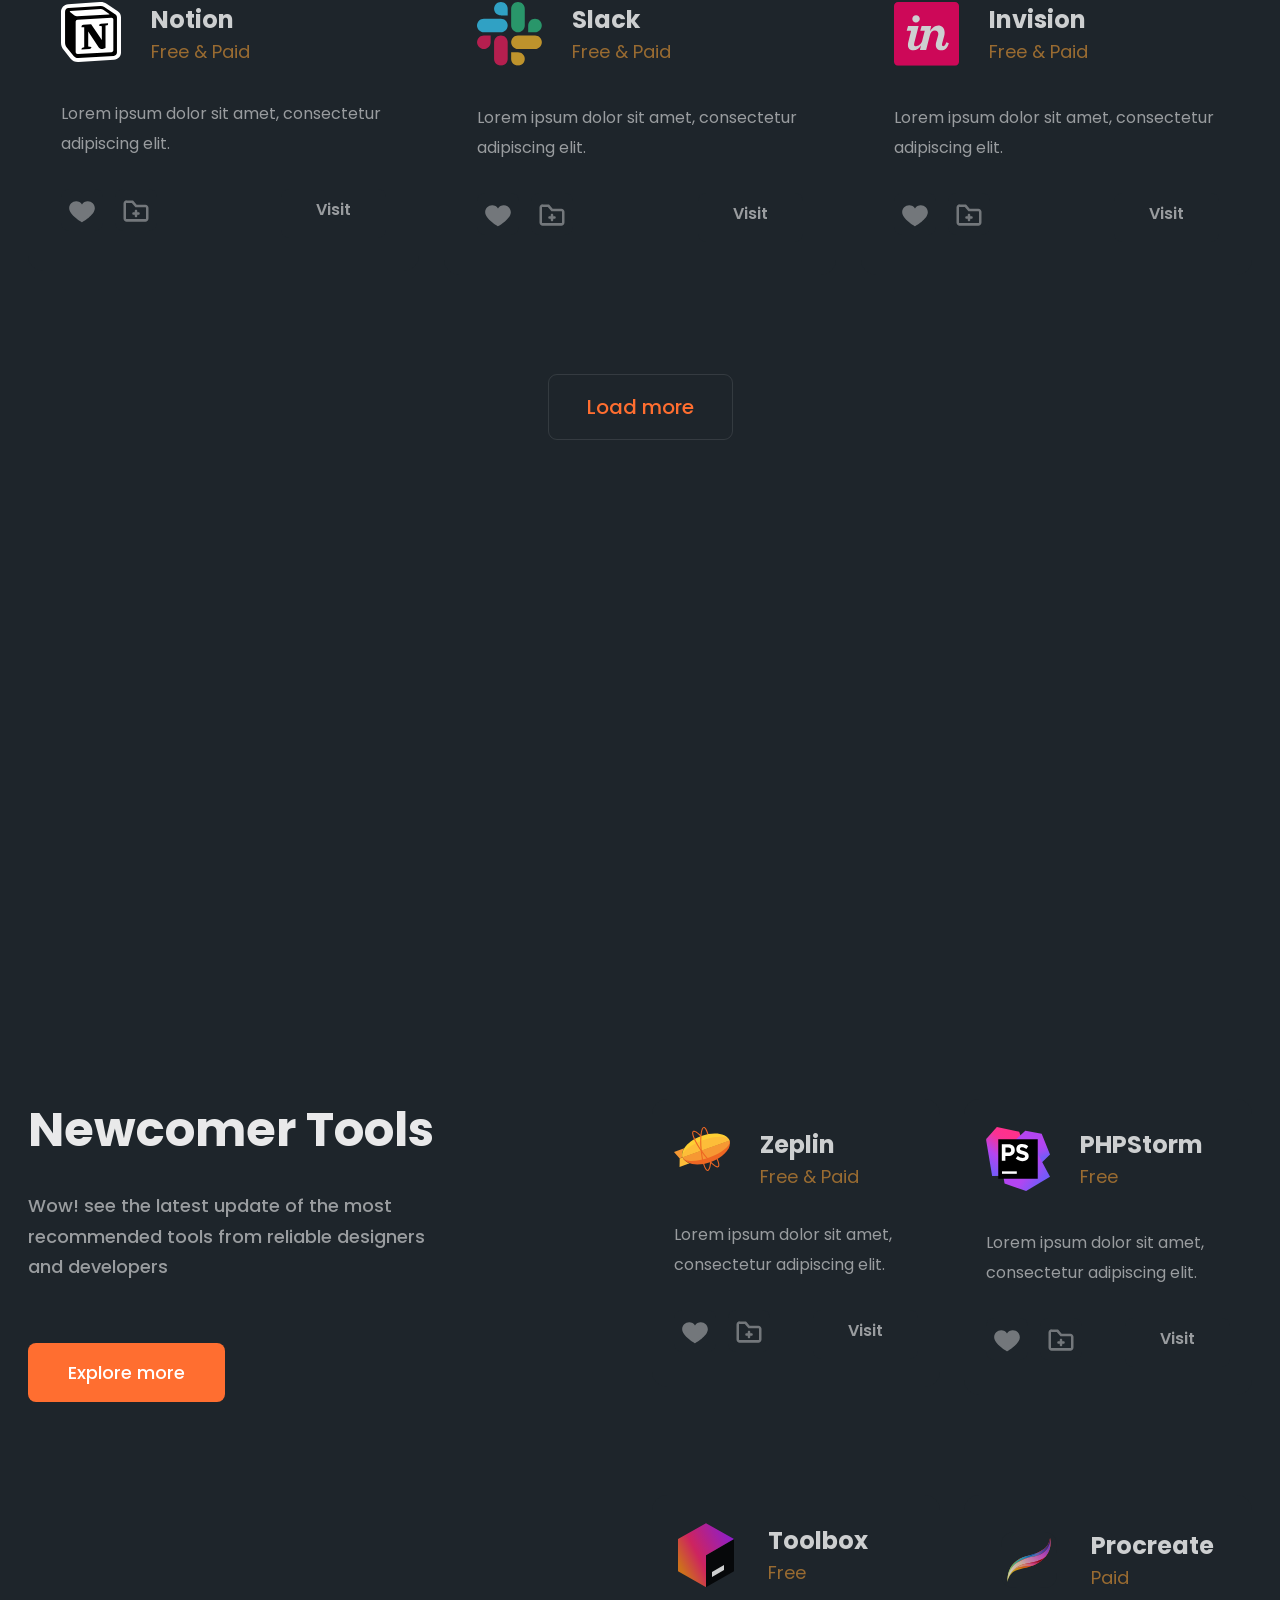
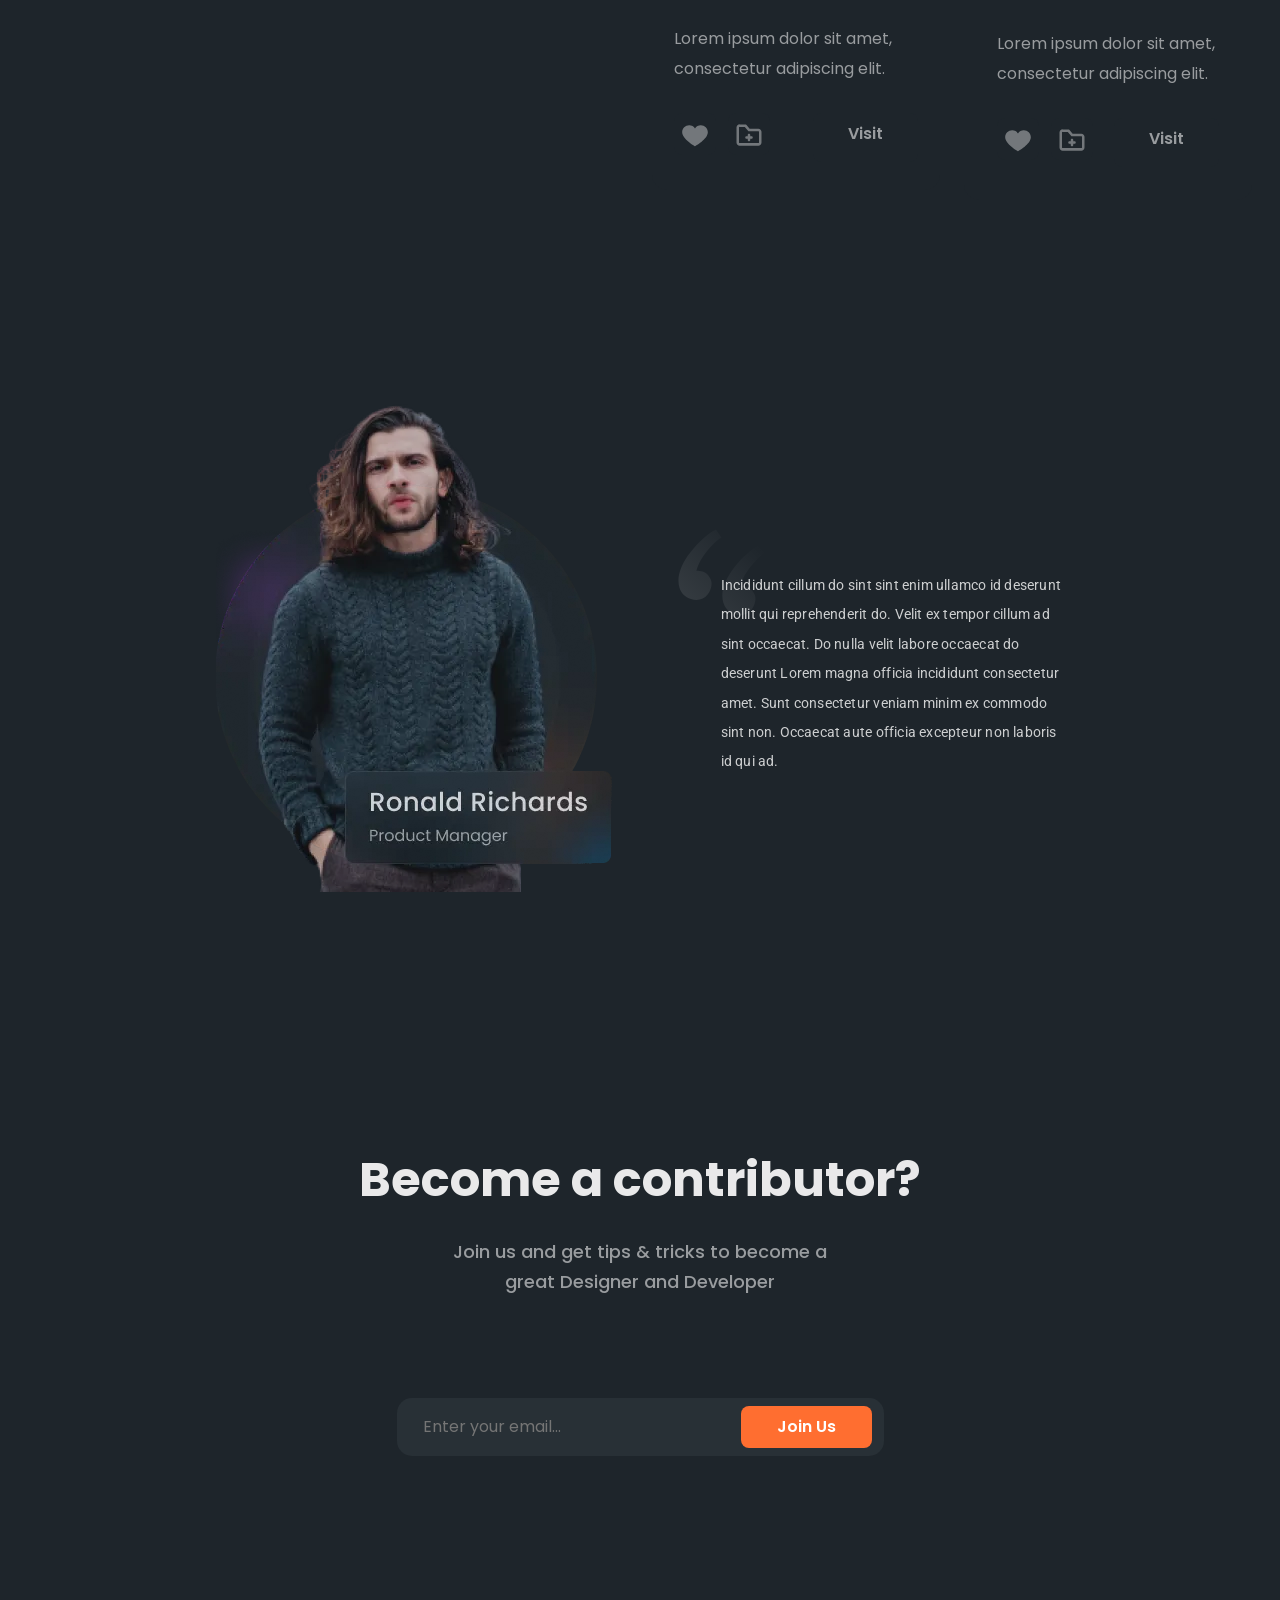
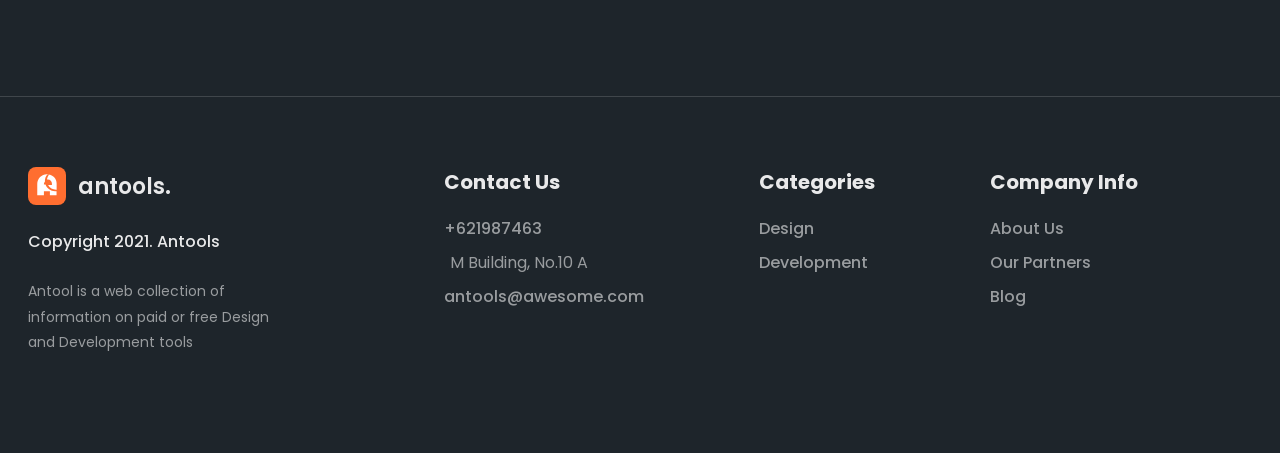
==== commit 92132dd6: "commit for commit" ====
--- a/index.html
+++ b/index.html
@@ -4,12 +4,14 @@
     <meta charset="UTF-8" />
     <meta name="viewport" content="width=device-width, initial-scale=1.0" />
     <title>antools.</title>
+    <!-- font -->
     <link rel="preconnect" href="https://fonts.googleapis.com" />
     <link rel="preconnect" href="https://fonts.gstatic.com" crossorigin />
     <link
       href="https://fonts.googleapis.com/css2?family=Poppins:wght@400;500;600&family=Roboto&display=swap"
       rel="stylesheet"
     />
+    <!-- modern normalize -->
     <link
       rel="stylesheet"
       href="https://cdnjs.cloudflare.com/ajax/libs/modern-normalize/3.0.1/modern-normalize.min.css"
@@ -17,10 +19,15 @@
       crossorigin="anonymous"
       referrerpolicy="no-referrer"
     />
+    <!-- ====== -->
+    <link href="https://unpkg.com/aos@2.3.1/dist/aos.css" rel="stylesheet" />
+    <!-- link -->
     <link rel="stylesheet" href="./src/style/reset.css" />
+    <!-- link -->
     <link rel="stylesheet" href="./src/style/style.css" />
   </head>
   <body>
+    <!-- ~~~~~~~~~~~~~~~~~~~~~~~~~~~~~~~~~~~~~~~~~~~~~~header~~~~~~~~~~~~~~~~~~~~~~~~~~~~~~~~~~~~~~~~~~~~~~ -->
     <header class="header">
       <div class="container header-container">
         <div class="logo-content">
@@ -64,6 +71,7 @@
       </div>
     </header>
     <main class="main">
+      <!-- ~~~~~~~~~~~~~~~~~~~~~~~~~~~~~~~~~~~~~~~~~~~~~~section-1~~~~~~~~~~~~~~~~~~~~~~~~~~~~~~~~~~~~~~~~~~~ -->
       <section class="hero" id="home">
         <div class="container">
           <div class="hero-body">
@@ -128,6 +136,7 @@
           </div>
         </div>
       </section>
+      <!-- ~~~~~~~~~~~~~~~~~~~~~~~~~~~~~~~~~~~~~~~~~~~~~~section-2~~~~~~~~~~~~~~~~~~~~~~~~~~~~~~~~~~~~~~~~~~~ -->
       <section class="tools" id="collection">
         <div class="container tools-container">
           <div class="tools-meta">
@@ -139,6 +148,7 @@
           </div>
           <div class="gallery-meta">
             <ul class="gallery-list">
+              <!-- 1 -->
               <li class="gallery-item">
                 <article class="app">
                   <div class="app-top">
@@ -172,6 +182,7 @@
                   </div>
                 </article>
               </li>
+              <!-- 2 -->
               <li class="gallery-item">
                 <article class="app">
                   <div class="app-top">
@@ -203,6 +214,7 @@
                   </div>
                 </article>
               </li>
+              <!-- 3 -->
               <li class="gallery-item">
                 <article class="app">
                   <div class="app-top">
@@ -236,6 +248,7 @@
                   </div>
                 </article>
               </li>
+              <!-- 4 -->
               <li class="gallery-item">
                 <article class="app">
                   <div class="app-top">
@@ -267,6 +280,7 @@
                   </div>
                 </article>
               </li>
+              <!-- 5 -->
               <li class="gallery-item">
                 <article class="app">
                   <div class="app-top">
@@ -298,6 +312,7 @@
                   </div>
                 </article>
               </li>
+              <!-- 6 -->
               <li class="gallery-item">
                 <article class="app">
                   <div class="app-top">
@@ -338,7 +353,12 @@
           </div>
         </div>
       </section>
-      <section class="brand">
+      <!-- ~~~~~~~~~~~~~~~~~~~~~~~~~~~~~~~~~~~~~~~~~~~~~~section-3~~~~~~~~~~~~~~~~~~~~~~~~~~~~~~~~~~~~~~~~~~~ -->
+      <section
+        class="brand"
+        data-aos="fade-up"
+        data-aos-anchor-placement="center-center"
+      >
         <div class="container brand-container">
           <h2 class="brand-title" hidden>brand</h2>
           <p class="brand-text">Trusted more than 150+ brand</p>
@@ -378,6 +398,7 @@
           </ul>
         </div>
       </section>
+      <!-- ~~~~~~~~~~~~~~~~~~~~~~~~~~~~~~~~~~~~~~~~~~~~~~section-4~~~~~~~~~~~~~~~~~~~~~~~~~~~~~~~~~~~~~~~~~~~ -->
       <section class="new-tools">
         <div class="container new-tools-container">
           <div class="new-tools-meta">
@@ -392,6 +413,7 @@
           </div>
           <div class="gallery-meta new-gallery-meta">
             <ul class="gallery-list new-gallery-list">
+              <!-- 1 -->
               <li class="gallery-item new-gallery-item">
                 <article class="app new-app">
                   <div class="app-top">
@@ -423,6 +445,7 @@
                   </div>
                 </article>
               </li>
+              <!-- 2 -->
               <li class="gallery-item new-gallery-item">
                 <article class="app new-app">
                   <div class="app-top">
@@ -458,6 +481,7 @@
                   </div>
                 </article>
               </li>
+              <!-- 3 -->
               <li class="gallery-item new-gallery-item">
                 <article class="app new-app">
                   <div class="app-top">
@@ -493,6 +517,7 @@
                   </div>
                 </article>
               </li>
+              <!-- 4 -->
               <li class="gallery-item new-gallery-item">
                 <article class="app">
                   <div class="app-top">
@@ -528,6 +553,7 @@
           </div>
         </div>
       </section>
+      <!-- ~~~~~~~~~~~~~~~~~~~~~~~~~~~~~~~~~~~~~~~~~~~~~~section-5~~~~~~~~~~~~~~~~~~~~~~~~~~~~~~~~~~~~~~~~~~~ -->
       <section class="manager" id="blog">
         <div class="container manager-container">
           <h2 hidden>Product Manager</h2>
@@ -547,6 +573,7 @@
           </p>
         </div>
       </section>
+      <!-- ~~~~~~~~~~~~~~~~~~~~~~~~~~~~~~~~~~~~~~~~~~~~~~section-6~~~~~~~~~~~~~~~~~~~~~~~~~~~~~~~~~~~~~~~~~~~ -->
       <section class="registration">
         <div class="container registration-container">
           <div class="registration-text">
@@ -567,6 +594,7 @@
         </div>
       </section>
     </main>
+    <!-- ~~~~~~~~~~~~~~~~~~~~~~~~~~~~~~~~~~~~~~~~~~~~~~footer~~~~~~~~~~~~~~~~~~~~~~~~~~~~~~~~~~~~~~~~~~~~~~ -->
     <footer class="footer">
       <div class="container footer-container">
         <div class="footer-info">
@@ -656,5 +684,9 @@
       </div>
     </footer>
     <script src="./src/js/index.js" type="module"></script>
+    <script src="https://unpkg.com/aos@2.3.1/dist/aos.js"></script>
+    <script>
+      AOS.init();
+    </script>
   </body>
 </html>
--- a/src/style/style.css
+++ b/src/style/style.css
@@ -1,6 +1,9 @@
+/* ~~~~~~~~~~~~~~~~~~~~~~~~~~~~~~~~~~~~~~~~~~~~~~change~~~~~~~~~~~~~~~~~~~~~~~~~~~~~~~~~~~~~~~~~~~~~~ */
 :root {
+  /* font */
   --textPrimary: "Poppins", sans-serif;
   --textForSection5: "Roboto", sans-serif;
+  /* color */
   --colorTextPrimary: rgba(255, 255, 255, 0.55);
   --colorSecondText: rgba(255, 255, 255, 0.9);
   --colorTitle: rgba(255, 255, 255, 0.78);
@@ -11,6 +14,7 @@
   --backgroundColorSecond: #283036;
   --colorBorder: rgba(255, 255, 255, 0.1);
 }
+/* ~~~~~~~~~~~~~~~~~~~~~~~~~~~~~~~~~~~~~~~~~~~~~~global~~~~~~~~~~~~~~~~~~~~~~~~~~~~~~~~~~~~~~~~~~~~~~ */
 html {
   scroll-behavior: smooth;
 }
@@ -28,6 +32,7 @@
   margin-left: auto;
   margin-right: auto;
 }
+/* ~~~~~~~~~~~~~~~~~~~~~~~~~~~~~~~~~~~~~~~~~~~~~~header~~~~~~~~~~~~~~~~~~~~~~~~~~~~~~~~~~~~~~~~~~~~~~ */
 .header {
   padding-top: 26px;
 
@@ -111,6 +116,7 @@
   color: var(--colorAccent);
   outline: 1px solid var(--colorAccent);
 }
+/* ~~~~~~~~~~~~~~~~~~~~~~~~~~~~~~~~~~~~~~~~~~~~~~section-1~~~~~~~~~~~~~~~~~~~~~~~~~~~~~~~~~~~~~~~~~~~ */
 .hero {
   background-image: url(../images/illustration.svg);
   background-repeat: no-repeat;
@@ -215,6 +221,7 @@
   width: 34px;
   height: 34px;
 }
+/* ~~~~~~~~~~~~~~~~~~~~~~~~~~~~~~~~~~~~~~~~~~~~~~section-2~~~~~~~~~~~~~~~~~~~~~~~~~~~~~~~~~~~~~~~~~~~ */
 .tools {
   padding-top: 200px;
 }
@@ -379,6 +386,7 @@
   outline: 1px solid transparent;
   color: var(--backgroundColor);
 }
+/* ~~~~~~~~~~~~~~~~~~~~~~~~~~~~~~~~~~~~~~~~~~~~~~section-3~~~~~~~~~~~~~~~~~~~~~~~~~~~~~~~~~~~~~~~~~~~ */
 .brand {
   padding: 212px 0 188px;
 }
@@ -413,6 +421,7 @@
 .brand-link:hover {
   opacity: 0.5;
 }
+/* ~~~~~~~~~~~~~~~~~~~~~~~~~~~~~~~~~~~~~~~~~~~~~~section-4~~~~~~~~~~~~~~~~~~~~~~~~~~~~~~~~~~~~~~~~~~~ */
 .new-tools-container {
   display: flex;
   justify-content: space-between;
@@ -468,6 +477,7 @@
 .new-app {
   padding: 28px 22px;
 }
+/* ~~~~~~~~~~~~~~~~~~~~~~~~~~~~~~~~~~~~~~~~~~~~~~section-5~~~~~~~~~~~~~~~~~~~~~~~~~~~~~~~~~~~~~~~~~~~ */
 .manager {
   padding: 200px 0 250px;
 }
@@ -490,6 +500,7 @@
   background-repeat: no-repeat;
   background-position: left top;
 }
+/* ~~~~~~~~~~~~~~~~~~~~~~~~~~~~~~~~~~~~~~~~~~~~~~section-6~~~~~~~~~~~~~~~~~~~~~~~~~~~~~~~~~~~~~~~~~~~ */
 .registration {
   padding: 0 0 240px;
 }
@@ -558,6 +569,7 @@
   outline: 1px solid var(--colorAccent);
   color: var(--colorAccent);
 }
+/* ~~~~~~~~~~~~~~~~~~~~~~~~~~~~~~~~~~~~~~~~~~~~~~footer~~~~~~~~~~~~~~~~~~~~~~~~~~~~~~~~~~~~~~~~~~~~~~ */
 .footer {
   padding: 70px 0 98px;
   border-top: 0.5px solid rgba(255, 255, 255, 0.15);
@@ -616,10 +628,15 @@
   position: fixed;
   background-color: rgba(0, 0, 0, 0.315);
   inset: 0;
+  transition: opacity 0.5s ease;
 }
 .backdrop.is-hidden {
   opacity: 0;
   pointer-events: none;
+}
+/* для анімкі модалке */
+.backdrop.is-hidden .modal {
+  transform: translate(100%);
 }
 .modal {
   background-color: #2c353d;
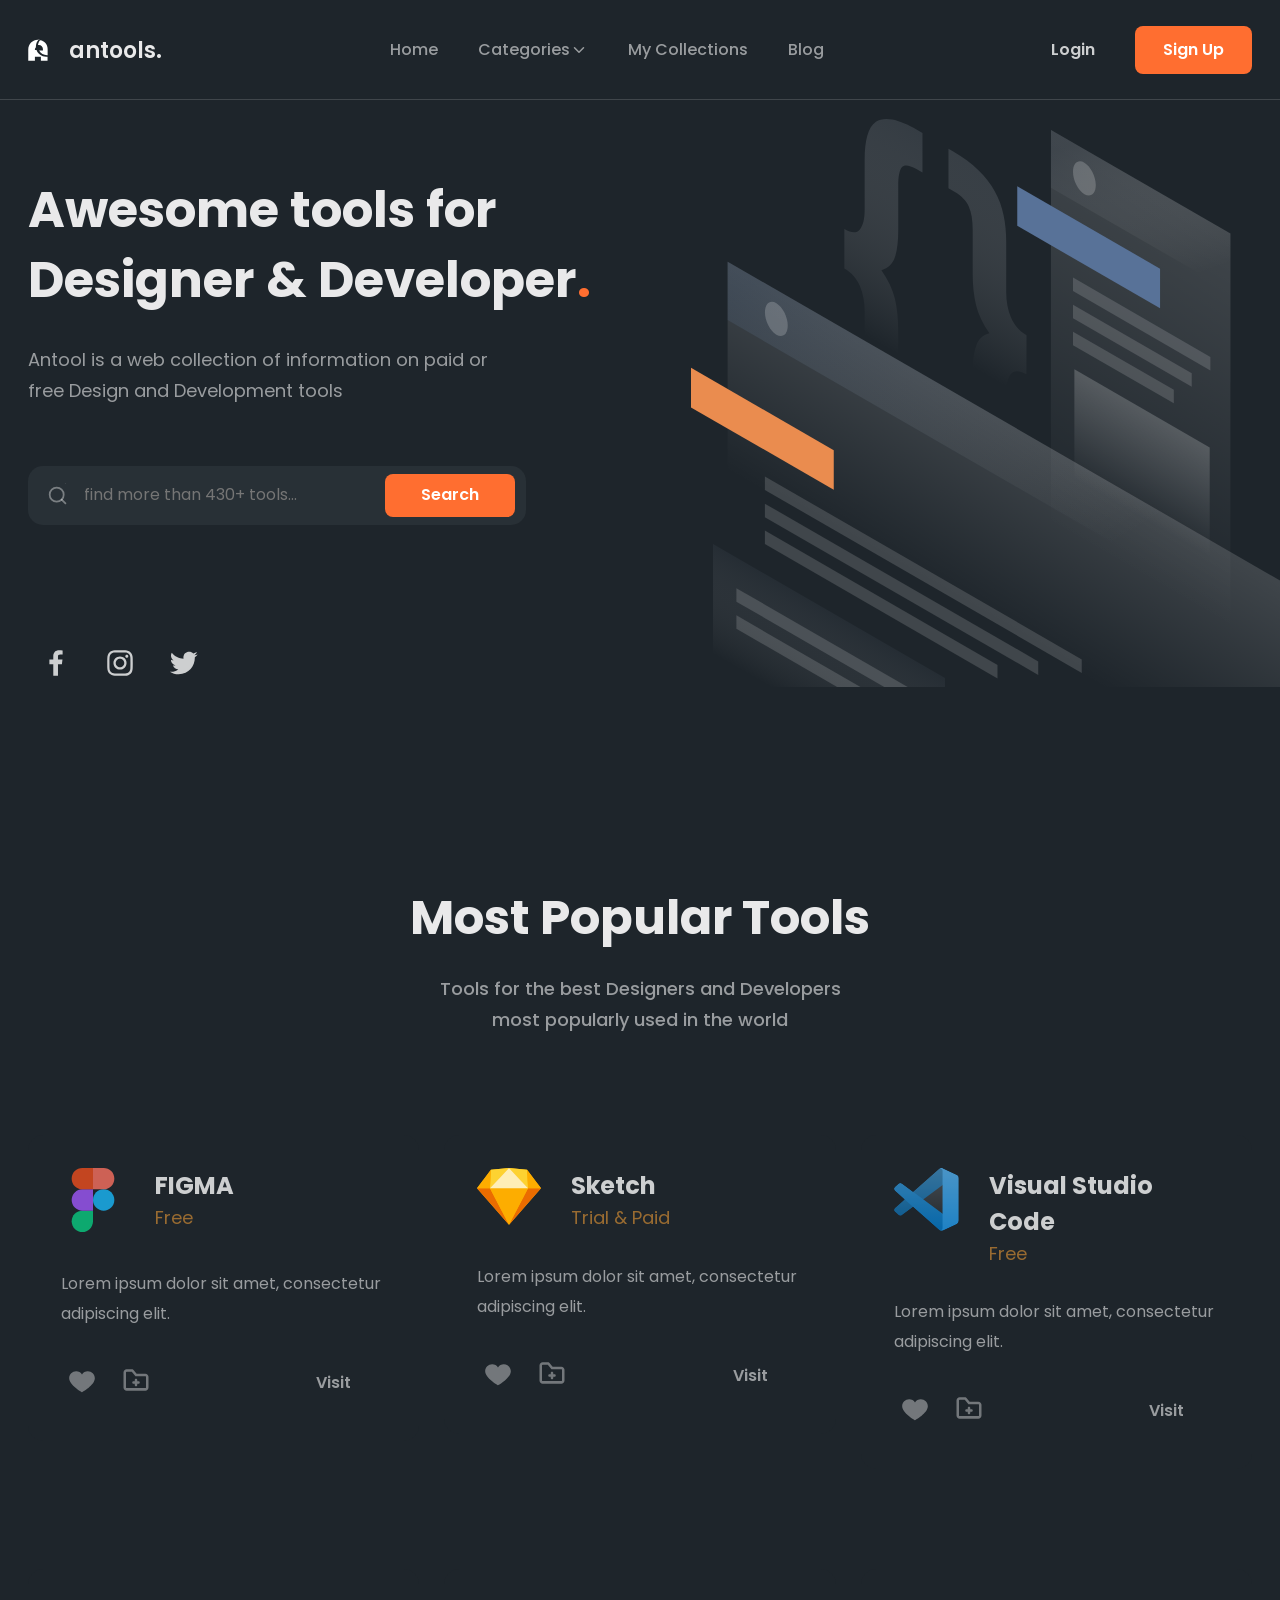
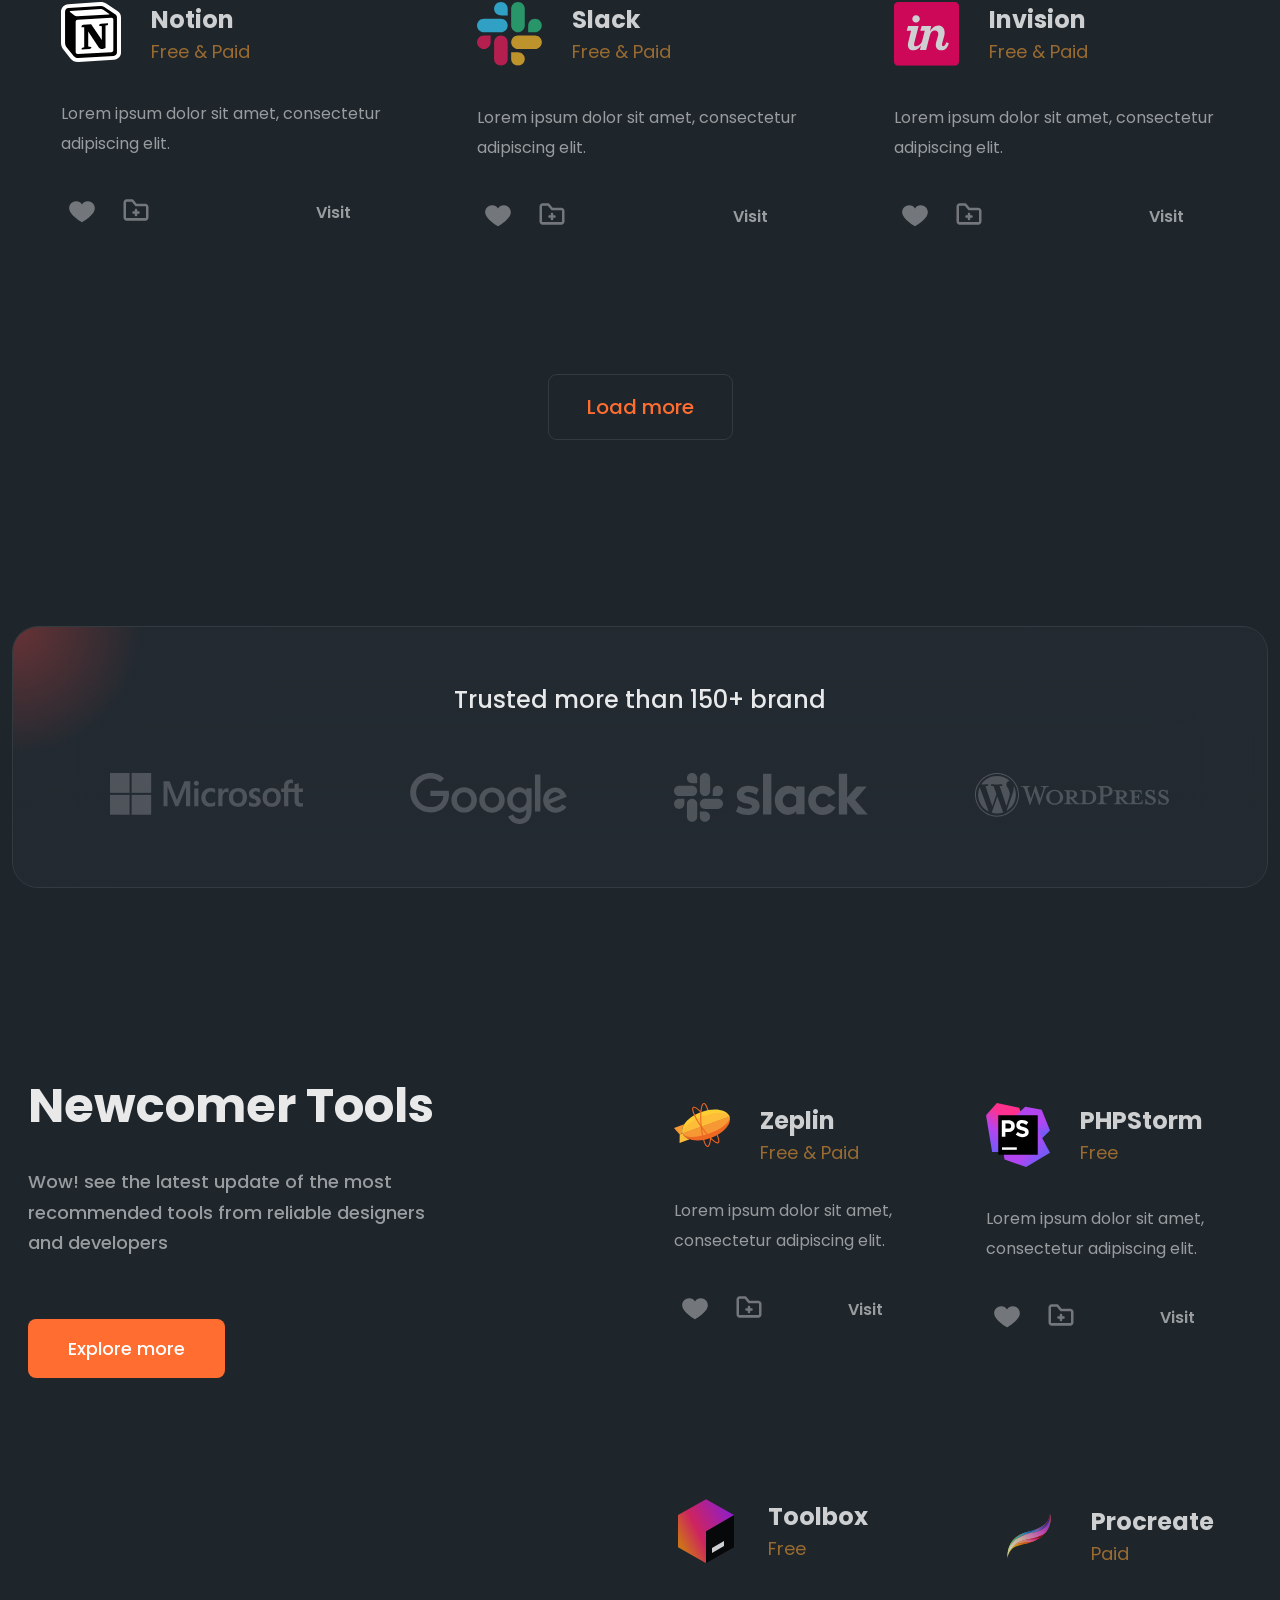
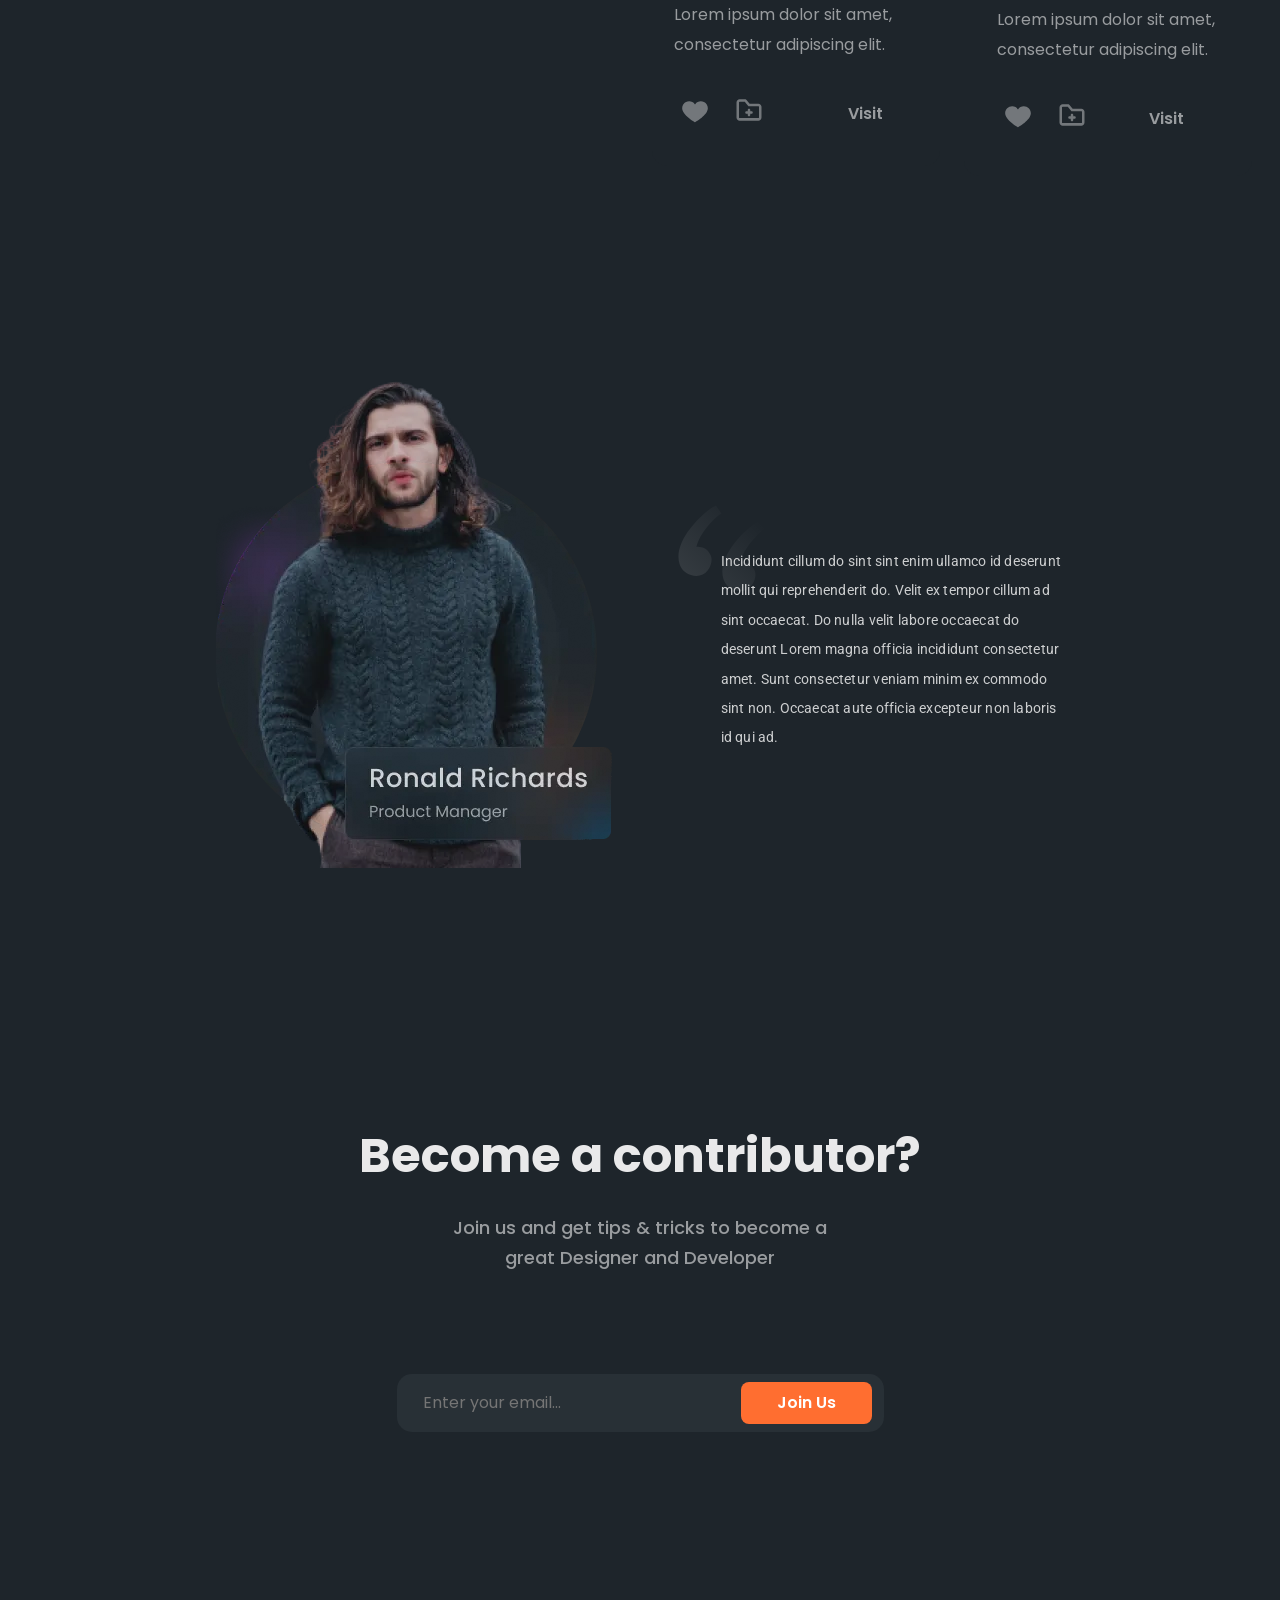
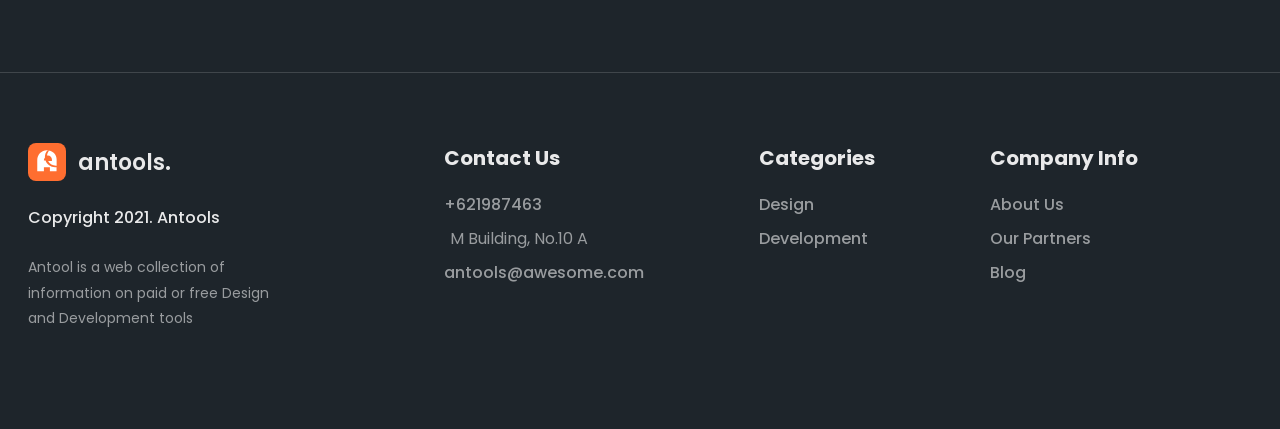
==== commit ffa197ad: "remade some elements" ====
--- a/index.html
+++ b/index.html
@@ -1,4 +1,4 @@
-<!DOCTYPE html>
+<!doctype html>
 <html lang="en">
   <head>
     <meta charset="UTF-8" />
@@ -19,8 +19,6 @@
       crossorigin="anonymous"
       referrerpolicy="no-referrer"
     />
-    <!-- ====== -->
-    <link href="https://unpkg.com/aos@2.3.1/dist/aos.css" rel="stylesheet" />
     <!-- link -->
     <link rel="stylesheet" href="./src/style/reset.css" />
     <!-- link -->
@@ -44,13 +42,15 @@
           <ul class="nav-list">
             <li class="nav-item"><a class="nav-link" href="#home">Home</a></li>
             <li class="nav-item">
-              <a class="nav-link categories-menu" href="#">Categories</a>
-              <a class="categories-menu-chevron" href="#"
-                ><img
-                  class="img-chevron"
-                  src="./src/images/chevron-down.svg"
-                  alt="chevron down"
-              /></a>
+              <div class="categories-meta">
+                <a class="nav-link categories-menu" href="#">Categories</a>
+                <a class="categories-menu-chevron" href="#"
+                  ><img
+                    class="img-chevron"
+                    src="./src/images/chevron-down.svg"
+                    alt="chevron down"
+                /></a>
+              </div>
             </li>
             <li class="nav-item">
               <a class="nav-link" href="#collection">My Collections</a>
@@ -354,11 +354,7 @@
         </div>
       </section>
       <!-- ~~~~~~~~~~~~~~~~~~~~~~~~~~~~~~~~~~~~~~~~~~~~~~section-3~~~~~~~~~~~~~~~~~~~~~~~~~~~~~~~~~~~~~~~~~~~ -->
-      <section
-        class="brand"
-        data-aos="fade-up"
-        data-aos-anchor-placement="center-center"
-      >
+      <section class="brand">
         <div class="container brand-container">
           <h2 class="brand-title" hidden>brand</h2>
           <p class="brand-text">Trusted more than 150+ brand</p>
@@ -684,9 +680,5 @@
       </div>
     </footer>
     <script src="./src/js/index.js" type="module"></script>
-    <script src="https://unpkg.com/aos@2.3.1/dist/aos.js"></script>
-    <script>
-      AOS.init();
-    </script>
   </body>
 </html>
--- a/src/style/style.css
+++ b/src/style/style.css
@@ -43,11 +43,16 @@
   z-index: 100;
   background-color: var(--backgroundColor);
   min-height: 100px;
+  border-bottom: 0.1px solid rgba(255, 255, 255, 0.15);
 }
 .logo {
   font-weight: 600;
   font-size: 22px;
   color: var(--colorSecondText);
+  transition: color 500ms linear;
+}
+.logo-link:hover .logo {
+  color: var(--colorAccent);
 }
 .logo-link {
   display: flex;
@@ -89,6 +94,14 @@
 .nav-link:hover:after {
   width: 100%;
 }
+.categories-meta {
+  display: flex;
+  align-items: center;
+}
+.categories-menu-chevron {
+  height: 18px;
+  width: 18px;
+}
 .action-list {
   display: flex;
   align-items: center;
@@ -109,7 +122,9 @@
   border-radius: 8px;
   background-color: var(--colorAccent);
   display: inline-block;
-  transition: background-color 500ms ease, color 500ms ease;
+  transition:
+    background-color 500ms ease,
+    color 500ms ease;
 }
 .action-button:hover {
   background-color: transparent;
@@ -155,10 +170,15 @@
   border-radius: 15px;
   padding: 8px 11px 8px 19px;
   max-width: 498px;
-  transition: background-color 1s ease, box-shadow 1s ease;
-}
-.hero-form:hover {
-  transition: background-color 0.5s ease, box-shadow 0.5s ease;
+  transition:
+    background-color 1s ease,
+    box-shadow 1s ease;
+}
+.hero-form:hover,
+.hero-form:focus-within {
+  transition:
+    background-color 0.5s ease,
+    box-shadow 0.5s ease;
   background-color: rgba(0, 0, 0, 0.1);
   box-shadow: 0px 0px 10px 5px var(--backgroundColorSecond);
 }
@@ -210,6 +230,9 @@
   display: flex;
   gap: 8px;
 }
+.social-networks-item {
+  transition: opacity 0.3s linear;
+}
 .social-networks-item:hover {
   opacity: 0.6;
 }
@@ -274,11 +297,8 @@
 }
 .app:hover {
   transform: translateY(-20px);
-  background-image: linear-gradient(
-      to left,
-      rgba(44, 53, 61, 0.6),
-      rgba(44, 53, 61, 0.6)
-    ),
+  background-image:
+    linear-gradient(to left, rgba(44, 53, 61, 0.6), rgba(44, 53, 61, 0.6)),
     radial-gradient(
       circle at 85% 3%,
       rgba(255, 110, 48, 0.6) 0% 0%,
@@ -328,12 +348,16 @@
   height: 42px;
   background-image: url(../images/like.svg);
   background-position: center;
-  background-size: cover;
+  background-size: 28px 28px;
+  background-repeat: no-repeat;
+  transition: background-image 0.2s linear;
 }
 .app-heart:checked {
   background-image: url(../images/red-like.svg);
   border-radius: 8px;
-  box-shadow: 0px 1px 3px 0px rgba(0, 0, 0, 0.12),
+  padding: 7px;
+  box-shadow:
+    0px 1px 3px 0px rgba(0, 0, 0, 0.12),
     0px 1px 1px 2px rgba(0, 0, 0, 0.14);
 }
 .app-folder {
@@ -342,12 +366,15 @@
   height: 42px;
   background-image: url(../images/folder-add.svg);
   background-position: center;
-  background-size: cover;
+  background-size: 30px 30px;
+  background-repeat: no-repeat;
+  transition: background-image 0.2s linear;
 }
 .app-folder:checked {
   background-image: url(../images/folder-add-chek.svg);
   border-radius: 8px;
-  box-shadow: 0px 1px 3px 0px rgba(0, 0, 0, 0.12),
+  box-shadow:
+    0px 1px 3px 0px rgba(0, 0, 0, 0.12),
     0px 1px 1px 2px rgba(0, 0, 0, 0.14);
 }
 .app-folder {
@@ -358,8 +385,9 @@
   font-weight: 600;
   padding: 9px 35px;
   border-radius: 8px;
-  background-color: var(--backgroundColor);
-  display: inline-block;
+  background-color: transparent;
+  display: flex;
+  align-items: center;
   transition-property: background-color, color;
   transition-duration: 0.5s;
   transition-timing-function: ease;
@@ -388,7 +416,7 @@
 }
 /* ~~~~~~~~~~~~~~~~~~~~~~~~~~~~~~~~~~~~~~~~~~~~~~section-3~~~~~~~~~~~~~~~~~~~~~~~~~~~~~~~~~~~~~~~~~~~ */
 .brand {
-  padding: 212px 0 188px;
+  padding: 188px 0 188px;
 }
 .brand-container {
   display: flex;
@@ -397,11 +425,8 @@
   gap: 55px;
   padding: 55px 83px 56px 82px;
   border-radius: 25px;
-  background-image: linear-gradient(
-      to left,
-      rgba(44, 53, 61, 0.2),
-      rgba(44, 53, 61, 0.2)
-    ),
+  background-image:
+    linear-gradient(to left, rgba(44, 53, 61, 0.2), rgba(44, 53, 61, 0.2)),
     radial-gradient(
       circle at top left,
       rgba(255, 72, 66, 0.4) 0% 0%,
@@ -418,8 +443,15 @@
   display: flex;
   gap: 107px;
 }
+.brand-link {
+  display: inline-block;
+  transition:
+    opacity 0.3s linear,
+    transform 0.2s linear;
+}
 .brand-link:hover {
   opacity: 0.5;
+  transform: scale(1.05);
 }
 /* ~~~~~~~~~~~~~~~~~~~~~~~~~~~~~~~~~~~~~~~~~~~~~~section-4~~~~~~~~~~~~~~~~~~~~~~~~~~~~~~~~~~~~~~~~~~~ */
 .new-tools-container {
@@ -456,7 +488,7 @@
   background-color: var(--colorAccent);
   display: inline-block;
   transition-property: background-color, color;
-  transition-duration: 1s;
+  transition-duration: 0.5s;
   transition-timing-function: ease;
 }
 .new-tools-button:hover {
@@ -534,10 +566,15 @@
   border-radius: 15px;
   padding: 8px 12px 8px 24px;
   max-width: 550px;
-  transition: background-color 1s ease, box-shadow 1s ease;
-}
-.registration-form:hover {
-  transition: background-color 0.5s ease, box-shadow 0.5s ease;
+  transition:
+    background-color 1s ease,
+    box-shadow 1s ease;
+}
+.registration-form:hover,
+.registration-form:focus-within {
+  transition:
+    background-color 0.5s ease,
+    box-shadow 0.5s ease;
   background-color: rgba(0, 0, 0, 0.1);
   box-shadow: 0px 0px 10px 5px var(--backgroundColorSecond);
 }
@@ -588,6 +625,9 @@
   gap: 12px;
   align-items: center;
 }
+.logo-link-orange:hover .logo {
+  color: var(--colorAccent);
+}
 .footer-info-copyright {
   color: var(--colorSecondText);
 }
@@ -619,6 +659,11 @@
   font-size: 20px;
   color: var(--colorSecondText);
 }
+.contact-link,
+.categories-link,
+.company-link {
+  transition: opacity 0.3s linear;
+}
 .contact-link:hover,
 .categories-link:hover,
 .company-link:hover {
@@ -633,10 +678,6 @@
 .backdrop.is-hidden {
   opacity: 0;
   pointer-events: none;
-}
-/* для анімкі модалке */
-.backdrop.is-hidden .modal {
-  transform: translate(100%);
 }
 .modal {
   background-color: #2c353d;
@@ -675,6 +716,9 @@
   padding: 13px 38px;
   outline: 1px solid var(--colorBorder);
   border-radius: 8px;
+  transition-property: background-color, outline, color;
+  transition-duration: 0.5s;
+  transition-timing-function: linear;
 }
 .modal-link:hover {
   background-color: var(--colorAccent);
